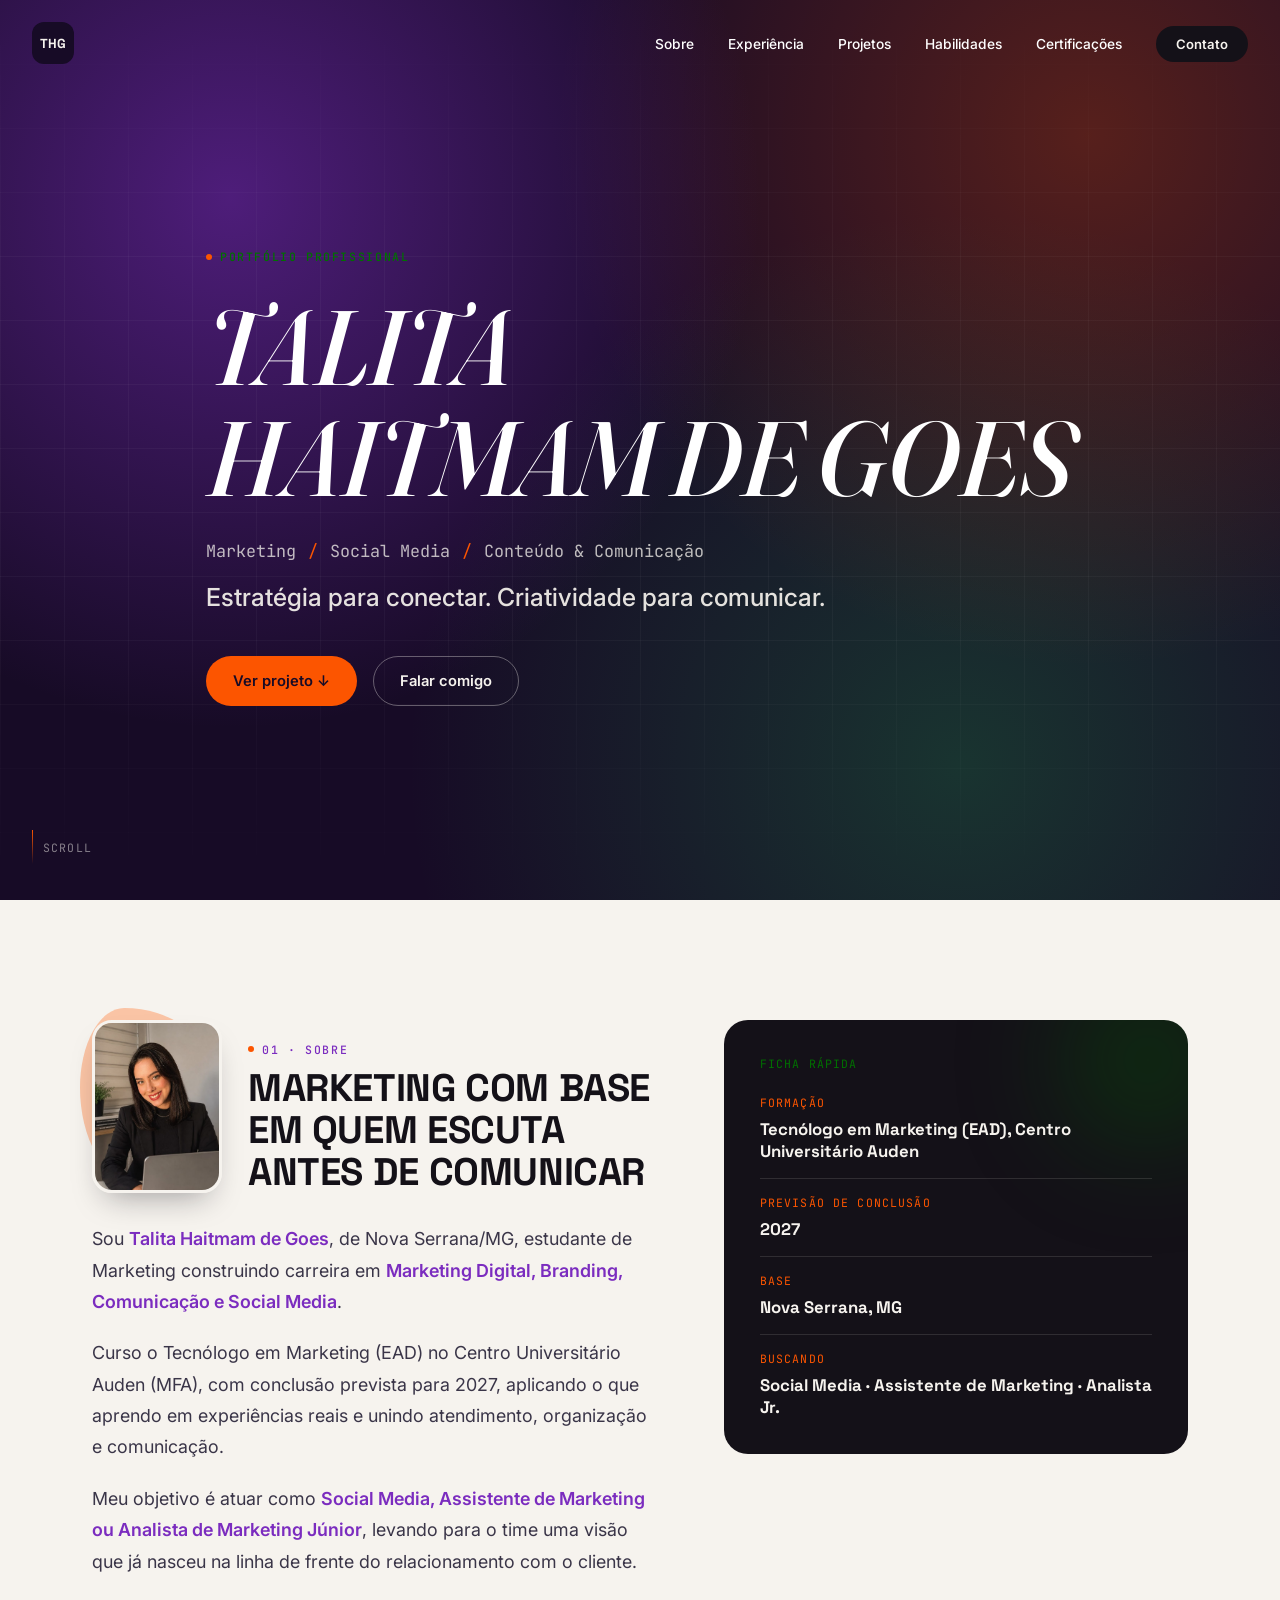
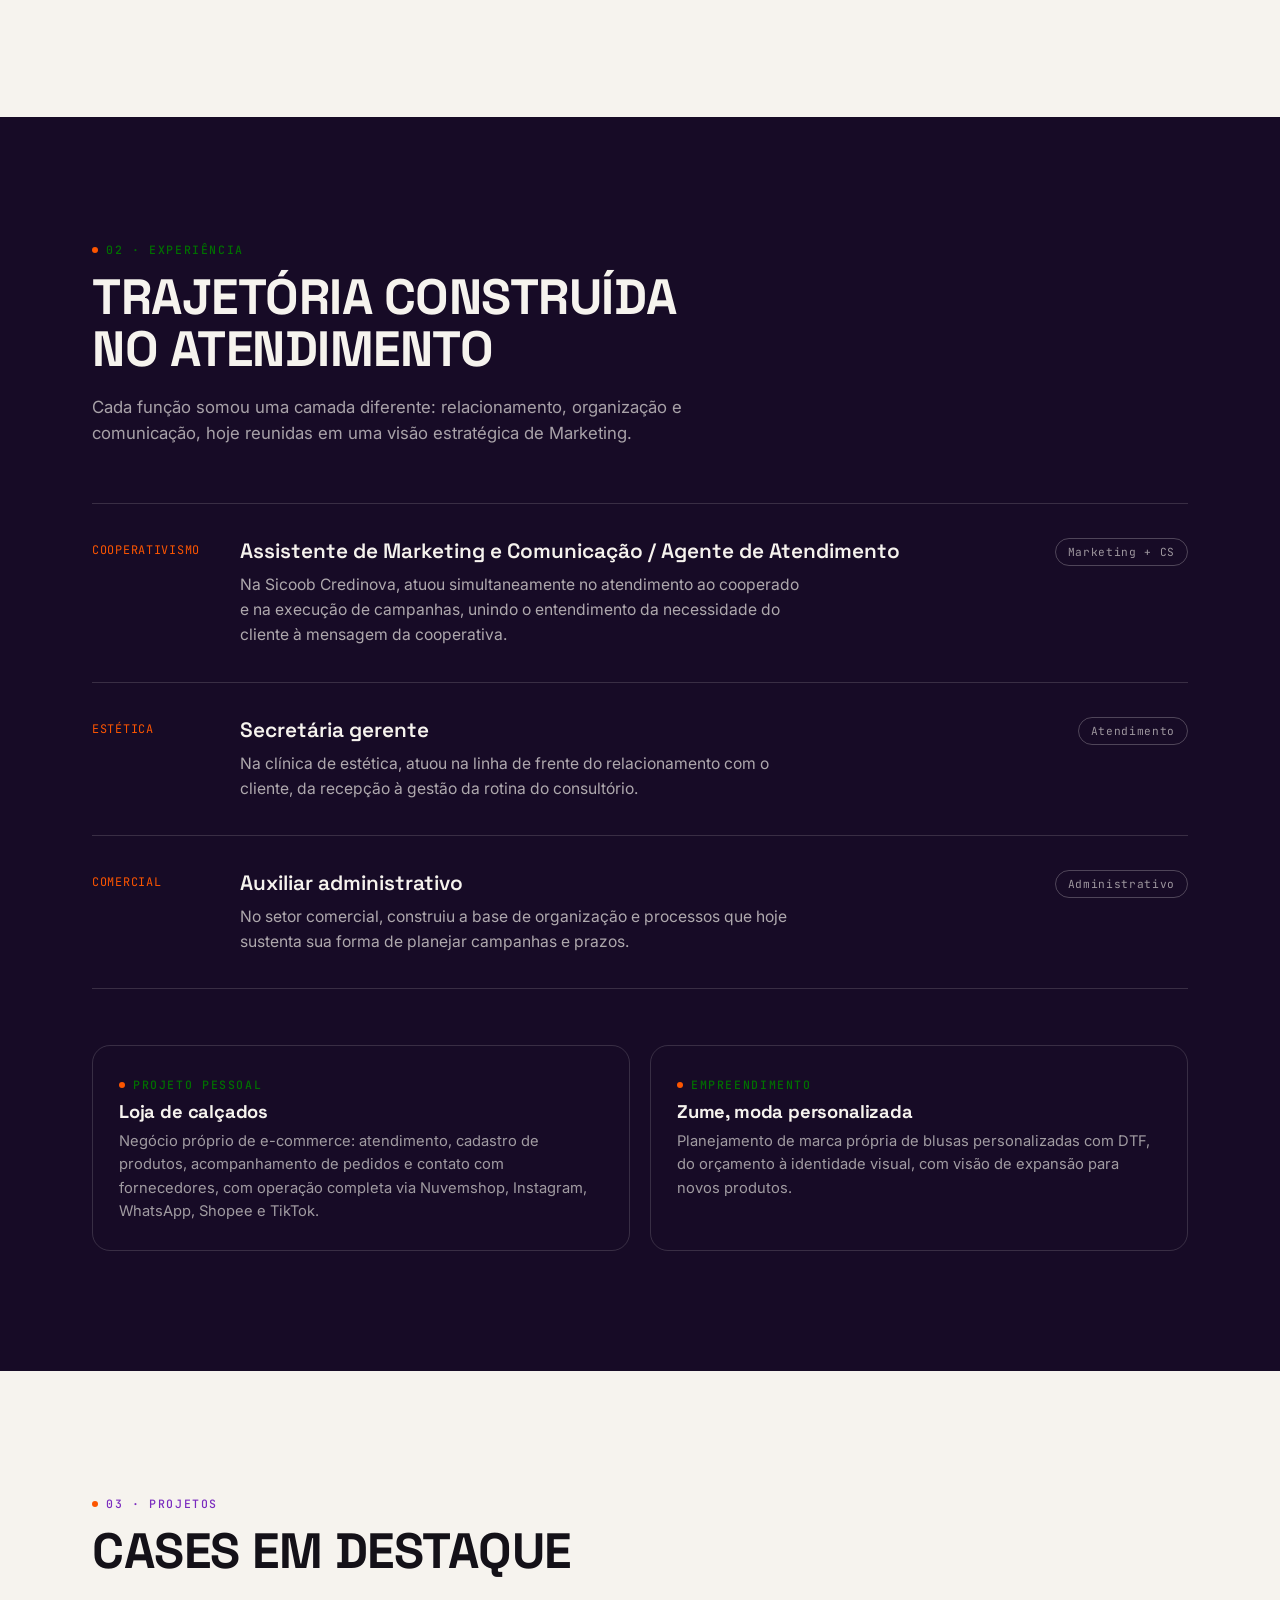
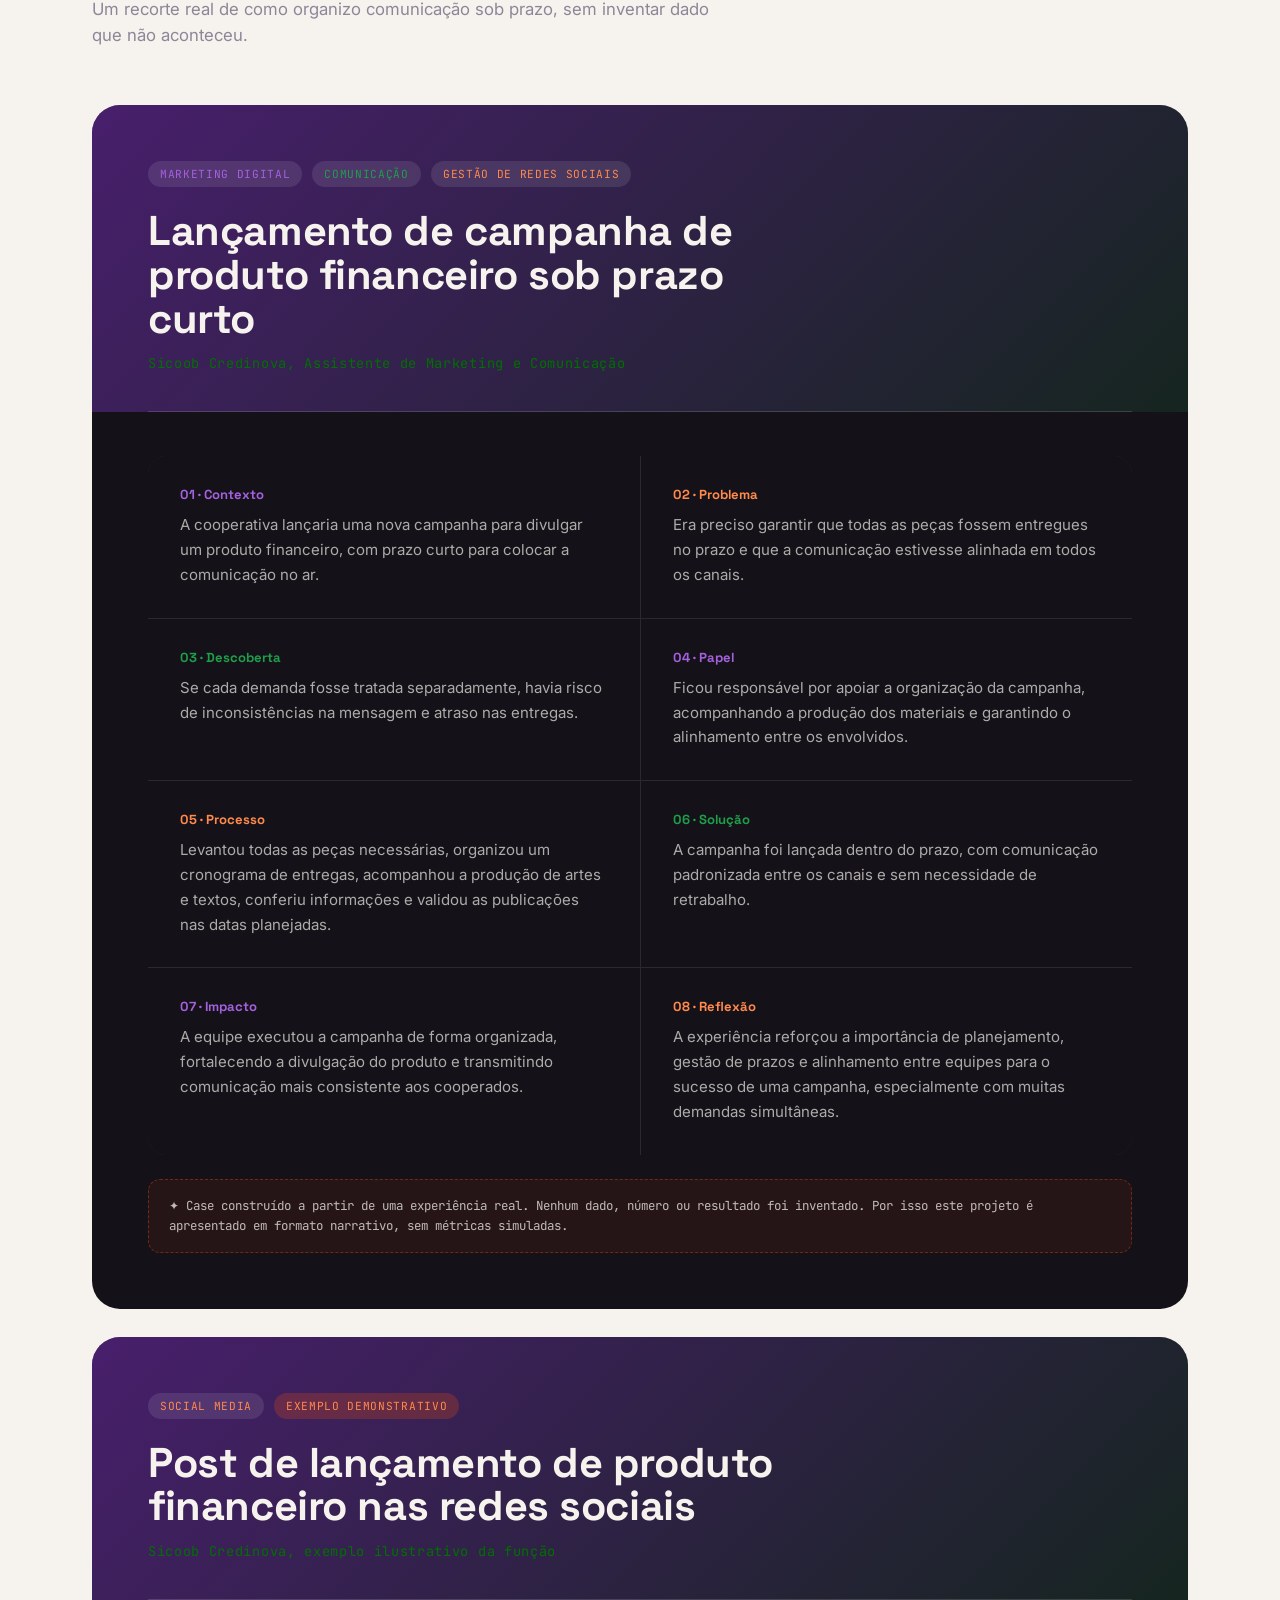
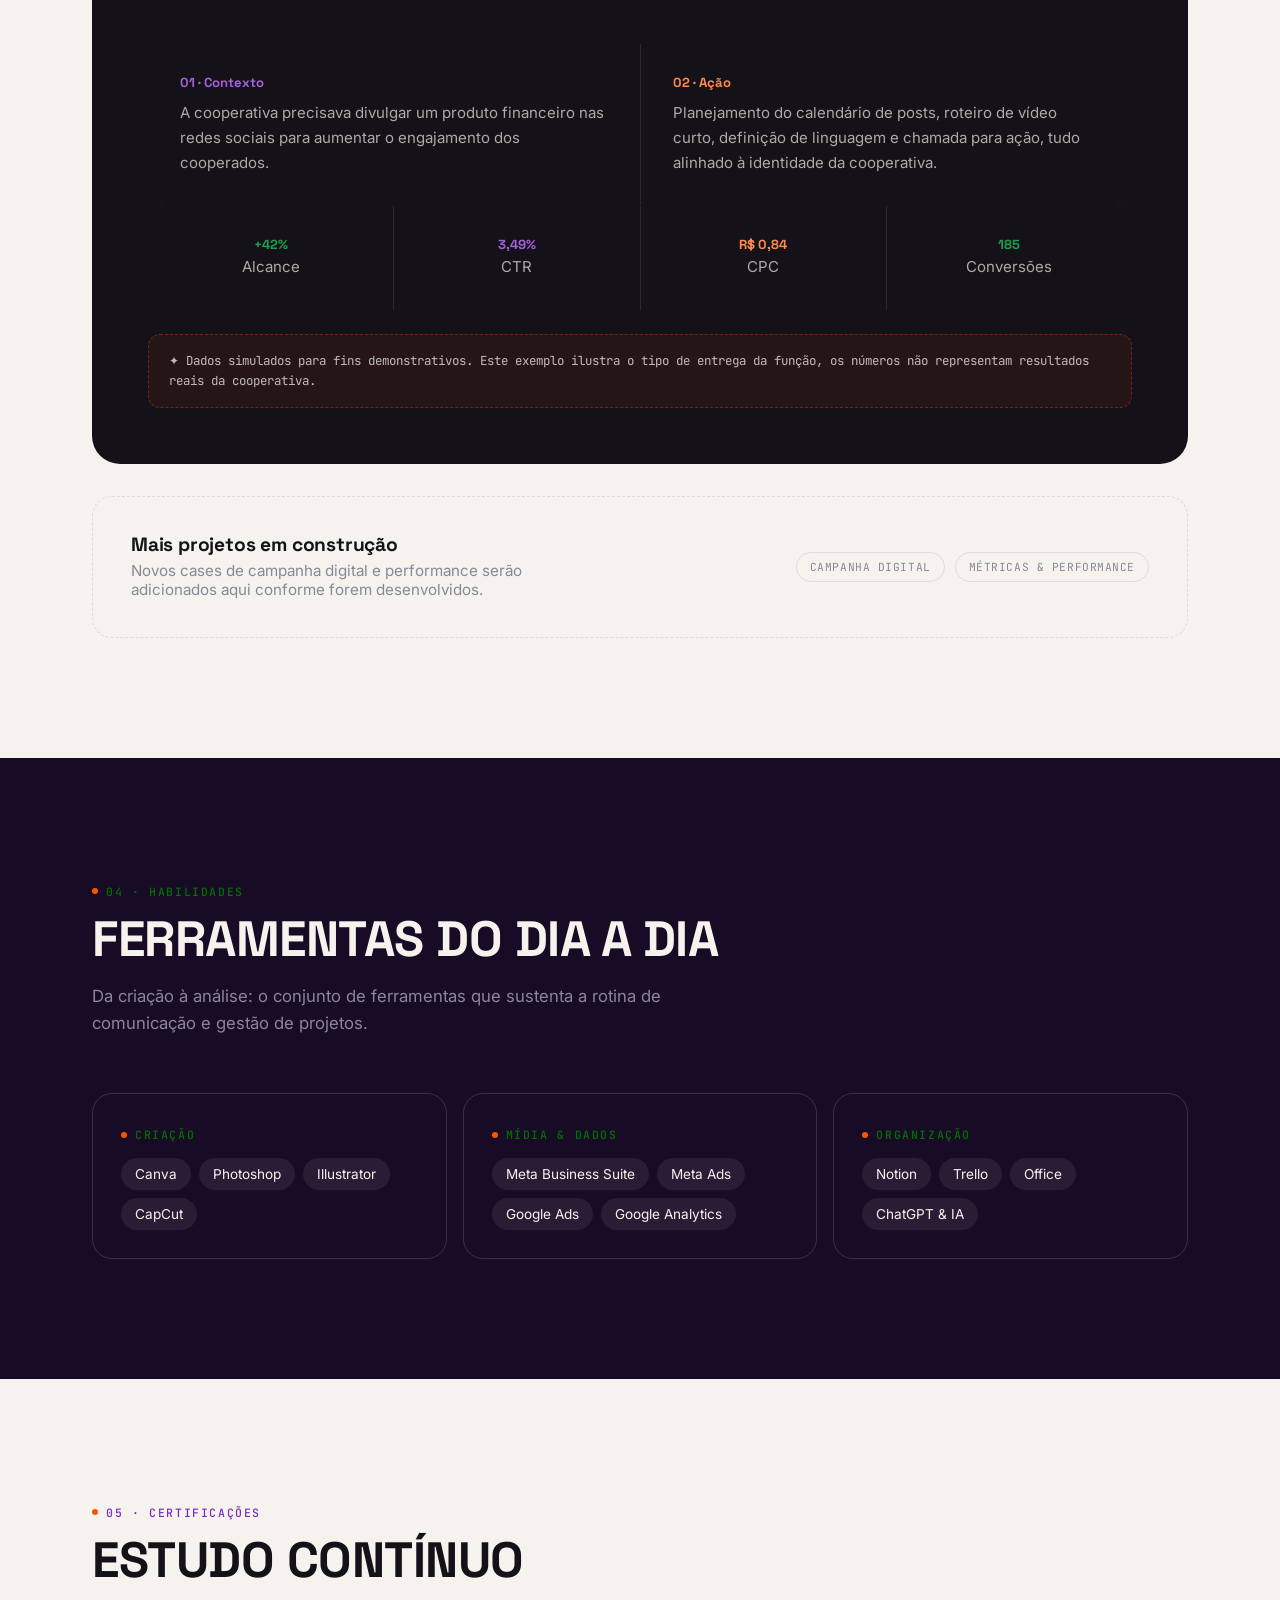
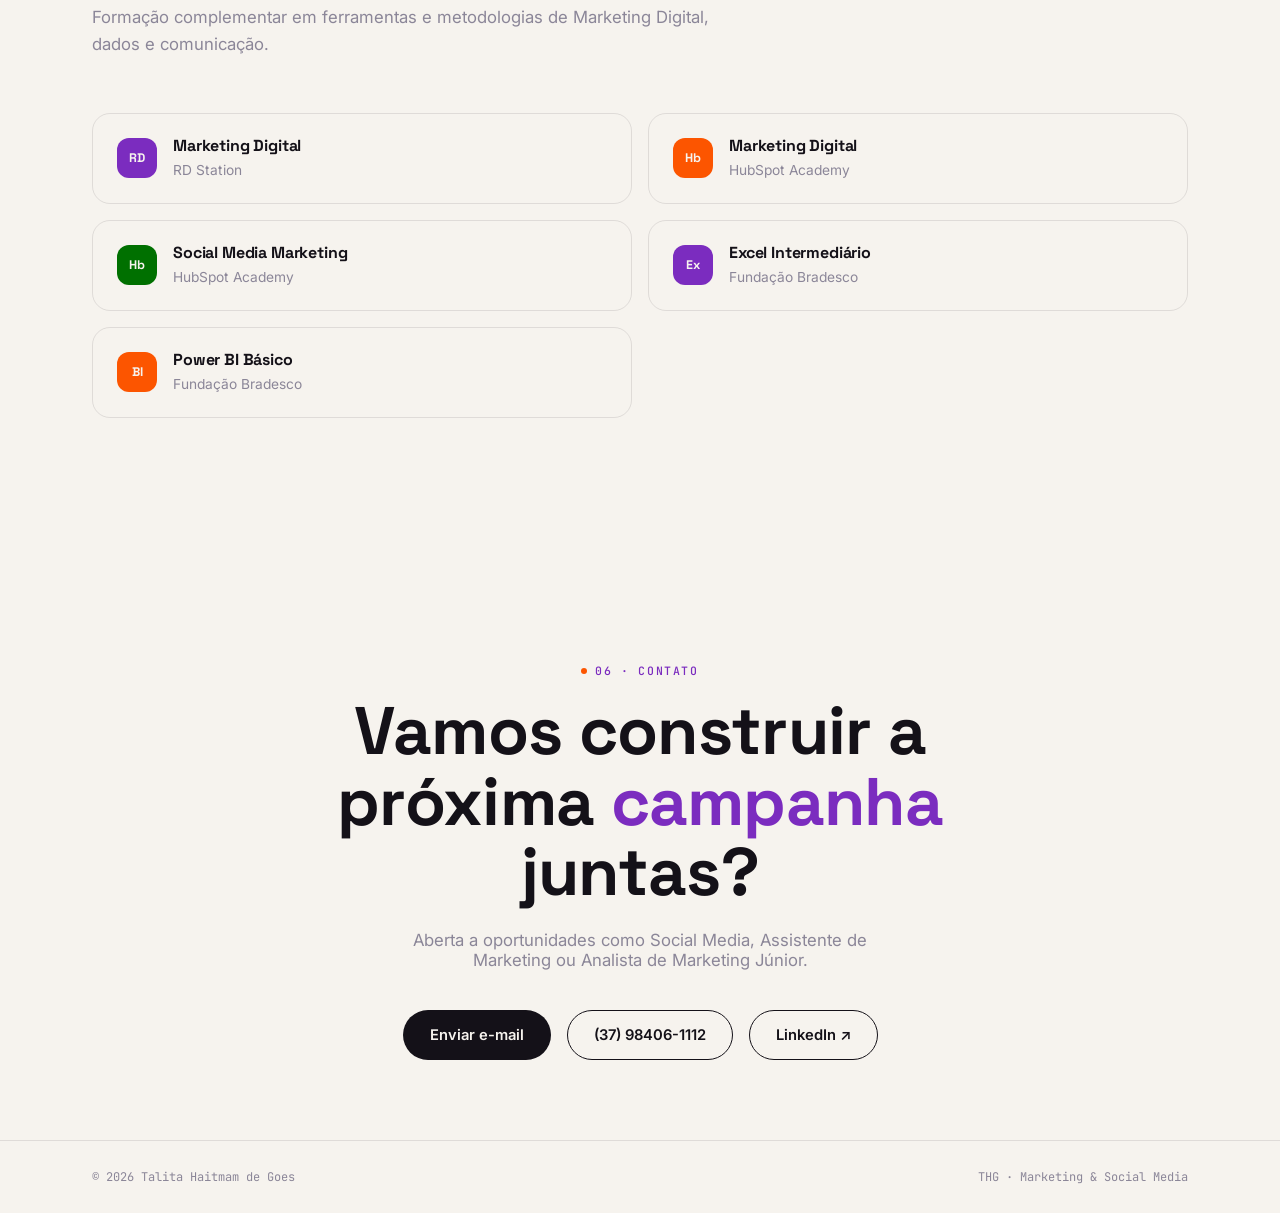
==== index.html @ 3eba9fa9 "Rename portfolio-talita-index.html.html to index.html" ====
<!DOCTYPE html>
<html lang="pt-BR">
<head>
<meta charset="UTF-8">
<meta name="viewport" content="width=device-width, initial-scale=1.0">
<title>Talita Haitmam de Goes | Marketing & Social Media</title>
<link rel="preconnect" href="https://fonts.googleapis.com">
<link rel="preconnect" href="https://fonts.gstatic.com" crossorigin>
<link href="https://fonts.googleapis.com/css2?family=Fraunces:ital,opsz,wght@0,9..144,500;0,9..144,600;0,9..144,700;1,9..144,500&family=Space+Grotesk:wght@400;500;600;700&family=Inter:wght@400;500;600;700&family=JetBrains+Mono:wght@400;500;600&display=swap" rel="stylesheet">
<style>
  :root{
    --purple: #7B2CBF;
    --purple-light: #A461DE;
    --purple-deep: #170B26;
    --orange: #FC5500;
    --orange-light: #FF8A4C;
    --green: #007000;
    --green-light: #1E9E4A;
    --off-white: #F6F3EE;
    --graphite: #141118;
    --gray: #8B8698;
    --line: rgba(20,17,24,0.10);
  }

  *{margin:0;padding:0;box-sizing:border-box;}

  html{scroll-behavior:smooth;}

  body{
    background:var(--off-white);
    color:var(--graphite);
    font-family:'Inter',sans-serif;
    overflow-x:hidden;
    -webkit-font-smoothing:antialiased;
  }

  ::selection{background:var(--orange);color:var(--off-white);}

  .eyebrow{
    font-family:'JetBrains Mono',monospace;
    font-size:.72rem;
    letter-spacing:.14em;
    text-transform:uppercase;
    color:var(--purple);
    font-weight:500;
    display:inline-flex;
    align-items:center;
    gap:8px;
  }
  .eyebrow::before{
    content:'';
    width:6px;height:6px;
    background:var(--orange);
    border-radius:50%;
    display:inline-block;
  }

  h1,h2,h3,h4{font-family:'Space Grotesk',sans-serif;font-weight:700;line-height:1.05;letter-spacing:-.01em;}
  .hero h1{font-family:'Fraunces',serif;font-style:normal;font-weight:700;font-variation-settings:'opsz' 144;letter-spacing:-.015em;}

  a{color:inherit;text-decoration:none;}

  img{max-width:100%;display:block;}

  .wrap{max-width:1160px;margin:0 auto;padding:0 32px;}

  /* ---------- FOCUS ---------- */
  a:focus-visible, button:focus-visible{
    outline:2px solid var(--purple);
    outline-offset:3px;
    border-radius:4px;
  }

  /* ---------- NAV ---------- */
  header{
    position:fixed;top:0;left:0;right:0;z-index:100;
    display:flex;align-items:center;justify-content:space-between;
    padding:22px 32px;
    mix-blend-mode:normal;
    transition:background .3s ease, box-shadow .3s ease, backdrop-filter .3s ease;
  }
  header.scrolled{
    background:rgba(23,11,38,0.86);
    backdrop-filter:blur(10px);
    box-shadow:0 1px 0 rgba(246,243,238,0.1);
  }
  .mono{
    width:42px;height:42px;border-radius:12px;
    background:var(--purple-deep);
    display:flex;align-items:center;justify-content:center;
    font-family:'Space Grotesk';font-weight:700;font-size:.82rem;
    color:var(--off-white);letter-spacing:.02em;
    position:relative;overflow:hidden;flex-shrink:0;
  }
  .mono::after{
    content:'';position:absolute;inset:0;
    background:conic-gradient(from 0deg, var(--purple), var(--orange), var(--green), var(--purple));
    opacity:0;transition:opacity .4s ease;
  }
  .mono:hover::after{opacity:.85;animation:spin 3s linear infinite;}
  .mono span{position:relative;z-index:1;}
  @keyframes spin{to{transform:rotate(360deg);}}

  nav ul{list-style:none;display:flex;gap:34px;}
  nav a{
    font-size:.86rem;font-weight:500;color:#FFFFFF;
    position:relative;padding-bottom:4px;
  }
  nav a::after{
    content:'';position:absolute;left:0;bottom:0;width:0;height:2px;
    background:var(--orange);transition:width .25s ease;
  }
  nav a:hover::after{width:100%;}
  .nav-cta{
    background:var(--graphite);color:var(--off-white)!important;
    padding:10px 20px;border-radius:100px;font-size:.82rem;font-weight:600;
    transition:background .25s ease, transform .25s ease;
  }
  .nav-cta:hover{background:var(--purple);transform:translateY(-2px);}
  .nav-toggle{display:none;background:none;border:none;cursor:pointer;padding:6px;}
  .nav-toggle span{display:block;width:22px;height:2px;background:#FFFFFF;margin:5px 0;transition:.3s;}

  /* ---------- HERO ---------- */
  .hero{
    min-height:100vh;
    display:flex;flex-direction:column;justify-content:center;
    position:relative;
    background:var(--purple-deep);
    color:var(--off-white);
    overflow:hidden;
    padding:140px 0 90px;
  }
  .hero-noise{
    position:absolute;inset:0;
    background-image:radial-gradient(circle at 18% 22%, rgba(123,44,191,0.55), transparent 42%),
                      radial-gradient(circle at 85% 15%, rgba(252,85,0,0.28), transparent 40%),
                      radial-gradient(circle at 75% 85%, rgba(30,158,74,0.28), transparent 45%);
    pointer-events:none;
  }
  .hero-grid{
    position:absolute;inset:0;
    background-image:linear-gradient(rgba(255,255,255,0.035) 1px, transparent 1px),
                      linear-gradient(90deg, rgba(255,255,255,0.035) 1px, transparent 1px);
    background-size:64px 64px;
    mask-image:linear-gradient(to bottom, transparent, black 30%, black 70%, transparent);
  }
  .hero .wrap{position:relative;z-index:2;}
  .hero-eyebrow{color:var(--green);margin-bottom:28px;}
  .hero-eyebrow::before{background:var(--orange);}
  .hero h1{
    font-size:clamp(3rem, 9vw, 6.6rem);
    text-transform:uppercase;
    color:#FFFFFF;
    font-style:italic;
    font-weight:500;
    letter-spacing:-.01em;
  }
  .hero h1 .line2{
    color:#FFFFFF;
    display:block;
  }
  .hero-role{
    font-family:'JetBrains Mono',monospace;
    font-size:clamp(.9rem,1.6vw,1.05rem);
    color:rgba(246,243,238,0.75);
    margin:26px 0 20px;
    display:flex;flex-wrap:wrap;gap:10px 0;
  }
  .hero-role .sep{color:var(--orange);margin:0 12px;}
  .hero-tagline{
    font-size:clamp(1.15rem,2.4vw,1.55rem);
    max-width:640px;
    color:rgba(246,243,238,0.92);
    margin-bottom:44px;
    font-weight:500;
  }
  .hero-actions{display:flex;gap:16px;flex-wrap:wrap;align-items:center;}
  .btn{
    display:inline-flex;align-items:center;gap:10px;
    padding:15px 26px;border-radius:100px;
    font-weight:600;font-size:.92rem;
    border:1.5px solid transparent;
    transition:transform .25s ease, box-shadow .25s ease, background .25s ease;
    cursor:pointer;
  }
  .btn-primary{background:var(--orange);color:var(--purple-deep);}
  .btn-primary:hover{transform:translateY(-3px);box-shadow:0 14px 30px -10px rgba(252,85,0,0.5);}
  .btn-ghost{border-color:rgba(246,243,238,0.35);color:var(--off-white);}
  .btn-ghost:hover{border-color:var(--off-white);transform:translateY(-3px);}

  .hero-scroll{
    position:absolute;bottom:36px;left:32px;z-index:2;
    display:flex;align-items:center;gap:10px;
    color:rgba(246,243,238,0.5);
    font-family:'JetBrains Mono';font-size:.72rem;letter-spacing:.1em;text-transform:uppercase;
  }
  .hero-scroll .bar{width:1px;height:34px;background:linear-gradient(var(--orange), transparent);animation:scrollbar 1.8s ease-in-out infinite;}
  @keyframes scrollbar{0%{transform:scaleY(0);transform-origin:top;}50%{transform:scaleY(1);transform-origin:top;}51%{transform-origin:bottom;}100%{transform:scaleY(0);transform-origin:bottom;}}

  /* ---------- SECTION SHELL ---------- */
  section{padding:120px 0;position:relative;}
  .section-head{margin-bottom:56px;max-width:640px;}
  .section-head h2{font-size:clamp(2rem,4.2vw,3.1rem);margin-top:14px;text-transform:uppercase;}
  .section-head p{margin-top:18px;color:var(--gray);font-size:1.05rem;line-height:1.6;}

  .reveal{opacity:0;transform:translateY(28px);transition:opacity .7s cubic-bezier(.2,.7,.3,1), transform .7s cubic-bezier(.2,.7,.3,1);}
  .reveal.in{opacity:1;transform:none;}

  /* ---------- SOBRE ---------- */
  #sobre{background:var(--off-white);}
  .sobre-grid{
    display:grid;grid-template-columns:1.1fr .9fr;gap:64px;align-items:start;
  }
  .sobre-text p{font-size:1.12rem;line-height:1.75;color:#3A3548;margin-bottom:20px;}
  .sobre-text strong{color:var(--purple);font-weight:600;}
  .sobre-card{
    background:var(--graphite);color:var(--off-white);
    border-radius:24px;padding:36px;
    position:relative;overflow:hidden;
  }
  .sobre-card::before{
    content:'';position:absolute;top:-40px;right:-40px;width:160px;height:160px;
    background:var(--green);border-radius:50%;filter:blur(60px);opacity:.35;
  }
  .sobre-card .label{font-family:'JetBrains Mono';font-size:.72rem;letter-spacing:.1em;text-transform:uppercase;color:var(--green);margin-bottom:8px;display:block;}
  .sobre-card .fact{font-size:1.02rem;padding:16px 0;border-bottom:1px solid rgba(246,243,238,0.12);position:relative;z-index:1;}
  .sobre-card .fact:last-child{border-bottom:none;padding-bottom:0;}
  .sobre-card .fact b{display:block;font-family:'Space Grotesk';font-size:1.05rem;margin-top:3px;}

  .sobre-intro{
    display:flex;align-items:flex-end;gap:26px;margin-bottom:30px;
  }
  .sobre-photo-frame{
    position:relative;width:130px;flex-shrink:0;
  }
  .sobre-photo-shape{
    position:absolute;top:-12px;left:-12px;width:100%;height:100%;
    background:var(--orange-light);border-radius:34% 66% 58% 42% / 46% 38% 62% 54%;
    opacity:.45;z-index:0;
  }
  .sobre-photo{
    position:relative;z-index:1;
    width:100%;aspect-ratio:3/4;
    border-radius:20px;
    object-fit:cover;
    border:3px solid var(--off-white);
    box-shadow:0 16px 32px -14px rgba(20,17,24,0.4);
  }
  .sobre-intro-copy{flex:1;min-width:200px;}
  .sobre-intro-copy h2{
    margin-top:10px;font-size:clamp(1.6rem,3.3vw,2.4rem);
    text-transform:uppercase;line-height:1.1;
  }
  @media (max-width:640px){
    .sobre-intro{flex-direction:column;align-items:flex-start;}
    .sobre-photo-frame{width:104px;}
  }

  /* ---------- EXPERIÊNCIA ---------- */
  #experiencia{background:var(--purple-deep);color:var(--off-white);}
  #experiencia .section-head p{color:rgba(246,243,238,0.65);}
  #experiencia .eyebrow{color:var(--green);}
  #experiencia .eyebrow::before{background:var(--orange);}
  .timeline{border-top:1px solid rgba(246,243,238,0.15);}
  .tl-item{
    display:grid;grid-template-columns:120px 1fr auto;gap:28px;align-items:start;
    padding:34px 0;border-bottom:1px solid rgba(246,243,238,0.15);
  }
  .tl-tag{
    font-family:'JetBrains Mono';font-size:.74rem;letter-spacing:.06em;text-transform:uppercase;color:var(--orange);padding-top:4px;
  }
  .tl-role{font-family:'Space Grotesk';font-size:1.3rem;font-weight:600;margin-bottom:8px;}
  .tl-desc{color:rgba(246,243,238,0.68);font-size:.98rem;line-height:1.6;max-width:560px;}
  .tl-chip{
    align-self:start;justify-self:end;
    font-family:'JetBrains Mono';font-size:.7rem;letter-spacing:.06em;
    padding:6px 12px;border-radius:100px;border:1px solid rgba(246,243,238,0.25);color:rgba(246,243,238,0.6);
    white-space:nowrap;
  }
  .tl-item:hover{background:rgba(246,243,238,0.03);}

  .side-projects{margin-top:56px;display:grid;grid-template-columns:1fr 1fr;gap:20px;}
  .sp-card{
    border:1px solid rgba(246,243,238,0.15);border-radius:18px;padding:26px;
    transition:border-color .25s ease, transform .25s ease;
  }
  .sp-card:hover{border-color:var(--green);transform:translateY(-4px);}
  .sp-card .eyebrow{color:var(--green);margin-bottom:10px;}
  .sp-card h4{font-size:1.15rem;margin-bottom:8px;}
  .sp-card p{color:rgba(246,243,238,0.62);font-size:.92rem;line-height:1.6;}

  /* ---------- PROJETOS / CASE ---------- */
  #projetos{background:var(--off-white);}
  .case-card{
    border-radius:28px;
    background:var(--graphite);color:var(--off-white);
    overflow:hidden;
    position:relative;
  }
  .case-head{
    padding:56px 56px 40px;
    position:relative;
    background:linear-gradient(135deg, rgba(123,44,191,0.5), rgba(30,158,74,0.14));
  }
  .case-head::after{
    content:'';position:absolute;bottom:0;left:56px;right:56px;height:1px;background:rgba(246,243,238,0.15);
  }
  .case-tags{display:flex;gap:10px;flex-wrap:wrap;margin-bottom:22px;}
  .case-tag{
    font-family:'JetBrains Mono';font-size:.7rem;letter-spacing:.06em;text-transform:uppercase;
    padding:6px 12px;border-radius:100px;background:rgba(246,243,238,0.1);
  }
  .case-head h3{font-size:clamp(1.7rem,3.4vw,2.6rem);max-width:640px;text-transform:none;}
  .case-head .client{font-family:'JetBrains Mono';color:var(--green);margin-top:14px;font-size:.85rem;letter-spacing:.05em;}

  .case-body{padding:16px 56px 56px;}
  .case-blocks{display:grid;grid-template-columns:repeat(2,1fr);gap:1px;background:rgba(246,243,238,0.1);border-radius:18px;overflow:hidden;margin-top:28px;}
  .case-block{background:var(--graphite);padding:30px 32px;}
  .case-block .num{
    font-family:'Space Grotesk';font-weight:700;font-size:.82rem;color:var(--orange);
    display:block;margin-bottom:10px;
  }
  .case-block h4{font-size:1.05rem;margin-bottom:10px;text-transform:uppercase;letter-spacing:.02em;}
  .case-block p{color:rgba(246,243,238,0.68);font-size:.94rem;line-height:1.65;}
  .case-block.accent-purple .num{color:var(--purple-light);}
  .case-block.accent-green .num{color:var(--green-light);}
  .case-block.accent-orange .num{color:var(--orange-light);}
  .case-block.accent-demo{background:#1D1424;}

  .case-note{
    margin-top:24px;padding:16px 20px;border-radius:12px;
    background:rgba(252,85,0,0.08);border:1px dashed rgba(252,85,0,0.35);
    font-family:'JetBrains Mono';font-size:.78rem;color:rgba(246,243,238,0.75);line-height:1.6;
  }

  .more-soon{
    margin-top:32px;border:1.5px dashed var(--line);border-radius:20px;
    padding:38px;display:flex;align-items:center;justify-content:space-between;gap:24px;flex-wrap:wrap;
  }
  .more-soon h4{font-size:1.2rem;margin-bottom:6px;}
  .more-soon p{color:var(--gray);font-size:.95rem;max-width:420px;}
  .more-soon .tag-row{display:flex;gap:10px;flex-wrap:wrap;}
  .ghost-tag{font-family:'JetBrains Mono';font-size:.7rem;letter-spacing:.05em;text-transform:uppercase;padding:7px 13px;border-radius:100px;border:1px solid var(--line);color:var(--gray);}

  /* ---------- HABILIDADES ---------- */
  #habilidades{background:var(--purple-deep);color:var(--off-white);}
  #habilidades .eyebrow{color:var(--green);}
  #habilidades .eyebrow::before{background:var(--orange);}
  .skills-grid{display:grid;grid-template-columns:repeat(3,1fr);gap:16px;}
  .skill-group{border:1px solid rgba(246,243,238,0.15);border-radius:20px;padding:28px;}
  .skill-group .eyebrow{margin-bottom:16px;}
  .skill-tags{display:flex;flex-wrap:wrap;gap:8px;}
  .skill-tag{
    font-size:.85rem;padding:8px 14px;border-radius:100px;
    background:rgba(246,243,238,0.08);
    transition:background .2s ease, transform .2s ease;
  }
  .skill-tag:hover{background:var(--orange);color:var(--purple-deep);transform:translateY(-2px);}

  /* ---------- CERTIFICAÇÕES ---------- */
  #certificacoes{background:var(--off-white);}
  .cert-grid{display:grid;grid-template-columns:repeat(2,1fr);gap:16px;}
  .cert-card{
    display:flex;align-items:flex-start;gap:16px;
    border:1px solid var(--line);border-radius:18px;padding:24px;
    transition:border-color .25s ease, transform .25s ease;
  }
  .cert-card:hover{border-color:var(--purple);transform:translateY(-4px);}
  .cert-icon{
    flex-shrink:0;width:40px;height:40px;border-radius:12px;
    display:flex;align-items:center;justify-content:center;
    font-family:'Space Grotesk';font-weight:700;font-size:.78rem;color:var(--off-white);
  }
  .cert-card h4{font-size:1rem;margin-bottom:4px;text-transform:none;}
  .cert-card span{color:var(--gray);font-size:.86rem;}

  /* ---------- CONTATO ---------- */
  #contato{background:var(--off-white);text-align:center;padding-bottom:80px;}
  #contato .eyebrow{justify-content:center;}
  #contato h2{font-size:clamp(2.2rem,6vw,4.2rem);margin:18px auto 22px;max-width:760px;text-transform:none;}
  #contato h2 .hl{color:var(--purple);}
  #contato p.sub{color:var(--gray);max-width:480px;margin:0 auto 40px;font-size:1.05rem;}
  .contact-actions{display:flex;gap:16px;justify-content:center;flex-wrap:wrap;}
  .btn-dark{background:var(--graphite);color:var(--off-white);}
  .btn-dark:hover{background:var(--purple);transform:translateY(-3px);}
  .btn-outline{border-color:var(--graphite);color:var(--graphite);}
  .btn-outline:hover{border-color:var(--purple);color:var(--purple);transform:translateY(-3px);}

  footer{
    border-top:1px solid var(--line);
    padding:28px 0;
    display:flex;justify-content:space-between;align-items:center;flex-wrap:wrap;gap:12px;
  }
  footer .wrap{display:flex;justify-content:space-between;width:100%;flex-wrap:wrap;gap:12px;align-items:center;}
  footer span{font-family:'JetBrains Mono';font-size:.75rem;color:var(--gray);}

  /* ---------- RESPONSIVE ---------- */
  @media (max-width:860px){
    nav ul{position:fixed;top:0;right:0;height:100vh;width:min(78vw,320px);
      background:var(--purple-deep);flex-direction:column;justify-content:center;
      padding:40px;gap:26px;transform:translateX(100%);transition:transform .35s ease;z-index:99;}
    nav ul.open{transform:translateX(0);}
    nav ul a{color:var(--off-white);font-size:1.1rem;}
    .nav-cta{display:none;}
    .nav-toggle{display:block;}
    .sobre-grid{grid-template-columns:1fr;}
    .tl-item{grid-template-columns:1fr;gap:10px;}
    .tl-chip{justify-self:start;}
    .side-projects{grid-template-columns:1fr;}
    .case-head,.case-body{padding-left:26px;padding-right:26px;}
    .case-blocks{grid-template-columns:1fr;}
    .skills-grid{grid-template-columns:1fr;}
    .more-soon{flex-direction:column;align-items:flex-start;}
  }

  @media (prefers-reduced-motion: reduce){
    *{animation:none!important;transition:none!important;scroll-behavior:auto!important;}
    .reveal{opacity:1;transform:none;}
  }
</style>
</head>
<body>

<header id="site-header">
  <div class="mono"><span>THG</span></div>
  <nav>
    <ul id="nav-list">
      <li><a href="#sobre">Sobre</a></li>
      <li><a href="#experiencia">Experiência</a></li>
      <li><a href="#projetos">Projetos</a></li>
      <li><a href="#habilidades">Habilidades</a></li>
      <li><a href="#certificacoes">Certificações</a></li>
      <li><a href="#contato" class="nav-cta">Contato</a></li>
    </ul>
  </nav>
  <button class="nav-toggle" id="nav-toggle" aria-label="Abrir menu" aria-expanded="false">
    <span></span><span></span><span></span>
  </button>
</header>

<section class="hero">
  <div class="hero-noise"></div>
  <div class="hero-grid"></div>
  <div class="wrap">
    <span class="eyebrow hero-eyebrow">Portfólio profissional</span>
    <h1>TALITA<br><span class="line2">HAITMAM DE GOES</span></h1>
    <div class="hero-role">Marketing <span class="sep">/</span> Social Media <span class="sep">/</span> Conteúdo & Comunicação</div>
    <p class="hero-tagline">Estratégia para conectar. Criatividade para comunicar.</p>
    <div class="hero-actions">
      <a href="#projetos" class="btn btn-primary">Ver projeto ↓</a>
      <a href="#contato" class="btn btn-ghost">Falar comigo</a>
    </div>
  </div>
  <div class="hero-scroll"><span class="bar"></span> scroll</div>
</section>

<section id="sobre">
  <div class="wrap">
    <div class="sobre-grid">
      <div class="sobre-text reveal">
        <div class="sobre-intro">
          <div class="sobre-photo-frame">
            <div class="sobre-photo-shape"></div>
            <img class="sobre-photo" src="[data-uri]" alt="Foto de Talita Haitmam de Goes">
          </div>
          <div class="sobre-intro-copy">
            <span class="eyebrow">01 · Sobre</span>
            <h2>Marketing com base em quem escuta antes de comunicar</h2>
          </div>
        </div>
        <p>Sou <strong>Talita Haitmam de Goes</strong>, de Nova Serrana/MG, estudante de Marketing construindo carreira em <strong>Marketing Digital, Branding, Comunicação e Social Media</strong>.</p>
        <p>Curso o Tecnólogo em Marketing (EAD) no Centro Universitário Auden (MFA), com conclusão prevista para 2027, aplicando o que aprendo em experiências reais e unindo atendimento, organização e comunicação.</p>
        <p>Meu objetivo é atuar como <strong>Social Media, Assistente de Marketing ou Analista de Marketing Júnior</strong>, levando para o time uma visão que já nasceu na linha de frente do relacionamento com o cliente.</p>
      </div>
      <div class="sobre-card reveal">
        <span class="label">Ficha rápida</span>
        <div class="fact"><span class="label" style="color:var(--orange);">Formação</span><b>Tecnólogo em Marketing (EAD), Centro Universitário Auden</b></div>
        <div class="fact"><span class="label" style="color:var(--orange);">Previsão de conclusão</span><b>2027</b></div>
        <div class="fact"><span class="label" style="color:var(--orange);">Base</span><b>Nova Serrana, MG</b></div>
        <div class="fact"><span class="label" style="color:var(--orange);">Buscando</span><b>Social Media · Assistente de Marketing · Analista Jr.</b></div>
      </div>
    </div>
  </div>
</section>

<section id="experiencia">
  <div class="wrap">
    <div class="section-head reveal">
      <span class="eyebrow">02 · Experiência</span>
      <h2>Trajetória construída no atendimento</h2>
      <p>Cada função somou uma camada diferente: relacionamento, organização e comunicação, hoje reunidas em uma visão estratégica de Marketing.</p>
    </div>

    <div class="timeline reveal">
      <div class="tl-item">
        <span class="tl-tag">Cooperativismo</span>
        <div>
          <div class="tl-role">Assistente de Marketing e Comunicação / Agente de Atendimento</div>
          <div class="tl-desc">Na Sicoob Credinova, atuou simultaneamente no atendimento ao cooperado e na execução de campanhas, unindo o entendimento da necessidade do cliente à mensagem da cooperativa.</div>
        </div>
        <span class="tl-chip">Marketing + CS</span>
      </div>
      <div class="tl-item">
        <span class="tl-tag">Estética</span>
        <div>
          <div class="tl-role">Secretária gerente</div>
          <div class="tl-desc">Na clínica de estética, atuou na linha de frente do relacionamento com o cliente, da recepção à gestão da rotina do consultório.</div>
        </div>
        <span class="tl-chip">Atendimento</span>
      </div>
      <div class="tl-item">
        <span class="tl-tag">Comercial</span>
        <div>
          <div class="tl-role">Auxiliar administrativo</div>
          <div class="tl-desc">No setor comercial, construiu a base de organização e processos que hoje sustenta sua forma de planejar campanhas e prazos.</div>
        </div>
        <span class="tl-chip">Administrativo</span>
      </div>
    </div>

    <div class="side-projects">
      <div class="sp-card reveal">
        <span class="eyebrow">Projeto pessoal</span>
        <h4>Loja de calçados</h4>
        <p>Negócio próprio de e-commerce: atendimento, cadastro de produtos, acompanhamento de pedidos e contato com fornecedores, com operação completa via Nuvemshop, Instagram, WhatsApp, Shopee e TikTok.</p>
      </div>
      <div class="sp-card reveal">
        <span class="eyebrow">Empreendimento</span>
        <h4>Zume, moda personalizada</h4>
        <p>Planejamento de marca própria de blusas personalizadas com DTF, do orçamento à identidade visual, com visão de expansão para novos produtos.</p>
      </div>
    </div>
  </div>
</section>

<section id="projetos">
  <div class="wrap">
    <div class="section-head reveal">
      <span class="eyebrow">03 · Projetos</span>
      <h2>Cases em destaque</h2>
      <p>Um recorte real de como organizo comunicação sob prazo, sem inventar dado que não aconteceu.</p>
    </div>

    <div class="case-card reveal">
      <div class="case-head">
        <div class="case-tags">
          <span class="case-tag" style="color:var(--purple-light);">Marketing Digital</span>
          <span class="case-tag" style="color:var(--green-light);">Comunicação</span>
          <span class="case-tag" style="color:var(--orange-light);">Gestão de Redes Sociais</span>
        </div>
        <h3>Lançamento de campanha de produto financeiro sob prazo curto</h3>
        <div class="client">Sicoob Credinova, Assistente de Marketing e Comunicação</div>
      </div>

      <div class="case-body">
        <div class="case-blocks">
          <div class="case-block accent-purple">
            <span class="num">01 · Contexto</span>
            <p>A cooperativa lançaria uma nova campanha para divulgar um produto financeiro, com prazo curto para colocar a comunicação no ar.</p>
          </div>
          <div class="case-block accent-orange">
            <span class="num">02 · Problema</span>
            <p>Era preciso garantir que todas as peças fossem entregues no prazo e que a comunicação estivesse alinhada em todos os canais.</p>
          </div>
          <div class="case-block accent-green">
            <span class="num">03 · Descoberta</span>
            <p>Se cada demanda fosse tratada separadamente, havia risco de inconsistências na mensagem e atraso nas entregas.</p>
          </div>
          <div class="case-block accent-purple">
            <span class="num">04 · Papel</span>
            <p>Ficou responsável por apoiar a organização da campanha, acompanhando a produção dos materiais e garantindo o alinhamento entre os envolvidos.</p>
          </div>
          <div class="case-block accent-orange">
            <span class="num">05 · Processo</span>
            <p>Levantou todas as peças necessárias, organizou um cronograma de entregas, acompanhou a produção de artes e textos, conferiu informações e validou as publicações nas datas planejadas.</p>
          </div>
          <div class="case-block accent-green">
            <span class="num">06 · Solução</span>
            <p>A campanha foi lançada dentro do prazo, com comunicação padronizada entre os canais e sem necessidade de retrabalho.</p>
          </div>
          <div class="case-block accent-purple">
            <span class="num">07 · Impacto</span>
            <p>A equipe executou a campanha de forma organizada, fortalecendo a divulgação do produto e transmitindo comunicação mais consistente aos cooperados.</p>
          </div>
          <div class="case-block accent-orange">
            <span class="num">08 · Reflexão</span>
            <p>A experiência reforçou a importância de planejamento, gestão de prazos e alinhamento entre equipes para o sucesso de uma campanha, especialmente com muitas demandas simultâneas.</p>
          </div>
        </div>

        <div class="case-note">✦ Case construído a partir de uma experiência real. Nenhum dado, número ou resultado foi inventado. Por isso este projeto é apresentado em formato narrativo, sem métricas simuladas.</div>
      </div>
    </div>

    <div class="case-card reveal" style="margin-top:28px;">
      <div class="case-head">
        <div class="case-tags">
          <span class="case-tag" style="color:var(--orange-light);">Social Media</span>
          <span class="case-tag" style="background:rgba(252,85,0,0.22);color:var(--orange-light);">Exemplo demonstrativo</span>
        </div>
        <h3>Post de lançamento de produto financeiro nas redes sociais</h3>
        <div class="client">Sicoob Credinova, exemplo ilustrativo da função</div>
      </div>

      <div class="case-body">
        <div class="case-blocks">
          <div class="case-block accent-purple">
            <span class="num">01 · Contexto</span>
            <p>A cooperativa precisava divulgar um produto financeiro nas redes sociais para aumentar o engajamento dos cooperados.</p>
          </div>
          <div class="case-block accent-orange">
            <span class="num">02 · Ação</span>
            <p>Planejamento do calendário de posts, roteiro de vídeo curto, definição de linguagem e chamada para ação, tudo alinhado à identidade da cooperativa.</p>
          </div>
        </div>
        <div class="case-blocks" style="margin-top:1px;grid-template-columns:repeat(4,1fr);">
          <div class="case-block accent-green" style="text-align:center;">
            <span class="num" style="margin-bottom:2px;">+42%</span>
            <p>Alcance</p>
          </div>
          <div class="case-block accent-purple" style="text-align:center;">
            <span class="num" style="margin-bottom:2px;">3,49%</span>
            <p>CTR</p>
          </div>
          <div class="case-block accent-orange" style="text-align:center;">
            <span class="num" style="margin-bottom:2px;">R$ 0,84</span>
            <p>CPC</p>
          </div>
          <div class="case-block accent-green" style="text-align:center;">
            <span class="num" style="margin-bottom:2px;">185</span>
            <p>Conversões</p>
          </div>
        </div>
        <div class="case-note">✦ Dados simulados para fins demonstrativos. Este exemplo ilustra o tipo de entrega da função, os números não representam resultados reais da cooperativa.</div>
      </div>
    </div>

    <div class="more-soon reveal">
      <div>
        <h4>Mais projetos em construção</h4>
        <p>Novos cases de campanha digital e performance serão adicionados aqui conforme forem desenvolvidos.</p>
      </div>
      <div class="tag-row">
        <span class="ghost-tag">Campanha digital</span>
        <span class="ghost-tag">Métricas & performance</span>
      </div>
    </div>
  </div>
</section>

<section id="habilidades">
  <div class="wrap">
    <div class="section-head reveal">
      <span class="eyebrow">04 · Habilidades</span>
      <h2>Ferramentas do dia a dia</h2>
      <p>Da criação à análise: o conjunto de ferramentas que sustenta a rotina de comunicação e gestão de projetos.</p>
    </div>
    <div class="skills-grid">
      <div class="skill-group reveal">
        <span class="eyebrow">Criação</span>
        <div class="skill-tags">
          <span class="skill-tag">Canva</span>
          <span class="skill-tag">Photoshop</span>
          <span class="skill-tag">Illustrator</span>
          <span class="skill-tag">CapCut</span>
        </div>
      </div>
      <div class="skill-group reveal">
        <span class="eyebrow">Mídia & Dados</span>
        <div class="skill-tags">
          <span class="skill-tag">Meta Business Suite</span>
          <span class="skill-tag">Meta Ads</span>
          <span class="skill-tag">Google Ads</span>
          <span class="skill-tag">Google Analytics</span>
        </div>
      </div>
      <div class="skill-group reveal">
        <span class="eyebrow">Organização</span>
        <div class="skill-tags">
          <span class="skill-tag">Notion</span>
          <span class="skill-tag">Trello</span>
          <span class="skill-tag">Office</span>
          <span class="skill-tag">ChatGPT & IA</span>
        </div>
      </div>
    </div>
  </div>
</section>

<section id="certificacoes">
  <div class="wrap">
    <div class="section-head reveal">
      <span class="eyebrow">05 · Certificações</span>
      <h2>Estudo contínuo</h2>
      <p>Formação complementar em ferramentas e metodologias de Marketing Digital, dados e comunicação.</p>
    </div>
    <div class="cert-grid">
      <div class="cert-card reveal">
        <div class="cert-icon" style="background:var(--purple);">RD</div>
        <div><h4>Marketing Digital</h4><span>RD Station</span></div>
      </div>
      <div class="cert-card reveal">
        <div class="cert-icon" style="background:var(--orange);">Hb</div>
        <div><h4>Marketing Digital</h4><span>HubSpot Academy</span></div>
      </div>
      <div class="cert-card reveal">
        <div class="cert-icon" style="background:var(--green);">Hb</div>
        <div><h4>Social Media Marketing</h4><span>HubSpot Academy</span></div>
      </div>
      <div class="cert-card reveal">
        <div class="cert-icon" style="background:var(--purple);">Ex</div>
        <div><h4>Excel Intermediário</h4><span>Fundação Bradesco</span></div>
      </div>
      <div class="cert-card reveal">
        <div class="cert-icon" style="background:var(--orange);">BI</div>
        <div><h4>Power BI Básico</h4><span>Fundação Bradesco</span></div>
      </div>
    </div>
  </div>
</section>

<section id="contato">
  <div class="wrap">
    <span class="eyebrow">06 · Contato</span>
    <h2>Vamos construir a próxima <span class="hl">campanha</span> juntas?</h2>
    <p class="sub">Aberta a oportunidades como Social Media, Assistente de Marketing ou Analista de Marketing Júnior.</p>
    <div class="contact-actions">
      <a href="mailto:talita-goes@hotmail.com" class="btn btn-dark">Enviar e-mail</a>
      <a href="https://wa.me/5537984061112" class="btn btn-outline">(37) 98406-1112</a>
      <a href="https://www.linkedin.com/in/talita-haitmam-de-goes-423313188" class="btn btn-outline">LinkedIn ↗</a>
    </div>
  </div>
</section>

<footer>
  <div class="wrap">
    <span>© 2026 Talita Haitmam de Goes</span>
    <span>THG · Marketing & Social Media</span>
  </div>
</footer>

<script>
  const header = document.getElementById('site-header');
  window.addEventListener('scroll', () => {
    header.classList.toggle('scrolled', window.scrollY > 40);
  });

  const toggle = document.getElementById('nav-toggle');
  const navList = document.getElementById('nav-list');
  toggle.addEventListener('click', () => {
    const open = navList.classList.toggle('open');
    toggle.setAttribute('aria-expanded', open);
  });
  navList.querySelectorAll('a').forEach(a => a.addEventListener('click', () => {
    navList.classList.remove('open');
    toggle.setAttribute('aria-expanded', 'false');
  }));

  const io = new IntersectionObserver((entries) => {
    entries.forEach(e => {
      if (e.isIntersecting) {
        e.target.classList.add('in');
        io.unobserve(e.target);
      }
    });
  }, { threshold: 0.15 });
  document.querySelectorAll('.reveal').forEach(el => io.observe(el));
</script>

</body>
</html>
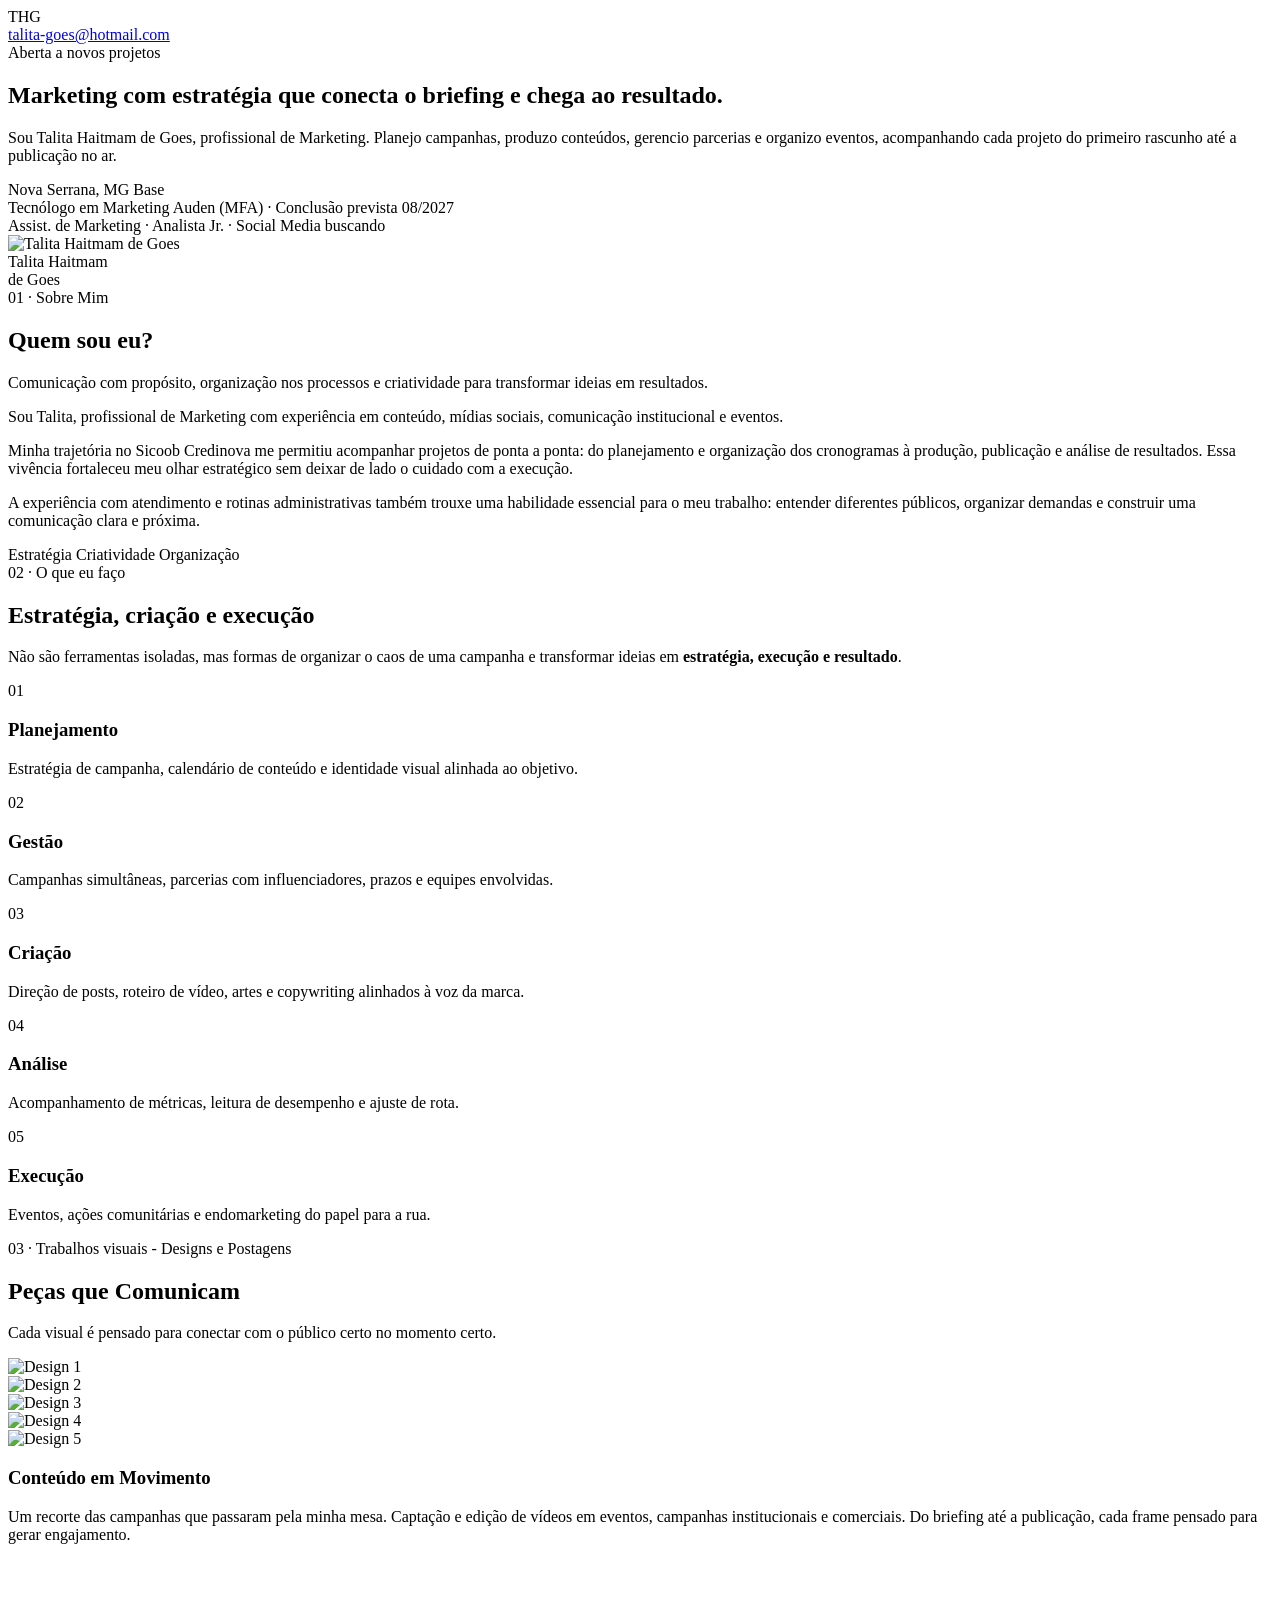
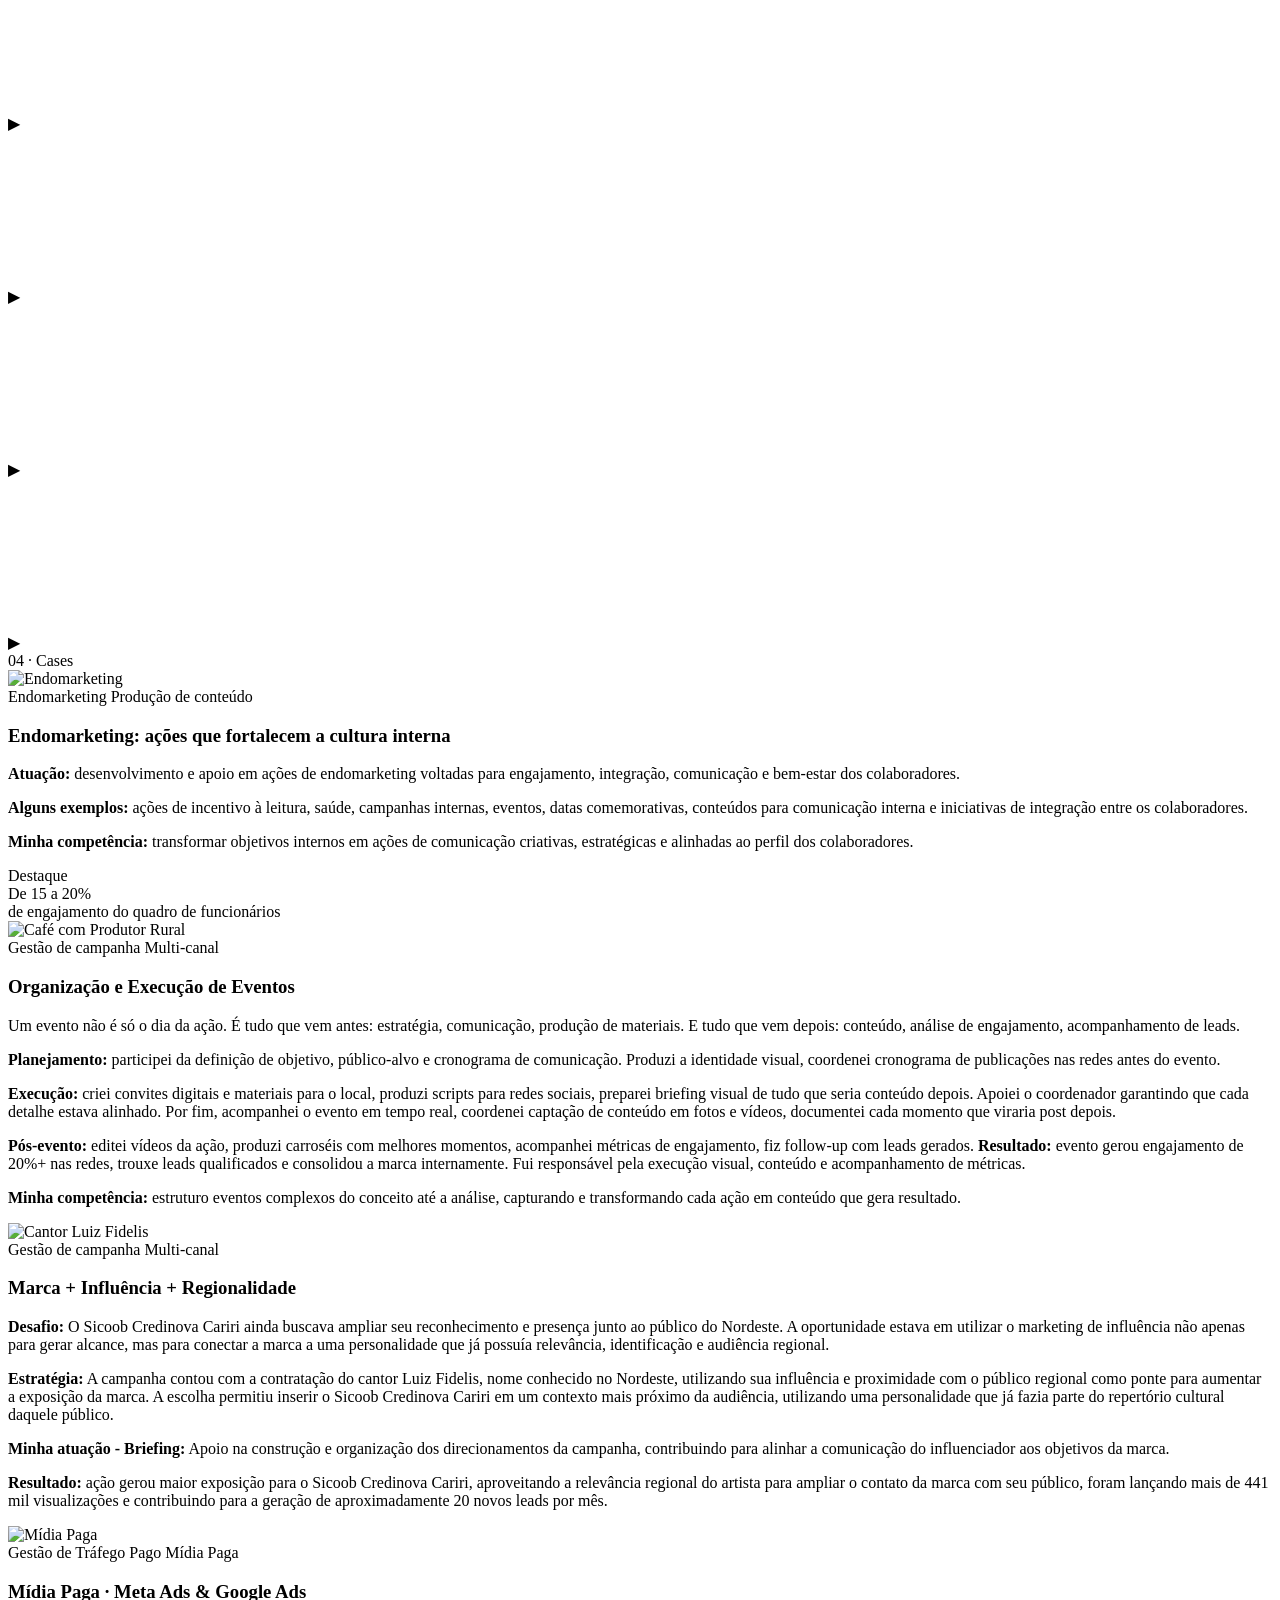
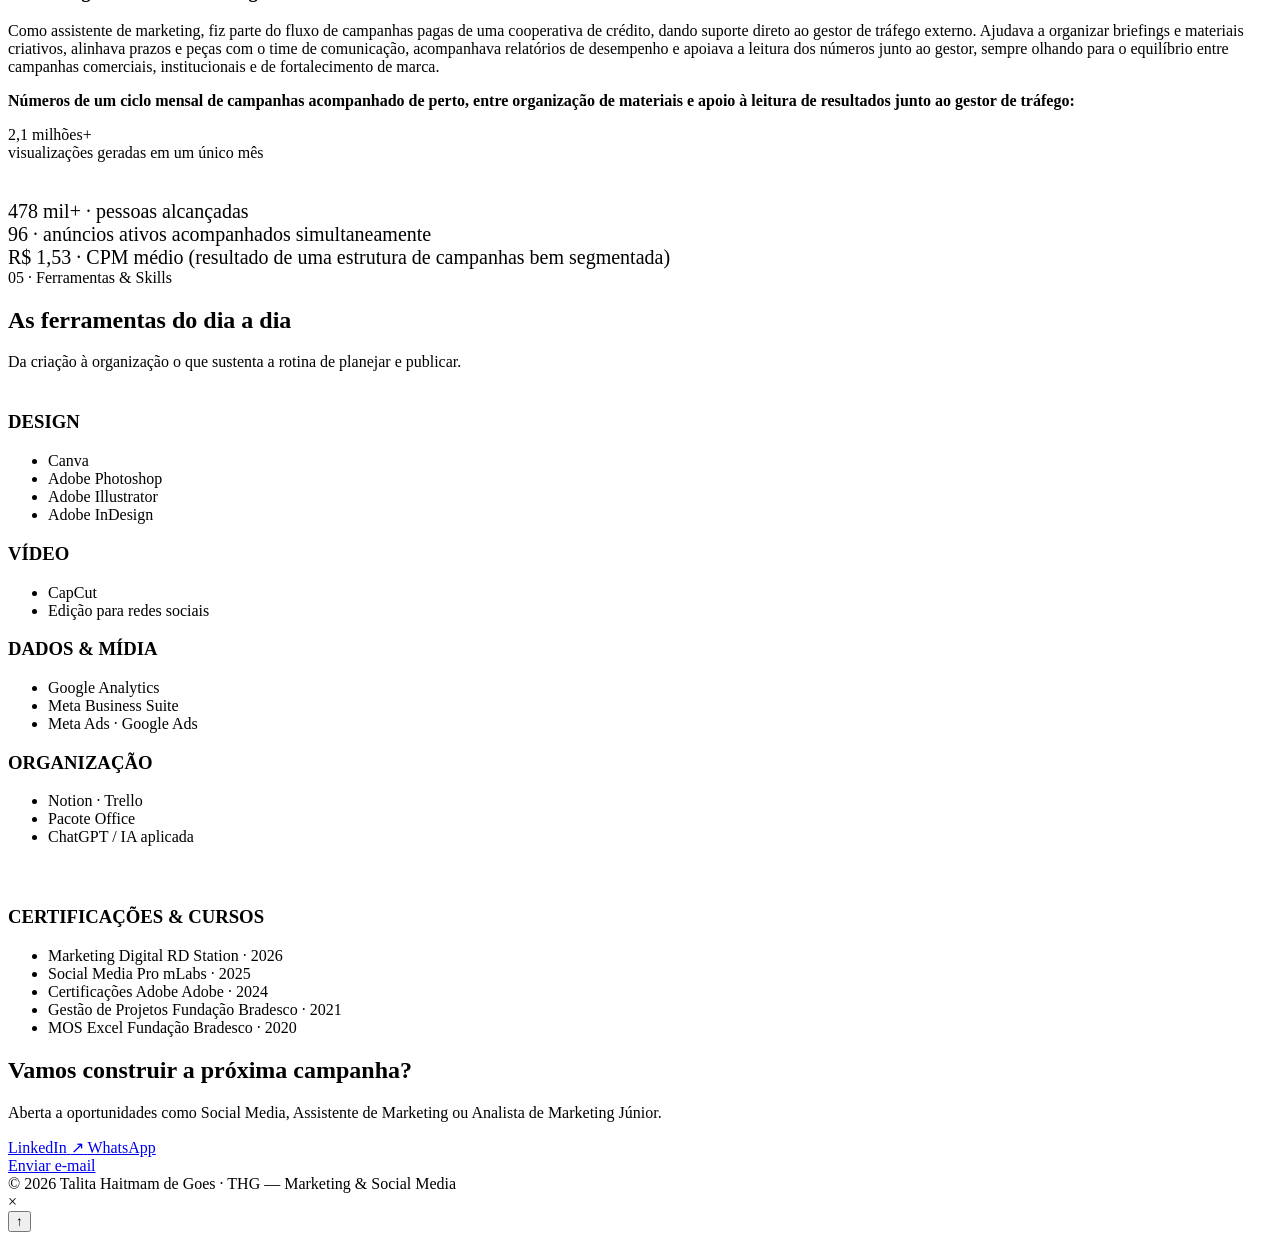
==== commit 5277a1ce: "Update index.html" ====
--- a/index.html
+++ b/index.html
@@ -1,771 +1,362 @@
 <!DOCTYPE html>
 <html lang="pt-BR">
 <head>
-<meta charset="UTF-8">
-<meta name="viewport" content="width=device-width, initial-scale=1.0">
-<title>Talita Haitmam de Goes | Marketing & Social Media</title>
-<link rel="preconnect" href="https://fonts.googleapis.com">
-<link rel="preconnect" href="https://fonts.gstatic.com" crossorigin>
-<link href="https://fonts.googleapis.com/css2?family=Fraunces:ital,opsz,wght@0,9..144,500;0,9..144,600;0,9..144,700;1,9..144,500&family=Space+Grotesk:wght@400;500;600;700&family=Inter:wght@400;500;600;700&family=JetBrains+Mono:wght@400;500;600&display=swap" rel="stylesheet">
-<style>
-  :root{
-    --purple: #7B2CBF;
-    --purple-light: #A461DE;
-    --purple-deep: #170B26;
-    --orange: #FC5500;
-    --orange-light: #FF8A4C;
-    --green: #007000;
-    --green-light: #1E9E4A;
-    --off-white: #F6F3EE;
-    --graphite: #141118;
-    --gray: #8B8698;
-    --line: rgba(20,17,24,0.10);
-  }
-
-  *{margin:0;padding:0;box-sizing:border-box;}
-
-  html{scroll-behavior:smooth;}
-
-  body{
-    background:var(--off-white);
-    color:var(--graphite);
-    font-family:'Inter',sans-serif;
-    overflow-x:hidden;
-    -webkit-font-smoothing:antialiased;
-  }
-
-  ::selection{background:var(--orange);color:var(--off-white);}
-
-  .eyebrow{
-    font-family:'JetBrains Mono',monospace;
-    font-size:.72rem;
-    letter-spacing:.14em;
-    text-transform:uppercase;
-    color:var(--purple);
-    font-weight:500;
-    display:inline-flex;
-    align-items:center;
-    gap:8px;
-  }
-  .eyebrow::before{
-    content:'';
-    width:6px;height:6px;
-    background:var(--orange);
-    border-radius:50%;
-    display:inline-block;
-  }
-
-  h1,h2,h3,h4{font-family:'Space Grotesk',sans-serif;font-weight:700;line-height:1.05;letter-spacing:-.01em;}
-  .hero h1{font-family:'Fraunces',serif;font-style:normal;font-weight:700;font-variation-settings:'opsz' 144;letter-spacing:-.015em;}
-
-  a{color:inherit;text-decoration:none;}
-
-  img{max-width:100%;display:block;}
-
-  .wrap{max-width:1160px;margin:0 auto;padding:0 32px;}
-
-  /* ---------- FOCUS ---------- */
-  a:focus-visible, button:focus-visible{
-    outline:2px solid var(--purple);
-    outline-offset:3px;
-    border-radius:4px;
-  }
-
-  /* ---------- NAV ---------- */
-  header{
-    position:fixed;top:0;left:0;right:0;z-index:100;
-    display:flex;align-items:center;justify-content:space-between;
-    padding:22px 32px;
-    mix-blend-mode:normal;
-    transition:background .3s ease, box-shadow .3s ease, backdrop-filter .3s ease;
-  }
-  header.scrolled{
-    background:rgba(23,11,38,0.86);
-    backdrop-filter:blur(10px);
-    box-shadow:0 1px 0 rgba(246,243,238,0.1);
-  }
-  .mono{
-    width:42px;height:42px;border-radius:12px;
-    background:var(--purple-deep);
-    display:flex;align-items:center;justify-content:center;
-    font-family:'Space Grotesk';font-weight:700;font-size:.82rem;
-    color:var(--off-white);letter-spacing:.02em;
-    position:relative;overflow:hidden;flex-shrink:0;
-  }
-  .mono::after{
-    content:'';position:absolute;inset:0;
-    background:conic-gradient(from 0deg, var(--purple), var(--orange), var(--green), var(--purple));
-    opacity:0;transition:opacity .4s ease;
-  }
-  .mono:hover::after{opacity:.85;animation:spin 3s linear infinite;}
-  .mono span{position:relative;z-index:1;}
-  @keyframes spin{to{transform:rotate(360deg);}}
-
-  nav ul{list-style:none;display:flex;gap:34px;}
-  nav a{
-    font-size:.86rem;font-weight:500;color:#FFFFFF;
-    position:relative;padding-bottom:4px;
-  }
-  nav a::after{
-    content:'';position:absolute;left:0;bottom:0;width:0;height:2px;
-    background:var(--orange);transition:width .25s ease;
-  }
-  nav a:hover::after{width:100%;}
-  .nav-cta{
-    background:var(--graphite);color:var(--off-white)!important;
-    padding:10px 20px;border-radius:100px;font-size:.82rem;font-weight:600;
-    transition:background .25s ease, transform .25s ease;
-  }
-  .nav-cta:hover{background:var(--purple);transform:translateY(-2px);}
-  .nav-toggle{display:none;background:none;border:none;cursor:pointer;padding:6px;}
-  .nav-toggle span{display:block;width:22px;height:2px;background:#FFFFFF;margin:5px 0;transition:.3s;}
-
-  /* ---------- HERO ---------- */
-  .hero{
-    min-height:100vh;
-    display:flex;flex-direction:column;justify-content:center;
-    position:relative;
-    background:var(--purple-deep);
-    color:var(--off-white);
-    overflow:hidden;
-    padding:140px 0 90px;
-  }
-  .hero-noise{
-    position:absolute;inset:0;
-    background-image:radial-gradient(circle at 18% 22%, rgba(123,44,191,0.55), transparent 42%),
-                      radial-gradient(circle at 85% 15%, rgba(252,85,0,0.28), transparent 40%),
-                      radial-gradient(circle at 75% 85%, rgba(30,158,74,0.28), transparent 45%);
-    pointer-events:none;
-  }
-  .hero-grid{
-    position:absolute;inset:0;
-    background-image:linear-gradient(rgba(255,255,255,0.035) 1px, transparent 1px),
-                      linear-gradient(90deg, rgba(255,255,255,0.035) 1px, transparent 1px);
-    background-size:64px 64px;
-    mask-image:linear-gradient(to bottom, transparent, black 30%, black 70%, transparent);
-  }
-  .hero .wrap{position:relative;z-index:2;}
-  .hero-eyebrow{color:var(--green);margin-bottom:28px;}
-  .hero-eyebrow::before{background:var(--orange);}
-  .hero h1{
-    font-size:clamp(3rem, 9vw, 6.6rem);
-    text-transform:uppercase;
-    color:#FFFFFF;
-    font-style:italic;
-    font-weight:500;
-    letter-spacing:-.01em;
-  }
-  .hero h1 .line2{
-    color:#FFFFFF;
-    display:block;
-  }
-  .hero-role{
-    font-family:'JetBrains Mono',monospace;
-    font-size:clamp(.9rem,1.6vw,1.05rem);
-    color:rgba(246,243,238,0.75);
-    margin:26px 0 20px;
-    display:flex;flex-wrap:wrap;gap:10px 0;
-  }
-  .hero-role .sep{color:var(--orange);margin:0 12px;}
-  .hero-tagline{
-    font-size:clamp(1.15rem,2.4vw,1.55rem);
-    max-width:640px;
-    color:rgba(246,243,238,0.92);
-    margin-bottom:44px;
-    font-weight:500;
-  }
-  .hero-actions{display:flex;gap:16px;flex-wrap:wrap;align-items:center;}
-  .btn{
-    display:inline-flex;align-items:center;gap:10px;
-    padding:15px 26px;border-radius:100px;
-    font-weight:600;font-size:.92rem;
-    border:1.5px solid transparent;
-    transition:transform .25s ease, box-shadow .25s ease, background .25s ease;
-    cursor:pointer;
-  }
-  .btn-primary{background:var(--orange);color:var(--purple-deep);}
-  .btn-primary:hover{transform:translateY(-3px);box-shadow:0 14px 30px -10px rgba(252,85,0,0.5);}
-  .btn-ghost{border-color:rgba(246,243,238,0.35);color:var(--off-white);}
-  .btn-ghost:hover{border-color:var(--off-white);transform:translateY(-3px);}
-
-  .hero-scroll{
-    position:absolute;bottom:36px;left:32px;z-index:2;
-    display:flex;align-items:center;gap:10px;
-    color:rgba(246,243,238,0.5);
-    font-family:'JetBrains Mono';font-size:.72rem;letter-spacing:.1em;text-transform:uppercase;
-  }
-  .hero-scroll .bar{width:1px;height:34px;background:linear-gradient(var(--orange), transparent);animation:scrollbar 1.8s ease-in-out infinite;}
-  @keyframes scrollbar{0%{transform:scaleY(0);transform-origin:top;}50%{transform:scaleY(1);transform-origin:top;}51%{transform-origin:bottom;}100%{transform:scaleY(0);transform-origin:bottom;}}
-
-  /* ---------- SECTION SHELL ---------- */
-  section{padding:120px 0;position:relative;}
-  .section-head{margin-bottom:56px;max-width:640px;}
-  .section-head h2{font-size:clamp(2rem,4.2vw,3.1rem);margin-top:14px;text-transform:uppercase;}
-  .section-head p{margin-top:18px;color:var(--gray);font-size:1.05rem;line-height:1.6;}
-
-  .reveal{opacity:0;transform:translateY(28px);transition:opacity .7s cubic-bezier(.2,.7,.3,1), transform .7s cubic-bezier(.2,.7,.3,1);}
-  .reveal.in{opacity:1;transform:none;}
-
-  /* ---------- SOBRE ---------- */
-  #sobre{background:var(--off-white);}
-  .sobre-grid{
-    display:grid;grid-template-columns:1.1fr .9fr;gap:64px;align-items:start;
-  }
-  .sobre-text p{font-size:1.12rem;line-height:1.75;color:#3A3548;margin-bottom:20px;}
-  .sobre-text strong{color:var(--purple);font-weight:600;}
-  .sobre-card{
-    background:var(--graphite);color:var(--off-white);
-    border-radius:24px;padding:36px;
-    position:relative;overflow:hidden;
-  }
-  .sobre-card::before{
-    content:'';position:absolute;top:-40px;right:-40px;width:160px;height:160px;
-    background:var(--green);border-radius:50%;filter:blur(60px);opacity:.35;
-  }
-  .sobre-card .label{font-family:'JetBrains Mono';font-size:.72rem;letter-spacing:.1em;text-transform:uppercase;color:var(--green);margin-bottom:8px;display:block;}
-  .sobre-card .fact{font-size:1.02rem;padding:16px 0;border-bottom:1px solid rgba(246,243,238,0.12);position:relative;z-index:1;}
-  .sobre-card .fact:last-child{border-bottom:none;padding-bottom:0;}
-  .sobre-card .fact b{display:block;font-family:'Space Grotesk';font-size:1.05rem;margin-top:3px;}
-
-  .sobre-intro{
-    display:flex;align-items:flex-end;gap:26px;margin-bottom:30px;
-  }
-  .sobre-photo-frame{
-    position:relative;width:130px;flex-shrink:0;
-  }
-  .sobre-photo-shape{
-    position:absolute;top:-12px;left:-12px;width:100%;height:100%;
-    background:var(--orange-light);border-radius:34% 66% 58% 42% / 46% 38% 62% 54%;
-    opacity:.45;z-index:0;
-  }
-  .sobre-photo{
-    position:relative;z-index:1;
-    width:100%;aspect-ratio:3/4;
-    border-radius:20px;
-    object-fit:cover;
-    border:3px solid var(--off-white);
-    box-shadow:0 16px 32px -14px rgba(20,17,24,0.4);
-  }
-  .sobre-intro-copy{flex:1;min-width:200px;}
-  .sobre-intro-copy h2{
-    margin-top:10px;font-size:clamp(1.6rem,3.3vw,2.4rem);
-    text-transform:uppercase;line-height:1.1;
-  }
-  @media (max-width:640px){
-    .sobre-intro{flex-direction:column;align-items:flex-start;}
-    .sobre-photo-frame{width:104px;}
-  }
-
-  /* ---------- EXPERIÊNCIA ---------- */
-  #experiencia{background:var(--purple-deep);color:var(--off-white);}
-  #experiencia .section-head p{color:rgba(246,243,238,0.65);}
-  #experiencia .eyebrow{color:var(--green);}
-  #experiencia .eyebrow::before{background:var(--orange);}
-  .timeline{border-top:1px solid rgba(246,243,238,0.15);}
-  .tl-item{
-    display:grid;grid-template-columns:120px 1fr auto;gap:28px;align-items:start;
-    padding:34px 0;border-bottom:1px solid rgba(246,243,238,0.15);
-  }
-  .tl-tag{
-    font-family:'JetBrains Mono';font-size:.74rem;letter-spacing:.06em;text-transform:uppercase;color:var(--orange);padding-top:4px;
-  }
-  .tl-role{font-family:'Space Grotesk';font-size:1.3rem;font-weight:600;margin-bottom:8px;}
-  .tl-desc{color:rgba(246,243,238,0.68);font-size:.98rem;line-height:1.6;max-width:560px;}
-  .tl-chip{
-    align-self:start;justify-self:end;
-    font-family:'JetBrains Mono';font-size:.7rem;letter-spacing:.06em;
-    padding:6px 12px;border-radius:100px;border:1px solid rgba(246,243,238,0.25);color:rgba(246,243,238,0.6);
-    white-space:nowrap;
-  }
-  .tl-item:hover{background:rgba(246,243,238,0.03);}
-
-  .side-projects{margin-top:56px;display:grid;grid-template-columns:1fr 1fr;gap:20px;}
-  .sp-card{
-    border:1px solid rgba(246,243,238,0.15);border-radius:18px;padding:26px;
-    transition:border-color .25s ease, transform .25s ease;
-  }
-  .sp-card:hover{border-color:var(--green);transform:translateY(-4px);}
-  .sp-card .eyebrow{color:var(--green);margin-bottom:10px;}
-  .sp-card h4{font-size:1.15rem;margin-bottom:8px;}
-  .sp-card p{color:rgba(246,243,238,0.62);font-size:.92rem;line-height:1.6;}
-
-  /* ---------- PROJETOS / CASE ---------- */
-  #projetos{background:var(--off-white);}
-  .case-card{
-    border-radius:28px;
-    background:var(--graphite);color:var(--off-white);
-    overflow:hidden;
-    position:relative;
-  }
-  .case-head{
-    padding:56px 56px 40px;
-    position:relative;
-    background:linear-gradient(135deg, rgba(123,44,191,0.5), rgba(30,158,74,0.14));
-  }
-  .case-head::after{
-    content:'';position:absolute;bottom:0;left:56px;right:56px;height:1px;background:rgba(246,243,238,0.15);
-  }
-  .case-tags{display:flex;gap:10px;flex-wrap:wrap;margin-bottom:22px;}
-  .case-tag{
-    font-family:'JetBrains Mono';font-size:.7rem;letter-spacing:.06em;text-transform:uppercase;
-    padding:6px 12px;border-radius:100px;background:rgba(246,243,238,0.1);
-  }
-  .case-head h3{font-size:clamp(1.7rem,3.4vw,2.6rem);max-width:640px;text-transform:none;}
-  .case-head .client{font-family:'JetBrains Mono';color:var(--green);margin-top:14px;font-size:.85rem;letter-spacing:.05em;}
-
-  .case-body{padding:16px 56px 56px;}
-  .case-blocks{display:grid;grid-template-columns:repeat(2,1fr);gap:1px;background:rgba(246,243,238,0.1);border-radius:18px;overflow:hidden;margin-top:28px;}
-  .case-block{background:var(--graphite);padding:30px 32px;}
-  .case-block .num{
-    font-family:'Space Grotesk';font-weight:700;font-size:.82rem;color:var(--orange);
-    display:block;margin-bottom:10px;
-  }
-  .case-block h4{font-size:1.05rem;margin-bottom:10px;text-transform:uppercase;letter-spacing:.02em;}
-  .case-block p{color:rgba(246,243,238,0.68);font-size:.94rem;line-height:1.65;}
-  .case-block.accent-purple .num{color:var(--purple-light);}
-  .case-block.accent-green .num{color:var(--green-light);}
-  .case-block.accent-orange .num{color:var(--orange-light);}
-  .case-block.accent-demo{background:#1D1424;}
-
-  .case-note{
-    margin-top:24px;padding:16px 20px;border-radius:12px;
-    background:rgba(252,85,0,0.08);border:1px dashed rgba(252,85,0,0.35);
-    font-family:'JetBrains Mono';font-size:.78rem;color:rgba(246,243,238,0.75);line-height:1.6;
-  }
-
-  .more-soon{
-    margin-top:32px;border:1.5px dashed var(--line);border-radius:20px;
-    padding:38px;display:flex;align-items:center;justify-content:space-between;gap:24px;flex-wrap:wrap;
-  }
-  .more-soon h4{font-size:1.2rem;margin-bottom:6px;}
-  .more-soon p{color:var(--gray);font-size:.95rem;max-width:420px;}
-  .more-soon .tag-row{display:flex;gap:10px;flex-wrap:wrap;}
-  .ghost-tag{font-family:'JetBrains Mono';font-size:.7rem;letter-spacing:.05em;text-transform:uppercase;padding:7px 13px;border-radius:100px;border:1px solid var(--line);color:var(--gray);}
-
-  /* ---------- HABILIDADES ---------- */
-  #habilidades{background:var(--purple-deep);color:var(--off-white);}
-  #habilidades .eyebrow{color:var(--green);}
-  #habilidades .eyebrow::before{background:var(--orange);}
-  .skills-grid{display:grid;grid-template-columns:repeat(3,1fr);gap:16px;}
-  .skill-group{border:1px solid rgba(246,243,238,0.15);border-radius:20px;padding:28px;}
-  .skill-group .eyebrow{margin-bottom:16px;}
-  .skill-tags{display:flex;flex-wrap:wrap;gap:8px;}
-  .skill-tag{
-    font-size:.85rem;padding:8px 14px;border-radius:100px;
-    background:rgba(246,243,238,0.08);
-    transition:background .2s ease, transform .2s ease;
-  }
-  .skill-tag:hover{background:var(--orange);color:var(--purple-deep);transform:translateY(-2px);}
-
-  /* ---------- CERTIFICAÇÕES ---------- */
-  #certificacoes{background:var(--off-white);}
-  .cert-grid{display:grid;grid-template-columns:repeat(2,1fr);gap:16px;}
-  .cert-card{
-    display:flex;align-items:flex-start;gap:16px;
-    border:1px solid var(--line);border-radius:18px;padding:24px;
-    transition:border-color .25s ease, transform .25s ease;
-  }
-  .cert-card:hover{border-color:var(--purple);transform:translateY(-4px);}
-  .cert-icon{
-    flex-shrink:0;width:40px;height:40px;border-radius:12px;
-    display:flex;align-items:center;justify-content:center;
-    font-family:'Space Grotesk';font-weight:700;font-size:.78rem;color:var(--off-white);
-  }
-  .cert-card h4{font-size:1rem;margin-bottom:4px;text-transform:none;}
-  .cert-card span{color:var(--gray);font-size:.86rem;}
-
-  /* ---------- CONTATO ---------- */
-  #contato{background:var(--off-white);text-align:center;padding-bottom:80px;}
-  #contato .eyebrow{justify-content:center;}
-  #contato h2{font-size:clamp(2.2rem,6vw,4.2rem);margin:18px auto 22px;max-width:760px;text-transform:none;}
-  #contato h2 .hl{color:var(--purple);}
-  #contato p.sub{color:var(--gray);max-width:480px;margin:0 auto 40px;font-size:1.05rem;}
-  .contact-actions{display:flex;gap:16px;justify-content:center;flex-wrap:wrap;}
-  .btn-dark{background:var(--graphite);color:var(--off-white);}
-  .btn-dark:hover{background:var(--purple);transform:translateY(-3px);}
-  .btn-outline{border-color:var(--graphite);color:var(--graphite);}
-  .btn-outline:hover{border-color:var(--purple);color:var(--purple);transform:translateY(-3px);}
-
-  footer{
-    border-top:1px solid var(--line);
-    padding:28px 0;
-    display:flex;justify-content:space-between;align-items:center;flex-wrap:wrap;gap:12px;
-  }
-  footer .wrap{display:flex;justify-content:space-between;width:100%;flex-wrap:wrap;gap:12px;align-items:center;}
-  footer span{font-family:'JetBrains Mono';font-size:.75rem;color:var(--gray);}
-
-  /* ---------- RESPONSIVE ---------- */
-  @media (max-width:860px){
-    nav ul{position:fixed;top:0;right:0;height:100vh;width:min(78vw,320px);
-      background:var(--purple-deep);flex-direction:column;justify-content:center;
-      padding:40px;gap:26px;transform:translateX(100%);transition:transform .35s ease;z-index:99;}
-    nav ul.open{transform:translateX(0);}
-    nav ul a{color:var(--off-white);font-size:1.1rem;}
-    .nav-cta{display:none;}
-    .nav-toggle{display:block;}
-    .sobre-grid{grid-template-columns:1fr;}
-    .tl-item{grid-template-columns:1fr;gap:10px;}
-    .tl-chip{justify-self:start;}
-    .side-projects{grid-template-columns:1fr;}
-    .case-head,.case-body{padding-left:26px;padding-right:26px;}
-    .case-blocks{grid-template-columns:1fr;}
-    .skills-grid{grid-template-columns:1fr;}
-    .more-soon{flex-direction:column;align-items:flex-start;}
-  }
-
-  @media (prefers-reduced-motion: reduce){
-    *{animation:none!important;transition:none!important;scroll-behavior:auto!important;}
-    .reveal{opacity:1;transform:none;}
-  }
-</style>
+    <meta charset="UTF-8">
+    <meta name="viewport" content="width=device-width, initial-scale=1.0">
+    <title>Talita Haitmam de Goes | Marketing & Social Media</title>
+    <link rel="stylesheet" href="./css/style.css">
+    <link rel="llms-txt" href="./llms.txt" type="text/plain">
 </head>
 <body>
-
-<header id="site-header">
-  <div class="mono"><span>THG</span></div>
-  <nav>
-    <ul id="nav-list">
-      <li><a href="#sobre">Sobre</a></li>
-      <li><a href="#experiencia">Experiência</a></li>
-      <li><a href="#projetos">Projetos</a></li>
-      <li><a href="#habilidades">Habilidades</a></li>
-      <li><a href="#certificacoes">Certificações</a></li>
-      <li><a href="#contato" class="nav-cta">Contato</a></li>
-    </ul>
-  </nav>
-  <button class="nav-toggle" id="nav-toggle" aria-label="Abrir menu" aria-expanded="false">
-    <span></span><span></span><span></span>
-  </button>
-</header>
-
-<section class="hero">
-  <div class="hero-noise"></div>
-  <div class="hero-grid"></div>
-  <div class="wrap">
-    <span class="eyebrow hero-eyebrow">Portfólio profissional</span>
-    <h1>TALITA<br><span class="line2">HAITMAM DE GOES</span></h1>
-    <div class="hero-role">Marketing <span class="sep">/</span> Social Media <span class="sep">/</span> Conteúdo & Comunicação</div>
-    <p class="hero-tagline">Estratégia para conectar. Criatividade para comunicar.</p>
-    <div class="hero-actions">
-      <a href="#projetos" class="btn btn-primary">Ver projeto ↓</a>
-      <a href="#contato" class="btn btn-ghost">Falar comigo</a>
+    <!-- SCROLL PROGRESS BAR -->
+    <div class="scroll-progress"></div>
+
+    <!-- HEADER -->
+    <header>
+        <div class="logo" onclick="window.scrollTo({top: 0, behavior: 'smooth'})">
+            <span>T</span><span>HG</span>
+        </div>
+        <a href="mailto:talita-goes@hotmail.com" class="email">talita-goes@hotmail.com</a>
+    </header>
+
+    <!-- SEÇÃO HERO -->
+    <section class="hero">
+        <div class="hero-content">
+            <div class="hero-badge">Aberta a novos projetos</div>
+            <h1 class="hero-title">Marketing com estratégia que <span class="highlight">conecta</span> o briefing e chega ao <span class="highlight">resultado</span>.</h1>
+            <p class="hero-description">Sou Talita Haitmam de Goes, profissional de Marketing. Planejo campanhas, produzo conteúdos, gerencio parcerias e organizo eventos, acompanhando cada projeto do primeiro rascunho até a publicação no ar.</p>
+            <div class="hero-info">
+                <div class="info-item">
+                    <span class="info-item-label">Nova Serrana, MG</span>
+                    <span class="info-item-value">Base</span>
+                </div>
+                <div class="info-item">
+                    <span class="info-item-label">Tecnólogo em Marketing</span>
+                    <span class="info-item-value">Auden (MFA) · Conclusão prevista 08/2027</span>
+                </div>
+                <div class="info-item">
+                    <span class="info-item-label">Assist. de Marketing · Analista Jr. · Social Media</span>
+                    <span class="info-item-value">buscando</span>
+                </div>
+            </div>
+        </div>
+
+        <div class="hero-image">
+            <div class="hero-image-bg"></div>
+            <img src="./fotos/perfil-talita.jfif" alt="Talita Haitmam de Goes" class="hero-image-photo" loading="lazy">
+            <div class="hero-name-badge">Talita Haitmam<br>de Goes</div>
+        </div>
+    </section>
+
+    <!-- SEÇÃO SOBRE MIM -->
+    <section class="section dark">
+        <div class="about-grid">
+            <div class="about-heading">
+                <div class="section-label">01 · Sobre Mim</div>
+                <h2 class="section-title">Quem sou eu?</h2>
+                <p class="about-summary">Comunicação com propósito, organização nos processos e criatividade para transformar ideias em resultados.</p>
+            </div>
+            <div class="about-content-box">
+                <p class="about-intro">Sou Talita, profissional de Marketing com experiência em conteúdo, mídias sociais, comunicação institucional e eventos.</p>
+
+                <p>Minha trajetória no Sicoob Credinova me permitiu acompanhar projetos de ponta a ponta: do planejamento e organização dos cronogramas à produção, publicação e análise de resultados. Essa vivência fortaleceu meu olhar estratégico sem deixar de lado o cuidado com a execução.</p>
+
+                <p>A experiência com atendimento e rotinas administrativas também trouxe uma habilidade essencial para o meu trabalho: entender diferentes públicos, organizar demandas e construir uma comunicação clara e próxima.</p>
+
+                <div class="about-highlights" aria-label="Principais competências">
+                    <span>Estratégia</span>
+                    <span>Criatividade</span>
+                    <span>Organização</span>
+                </div>
+            </div>
+        </div>
+    </section>
+
+    <!-- SEÇÃO SERVIÇOS -->
+    <section class="section services">
+        <div class="section-label" style="color: var(--color-primary-pink);">02 · O que eu faço</div>
+        <h2 class="section-title">Estratégia, criação e execução</h2>
+        
+        <div class="services-intro">
+            <p>Não são ferramentas isoladas, mas formas de organizar o caos de uma campanha e transformar ideias em <strong>estratégia, execução e resultado</strong>.</p>
+        </div>
+
+        <div class="services-grid">
+            <div class="service-card">
+                <div class="service-number">01</div>
+                <h3 class="service-title">Planejamento</h3>
+                <p class="service-description">Estratégia de campanha, calendário de conteúdo e identidade visual alinhada ao objetivo.</p>
+            </div>
+            <div class="service-card">
+                <div class="service-number">02</div>
+                <h3 class="service-title">Gestão</h3>
+                <p class="service-description">Campanhas simultâneas, parcerias com influenciadores, prazos e equipes envolvidas.</p>
+            </div>
+            <div class="service-card">
+                <div class="service-number">03</div>
+                <h3 class="service-title">Criação</h3>
+                <p class="service-description">Direção de posts, roteiro de vídeo, artes e copywriting alinhados à voz da marca.</p>
+            </div>
+            <div class="service-card">
+                <div class="service-number">04</div>
+                <h3 class="service-title">Análise</h3>
+                <p class="service-description">Acompanhamento de métricas, leitura de desempenho e ajuste de rota.</p>
+            </div>
+            <div class="service-card">
+                <div class="service-number">05</div>
+                <h3 class="service-title">Execução</h3>
+                <p class="service-description">Eventos, ações comunitárias e endomarketing do papel para a rua.</p>
+            </div>
+        </div>
+    </section>
+
+    <!-- SEÇÃO TRABALHOS VISUAIS - DESIGNS -->
+    <section class="section portfolio-section">
+        <div class="section-label">03 · Trabalhos visuais - Designs e Postagens</div>
+        <h2 class="portfolio-title">Peças que Comunicam</h2>
+        <p class="portfolio-subtitle">Cada visual é pensado para conectar com o público certo no momento certo.</p>
+        
+        <div class="gallery-designs">
+            <div class="gallery-item" onclick="openModal('./fotos/design-aniversario-agencia.jfif')">
+                <img src="./fotos/design-aniversario-agencia.jfif" alt="Design 1" loading="lazy">
+            </div>
+            <div class="gallery-item" onclick="openModal('./fotos/design-cafe-produtor-rural.jfif')">
+                <img src="./fotos/design-cafe-produtor-rural.jfif" alt="Design 2" loading="lazy">
+            </div>
+            <div class="gallery-item" onclick="openModal('./fotos/design-sipag-natal.jfif')">
+                <img src="./fotos/design-sipag-natal.jfif" alt="Design 3" loading="lazy">
+            </div>
+            <div class="gallery-item" onclick="openModal('./fotos/design-contacao-historias.jfif')">
+                <img src="./fotos/design-contacao-historias.jfif" alt="Design 4" loading="lazy">
+            </div>
+            <div class="gallery-item" onclick="openModal('./fotos/design-grupo-vocal.jfif')">
+                <img src="./fotos/design-grupo-vocal.jfif" alt="Design 5" loading="lazy">
+            </div>
+        </div>
+
+        <h3 class="video-section-title">Conteúdo em Movimento</h3>
+        <p class="video-subtitle">Um recorte das campanhas que passaram pela minha mesa. Captação e edição de vídeos em eventos, campanhas institucionais e comerciais. Do briefing até a publicação, cada frame pensado para gerar engajamento.</p>
+
+        <div class="gallery-videos">
+            <div class="gallery-video" onclick="openModal('./videos/comercial-sicoob-tag.mp4')">
+                <video preload="metadata" poster="./fotos/capas-videos/comercial-sicoob-tag.jpg">
+                    <source src="./videos/comercial-sicoob-tag.mp4" type="video/mp4">
+                </video>
+                <div class="play-icon">▶</div>
+            </div>
+            <div class="gallery-video" onclick="openModal('./videos/evento-institucional-coral.mp4')">
+                <video preload="metadata" poster="./fotos/capas-videos/evento-institucional-coral.jpg">
+                    <source src="./videos/evento-institucional-coral.mp4" type="video/mp4">
+                </video>
+                <div class="play-icon">▶</div>
+            </div>
+            <div class="gallery-video" onclick="openModal('./videos/evento-cafe-produtor-rural.mp4')">
+                <video preload="metadata" poster="./fotos/capas-videos/evento-cafe-produtor-rural.jpg">
+                    <source src="./videos/evento-cafe-produtor-rural.mp4" type="video/mp4">
+                </video>
+                <div class="play-icon">▶</div>
+            </div>
+            <div class="gallery-video" onclick="openModal('./videos/influencia-luiz-fidelis.mp4')">
+                <video preload="metadata" poster="./fotos/capas-videos/influencia-luiz-fidelis.jpg">
+                    <source src="./videos/influencia-luiz-fidelis.mp4" type="video/mp4">
+                </video>
+                <div class="play-icon">▶</div>
+            </div>
+        </div>
+    </section>
+
+    <!-- SEÇÃO CASES -->
+    <section class="section cases-section">
+        <div class="section-label" style="color: var(--color-primary-pink);">04 · Cases</div>
+
+        <!-- CASE 1 -->
+        <div class="case-item">
+            <div class="case-image">
+                <img src="./fotos/design-contacao-historias.jfif" alt="Endomarketing" loading="lazy">
+            </div>
+            <div class="case-content">
+                <div class="case-meta">
+                    <span class="case-meta-item">Endomarketing</span>
+                    <span class="case-meta-item">Produção de conteúdo</span>
+                </div>
+                <h3>Endomarketing: ações que fortalecem a cultura interna</h3>
+                
+                <p class="case-description"><strong>Atuação:</strong> desenvolvimento e apoio em ações de endomarketing voltadas para engajamento, integração, comunicação e bem-estar dos colaboradores.</p>
+                
+                <p class="case-description"><strong>Alguns exemplos:</strong> ações de incentivo à leitura, saúde, campanhas internas, eventos, datas comemorativas, conteúdos para comunicação interna e iniciativas de integração entre os colaboradores.</p>
+                
+                <p class="case-description"><strong>Minha competência:</strong> transformar objetivos internos em ações de comunicação criativas, estratégicas e alinhadas ao perfil dos colaboradores.</p>
+                
+                <div class="case-highlight">
+                    <div class="label">Destaque</div>
+                    De 15 a 20%<br>de engajamento do quadro de funcionários
+                </div>
+            </div>
+        </div>
+
+        <!-- CASE 2 -->
+        <div class="case-item">
+            <div class="case-image">
+                <img src="./fotos/design-cafe-produtor-rural.jfif" alt="Café com Produtor Rural" loading="lazy">
+            </div>
+            <div class="case-content">
+                <div class="case-meta">
+                    <span class="case-meta-item">Gestão de campanha</span>
+                    <span class="case-meta-item">Multi-canal</span>
+                </div>
+                <h3>Organização e Execução de Eventos</h3>
+                
+                <p class="case-description">Um evento não é só o dia da ação. É tudo que vem antes: estratégia, comunicação, produção de materiais. E tudo que vem depois: conteúdo, análise de engajamento, acompanhamento de leads.</p>
+                
+                <p class="case-description"><strong>Planejamento:</strong> participei da definição de objetivo, público-alvo e cronograma de comunicação. Produzi a identidade visual, coordenei cronograma de publicações nas redes antes do evento.</p>
+                
+                <p class="case-description"><strong>Execução:</strong> criei convites digitais e materiais para o local, produzi scripts para redes sociais, preparei briefing visual de tudo que seria conteúdo depois. Apoiei o coordenador garantindo que cada detalhe estava alinhado. Por fim, acompanhei o evento em tempo real, coordenei captação de conteúdo em fotos e vídeos, documentei cada momento que viraria post depois.</p>
+                
+                <p class="case-description"><strong>Pós-evento:</strong> editei vídeos da ação, produzi carroséis com melhores momentos, acompanhei métricas de engajamento, fiz follow-up com leads gerados. <strong>Resultado:</strong> evento gerou engajamento de 20%+ nas redes, trouxe leads qualificados e consolidou a marca internamente. Fui responsável pela execução visual, conteúdo e acompanhamento de métricas.</p>
+                
+                <p class="case-description"><strong>Minha competência:</strong> estruturo eventos complexos do conceito até a análise, capturando e transformando cada ação em conteúdo que gera resultado.</p>
+            </div>
+        </div>
+
+        <!-- CASE 3 - Luiz Fidelis -->
+        <div class="case-item">
+            <div class="case-image">
+                <img src="./fotos/design-aniversario-agencia.jfif" alt="Cantor Luiz Fidelis" loading="lazy">
+            </div>
+            <div class="case-content">
+                <div class="case-meta">
+                    <span class="case-meta-item">Gestão de campanha</span>
+                    <span class="case-meta-item">Multi-canal</span>
+                </div>
+                <h3>Marca + Influência + Regionalidade</h3>
+                
+                <p class="case-description"><strong>Desafio:</strong> O Sicoob Credinova Cariri ainda buscava ampliar seu reconhecimento e presença junto ao público do Nordeste. A oportunidade estava em utilizar o marketing de influência não apenas para gerar alcance, mas para conectar a marca a uma personalidade que já possuía relevância, identificação e audiência regional.</p>
+                
+                <p class="case-description"><strong>Estratégia:</strong> A campanha contou com a contratação do cantor Luiz Fidelis, nome conhecido no Nordeste, utilizando sua influência e proximidade com o público regional como ponte para aumentar a exposição da marca. A escolha permitiu inserir o Sicoob Credinova Cariri em um contexto mais próximo da audiência, utilizando uma personalidade que já fazia parte do repertório cultural daquele público.</p>
+                
+                <p class="case-description"><strong>Minha atuação - Briefing:</strong> Apoio na construção e organização dos direcionamentos da campanha, contribuindo para alinhar a comunicação do influenciador aos objetivos da marca.</p>
+                
+                <p class="case-description"><strong>Resultado:</strong> ação gerou maior exposição para o Sicoob Credinova Cariri, aproveitando a relevância regional do artista para ampliar o contato da marca com seu público, foram lançando mais de 441 mil visualizações e contribuindo para a geração de aproximadamente 20 novos leads por mês.</p>
+            </div>
+        </div>
+
+        <!-- CASE 4 - Mídia Paga -->
+        <div class="case-item">
+            <div class="case-image">
+                <img src="./fotos/resultado-midia-paga-dia-c.jfif" alt="Mídia Paga" loading="lazy">
+            </div>
+            <div class="case-content">
+                <div class="case-meta">
+                    <span class="case-meta-item">Gestão de Tráfego Pago</span>
+                    <span class="case-meta-item">Mídia Paga</span>
+                </div>
+                <h3>Mídia Paga · Meta Ads & Google Ads</h3>
+                
+                <p class="case-description">Como assistente de marketing, fiz parte do fluxo de campanhas pagas de uma cooperativa de crédito, dando suporte direto ao gestor de tráfego externo. Ajudava a organizar briefings e materiais criativos, alinhava prazos e peças com o time de comunicação, acompanhava relatórios de desempenho e apoiava a leitura dos números junto ao gestor, sempre olhando para o equilíbrio entre campanhas comerciais, institucionais e de fortalecimento de marca.</p>
+                
+                <p class="case-description"><strong>Números de um ciclo mensal de campanhas acompanhado de perto, entre organização de materiais e apoio à leitura de resultados junto ao gestor de tráfego:</strong></p>
+                
+                <div class="case-highlight">
+                    2,1 milhões+<br>visualizações geradas em um único mês<br><br>
+                    <span style="font-size: 20px; display: block; margin-top: 20px;">
+                        478 mil+ · pessoas alcançadas<br>
+                        96 · anúncios ativos acompanhados simultaneamente<br>
+                        R$ 1,53 · CPM médio (resultado de uma estrutura de campanhas bem segmentada)
+                    </span>
+                </div>
+            </div>
+        </div>
+    </section>
+
+    <!-- SEÇÃO FERRAMENTAS -->
+    <section class="section tools-section">
+        <div class="section-label" style="color: var(--color-primary-pink);">05 · Ferramentas & Skills</div>
+        <h2 class="section-title">As ferramentas do dia a dia</h2>
+        <p style="color: var(--color-text-light); font-size: 16px; margin-bottom: 40px;">Da criação à organização o que sustenta a rotina de planejar e publicar.</p>
+
+        <div class="tools-grid">
+            <div class="tool-category">
+                <h3 class="tool-category-title">DESIGN</h3>
+                <ul class="tool-list">
+                    <li>Canva</li>
+                    <li>Adobe Photoshop</li>
+                    <li>Adobe Illustrator</li>
+                    <li>Adobe InDesign</li>
+                </ul>
+            </div>
+            <div class="tool-category">
+                <h3 class="tool-category-title">VÍDEO</h3>
+                <ul class="tool-list">
+                    <li>CapCut</li>
+                    <li>Edição para redes sociais</li>
+                </ul>
+            </div>
+            <div class="tool-category">
+                <h3 class="tool-category-title">DADOS & MÍDIA</h3>
+                <ul class="tool-list">
+                    <li>Google Analytics</li>
+                    <li>Meta Business Suite</li>
+                    <li>Meta Ads · Google Ads</li>
+                </ul>
+            </div>
+            <div class="tool-category">
+                <h3 class="tool-category-title">ORGANIZAÇÃO</h3>
+                <ul class="tool-list">
+                    <li>Notion · Trello</li>
+                    <li>Pacote Office</li>
+                    <li>ChatGPT / IA aplicada</li>
+                </ul>
+            </div>
+        </div>
+
+        <div class="tools-grid" style="margin-top: 60px;">
+            <div class="tool-category">
+                <h3 class="tool-category-title">CERTIFICAÇÕES & CURSOS</h3>
+                <ul class="tool-list">
+                    <li>Marketing Digital <span class="certification">RD Station · 2026</span></li>
+                    <li>Social Media Pro <span class="certification">mLabs · 2025</span></li>
+                    <li>Certificações Adobe <span class="certification">Adobe · 2024</span></li>
+                    <li>Gestão de Projetos <span class="certification">Fundação Bradesco · 2021</span></li>
+                    <li>MOS Excel <span class="certification">Fundação Bradesco · 2020</span></li>
+                </ul>
+            </div>
+        </div>
+    </section>
+
+    <!-- SEÇÃO CONTATO -->
+    <section class="contact-section">
+        <h2 class="contact-title">Vamos construir a próxima campanha?</h2>
+        <p class="contact-status">Aberta a oportunidades como Social Media, Assistente de Marketing ou Analista de Marketing Júnior.</p>
+        
+        <div class="contact-links">
+            <a href="https://www.linkedin.com/in/talita-haitmam-de-goes-423313188/" target="_blank" rel="noopener noreferrer" class="contact-link">
+                <span>LinkedIn</span> <span>↗</span>
+            </a>
+            <a href="https://wa.me/5537984061112" target="_blank" rel="noopener noreferrer" class="contact-link whatsapp">
+                <span>WhatsApp</span>
+            </a>
+        </div>
+
+        <a href="mailto:talita-goes@hotmail.com" class="contact-email">Enviar e-mail</a>
+    </section>
+
+    <!-- FOOTER -->
+    <footer>
+        © 2026 Talita Haitmam de Goes · THG — Marketing & Social Media
+    </footer>
+
+    <!-- MODAL -->
+    <div id="modal" class="modal">
+        <div class="modal-content">
+            <span class="close-modal" onclick="closeModal()">&times;</span>
+            <img id="modal-img" alt="Visualização ampliada" style="display: none;">
+            <video id="modal-video" style="display: none;" controls></video>
+        </div>
     </div>
-  </div>
-  <div class="hero-scroll"><span class="bar"></span> scroll</div>
-</section>
-
-<section id="sobre">
-  <div class="wrap">
-    <div class="sobre-grid">
-      <div class="sobre-text reveal">
-        <div class="sobre-intro">
-          <div class="sobre-photo-frame">
-            <div class="sobre-photo-shape"></div>
-            <img class="sobre-photo" src="[data-uri]" alt="Foto de Talita Haitmam de Goes">
-          </div>
-          <div class="sobre-intro-copy">
-            <span class="eyebrow">01 · Sobre</span>
-            <h2>Marketing com base em quem escuta antes de comunicar</h2>
-          </div>
-        </div>
-        <p>Sou <strong>Talita Haitmam de Goes</strong>, de Nova Serrana/MG, estudante de Marketing construindo carreira em <strong>Marketing Digital, Branding, Comunicação e Social Media</strong>.</p>
-        <p>Curso o Tecnólogo em Marketing (EAD) no Centro Universitário Auden (MFA), com conclusão prevista para 2027, aplicando o que aprendo em experiências reais e unindo atendimento, organização e comunicação.</p>
-        <p>Meu objetivo é atuar como <strong>Social Media, Assistente de Marketing ou Analista de Marketing Júnior</strong>, levando para o time uma visão que já nasceu na linha de frente do relacionamento com o cliente.</p>
-      </div>
-      <div class="sobre-card reveal">
-        <span class="label">Ficha rápida</span>
-        <div class="fact"><span class="label" style="color:var(--orange);">Formação</span><b>Tecnólogo em Marketing (EAD), Centro Universitário Auden</b></div>
-        <div class="fact"><span class="label" style="color:var(--orange);">Previsão de conclusão</span><b>2027</b></div>
-        <div class="fact"><span class="label" style="color:var(--orange);">Base</span><b>Nova Serrana, MG</b></div>
-        <div class="fact"><span class="label" style="color:var(--orange);">Buscando</span><b>Social Media · Assistente de Marketing · Analista Jr.</b></div>
-      </div>
-    </div>
-  </div>
-</section>
-
-<section id="experiencia">
-  <div class="wrap">
-    <div class="section-head reveal">
-      <span class="eyebrow">02 · Experiência</span>
-      <h2>Trajetória construída no atendimento</h2>
-      <p>Cada função somou uma camada diferente: relacionamento, organização e comunicação, hoje reunidas em uma visão estratégica de Marketing.</p>
-    </div>
-
-    <div class="timeline reveal">
-      <div class="tl-item">
-        <span class="tl-tag">Cooperativismo</span>
-        <div>
-          <div class="tl-role">Assistente de Marketing e Comunicação / Agente de Atendimento</div>
-          <div class="tl-desc">Na Sicoob Credinova, atuou simultaneamente no atendimento ao cooperado e na execução de campanhas, unindo o entendimento da necessidade do cliente à mensagem da cooperativa.</div>
-        </div>
-        <span class="tl-chip">Marketing + CS</span>
-      </div>
-      <div class="tl-item">
-        <span class="tl-tag">Estética</span>
-        <div>
-          <div class="tl-role">Secretária gerente</div>
-          <div class="tl-desc">Na clínica de estética, atuou na linha de frente do relacionamento com o cliente, da recepção à gestão da rotina do consultório.</div>
-        </div>
-        <span class="tl-chip">Atendimento</span>
-      </div>
-      <div class="tl-item">
-        <span class="tl-tag">Comercial</span>
-        <div>
-          <div class="tl-role">Auxiliar administrativo</div>
-          <div class="tl-desc">No setor comercial, construiu a base de organização e processos que hoje sustenta sua forma de planejar campanhas e prazos.</div>
-        </div>
-        <span class="tl-chip">Administrativo</span>
-      </div>
-    </div>
-
-    <div class="side-projects">
-      <div class="sp-card reveal">
-        <span class="eyebrow">Projeto pessoal</span>
-        <h4>Loja de calçados</h4>
-        <p>Negócio próprio de e-commerce: atendimento, cadastro de produtos, acompanhamento de pedidos e contato com fornecedores, com operação completa via Nuvemshop, Instagram, WhatsApp, Shopee e TikTok.</p>
-      </div>
-      <div class="sp-card reveal">
-        <span class="eyebrow">Empreendimento</span>
-        <h4>Zume, moda personalizada</h4>
-        <p>Planejamento de marca própria de blusas personalizadas com DTF, do orçamento à identidade visual, com visão de expansão para novos produtos.</p>
-      </div>
-    </div>
-  </div>
-</section>
-
-<section id="projetos">
-  <div class="wrap">
-    <div class="section-head reveal">
-      <span class="eyebrow">03 · Projetos</span>
-      <h2>Cases em destaque</h2>
-      <p>Um recorte real de como organizo comunicação sob prazo, sem inventar dado que não aconteceu.</p>
-    </div>
-
-    <div class="case-card reveal">
-      <div class="case-head">
-        <div class="case-tags">
-          <span class="case-tag" style="color:var(--purple-light);">Marketing Digital</span>
-          <span class="case-tag" style="color:var(--green-light);">Comunicação</span>
-          <span class="case-tag" style="color:var(--orange-light);">Gestão de Redes Sociais</span>
-        </div>
-        <h3>Lançamento de campanha de produto financeiro sob prazo curto</h3>
-        <div class="client">Sicoob Credinova, Assistente de Marketing e Comunicação</div>
-      </div>
-
-      <div class="case-body">
-        <div class="case-blocks">
-          <div class="case-block accent-purple">
-            <span class="num">01 · Contexto</span>
-            <p>A cooperativa lançaria uma nova campanha para divulgar um produto financeiro, com prazo curto para colocar a comunicação no ar.</p>
-          </div>
-          <div class="case-block accent-orange">
-            <span class="num">02 · Problema</span>
-            <p>Era preciso garantir que todas as peças fossem entregues no prazo e que a comunicação estivesse alinhada em todos os canais.</p>
-          </div>
-          <div class="case-block accent-green">
-            <span class="num">03 · Descoberta</span>
-            <p>Se cada demanda fosse tratada separadamente, havia risco de inconsistências na mensagem e atraso nas entregas.</p>
-          </div>
-          <div class="case-block accent-purple">
-            <span class="num">04 · Papel</span>
-            <p>Ficou responsável por apoiar a organização da campanha, acompanhando a produção dos materiais e garantindo o alinhamento entre os envolvidos.</p>
-          </div>
-          <div class="case-block accent-orange">
-            <span class="num">05 · Processo</span>
-            <p>Levantou todas as peças necessárias, organizou um cronograma de entregas, acompanhou a produção de artes e textos, conferiu informações e validou as publicações nas datas planejadas.</p>
-          </div>
-          <div class="case-block accent-green">
-            <span class="num">06 · Solução</span>
-            <p>A campanha foi lançada dentro do prazo, com comunicação padronizada entre os canais e sem necessidade de retrabalho.</p>
-          </div>
-          <div class="case-block accent-purple">
-            <span class="num">07 · Impacto</span>
-            <p>A equipe executou a campanha de forma organizada, fortalecendo a divulgação do produto e transmitindo comunicação mais consistente aos cooperados.</p>
-          </div>
-          <div class="case-block accent-orange">
-            <span class="num">08 · Reflexão</span>
-            <p>A experiência reforçou a importância de planejamento, gestão de prazos e alinhamento entre equipes para o sucesso de uma campanha, especialmente com muitas demandas simultâneas.</p>
-          </div>
-        </div>
-
-        <div class="case-note">✦ Case construído a partir de uma experiência real. Nenhum dado, número ou resultado foi inventado. Por isso este projeto é apresentado em formato narrativo, sem métricas simuladas.</div>
-      </div>
-    </div>
-
-    <div class="case-card reveal" style="margin-top:28px;">
-      <div class="case-head">
-        <div class="case-tags">
-          <span class="case-tag" style="color:var(--orange-light);">Social Media</span>
-          <span class="case-tag" style="background:rgba(252,85,0,0.22);color:var(--orange-light);">Exemplo demonstrativo</span>
-        </div>
-        <h3>Post de lançamento de produto financeiro nas redes sociais</h3>
-        <div class="client">Sicoob Credinova, exemplo ilustrativo da função</div>
-      </div>
-
-      <div class="case-body">
-        <div class="case-blocks">
-          <div class="case-block accent-purple">
-            <span class="num">01 · Contexto</span>
-            <p>A cooperativa precisava divulgar um produto financeiro nas redes sociais para aumentar o engajamento dos cooperados.</p>
-          </div>
-          <div class="case-block accent-orange">
-            <span class="num">02 · Ação</span>
-            <p>Planejamento do calendário de posts, roteiro de vídeo curto, definição de linguagem e chamada para ação, tudo alinhado à identidade da cooperativa.</p>
-          </div>
-        </div>
-        <div class="case-blocks" style="margin-top:1px;grid-template-columns:repeat(4,1fr);">
-          <div class="case-block accent-green" style="text-align:center;">
-            <span class="num" style="margin-bottom:2px;">+42%</span>
-            <p>Alcance</p>
-          </div>
-          <div class="case-block accent-purple" style="text-align:center;">
-            <span class="num" style="margin-bottom:2px;">3,49%</span>
-            <p>CTR</p>
-          </div>
-          <div class="case-block accent-orange" style="text-align:center;">
-            <span class="num" style="margin-bottom:2px;">R$ 0,84</span>
-            <p>CPC</p>
-          </div>
-          <div class="case-block accent-green" style="text-align:center;">
-            <span class="num" style="margin-bottom:2px;">185</span>
-            <p>Conversões</p>
-          </div>
-        </div>
-        <div class="case-note">✦ Dados simulados para fins demonstrativos. Este exemplo ilustra o tipo de entrega da função, os números não representam resultados reais da cooperativa.</div>
-      </div>
-    </div>
-
-    <div class="more-soon reveal">
-      <div>
-        <h4>Mais projetos em construção</h4>
-        <p>Novos cases de campanha digital e performance serão adicionados aqui conforme forem desenvolvidos.</p>
-      </div>
-      <div class="tag-row">
-        <span class="ghost-tag">Campanha digital</span>
-        <span class="ghost-tag">Métricas & performance</span>
-      </div>
-    </div>
-  </div>
-</section>
-
-<section id="habilidades">
-  <div class="wrap">
-    <div class="section-head reveal">
-      <span class="eyebrow">04 · Habilidades</span>
-      <h2>Ferramentas do dia a dia</h2>
-      <p>Da criação à análise: o conjunto de ferramentas que sustenta a rotina de comunicação e gestão de projetos.</p>
-    </div>
-    <div class="skills-grid">
-      <div class="skill-group reveal">
-        <span class="eyebrow">Criação</span>
-        <div class="skill-tags">
-          <span class="skill-tag">Canva</span>
-          <span class="skill-tag">Photoshop</span>
-          <span class="skill-tag">Illustrator</span>
-          <span class="skill-tag">CapCut</span>
-        </div>
-      </div>
-      <div class="skill-group reveal">
-        <span class="eyebrow">Mídia & Dados</span>
-        <div class="skill-tags">
-          <span class="skill-tag">Meta Business Suite</span>
-          <span class="skill-tag">Meta Ads</span>
-          <span class="skill-tag">Google Ads</span>
-          <span class="skill-tag">Google Analytics</span>
-        </div>
-      </div>
-      <div class="skill-group reveal">
-        <span class="eyebrow">Organização</span>
-        <div class="skill-tags">
-          <span class="skill-tag">Notion</span>
-          <span class="skill-tag">Trello</span>
-          <span class="skill-tag">Office</span>
-          <span class="skill-tag">ChatGPT & IA</span>
-        </div>
-      </div>
-    </div>
-  </div>
-</section>
-
-<section id="certificacoes">
-  <div class="wrap">
-    <div class="section-head reveal">
-      <span class="eyebrow">05 · Certificações</span>
-      <h2>Estudo contínuo</h2>
-      <p>Formação complementar em ferramentas e metodologias de Marketing Digital, dados e comunicação.</p>
-    </div>
-    <div class="cert-grid">
-      <div class="cert-card reveal">
-        <div class="cert-icon" style="background:var(--purple);">RD</div>
-        <div><h4>Marketing Digital</h4><span>RD Station</span></div>
-      </div>
-      <div class="cert-card reveal">
-        <div class="cert-icon" style="background:var(--orange);">Hb</div>
-        <div><h4>Marketing Digital</h4><span>HubSpot Academy</span></div>
-      </div>
-      <div class="cert-card reveal">
-        <div class="cert-icon" style="background:var(--green);">Hb</div>
-        <div><h4>Social Media Marketing</h4><span>HubSpot Academy</span></div>
-      </div>
-      <div class="cert-card reveal">
-        <div class="cert-icon" style="background:var(--purple);">Ex</div>
-        <div><h4>Excel Intermediário</h4><span>Fundação Bradesco</span></div>
-      </div>
-      <div class="cert-card reveal">
-        <div class="cert-icon" style="background:var(--orange);">BI</div>
-        <div><h4>Power BI Básico</h4><span>Fundação Bradesco</span></div>
-      </div>
-    </div>
-  </div>
-</section>
-
-<section id="contato">
-  <div class="wrap">
-    <span class="eyebrow">06 · Contato</span>
-    <h2>Vamos construir a próxima <span class="hl">campanha</span> juntas?</h2>
-    <p class="sub">Aberta a oportunidades como Social Media, Assistente de Marketing ou Analista de Marketing Júnior.</p>
-    <div class="contact-actions">
-      <a href="mailto:talita-goes@hotmail.com" class="btn btn-dark">Enviar e-mail</a>
-      <a href="https://wa.me/5537984061112" class="btn btn-outline">(37) 98406-1112</a>
-      <a href="https://www.linkedin.com/in/talita-haitmam-de-goes-423313188" class="btn btn-outline">LinkedIn ↗</a>
-    </div>
-  </div>
-</section>
-
-<footer>
-  <div class="wrap">
-    <span>© 2026 Talita Haitmam de Goes</span>
-    <span>THG · Marketing & Social Media</span>
-  </div>
-</footer>
-
-<script>
-  const header = document.getElementById('site-header');
-  window.addEventListener('scroll', () => {
-    header.classList.toggle('scrolled', window.scrollY > 40);
-  });
-
-  const toggle = document.getElementById('nav-toggle');
-  const navList = document.getElementById('nav-list');
-  toggle.addEventListener('click', () => {
-    const open = navList.classList.toggle('open');
-    toggle.setAttribute('aria-expanded', open);
-  });
-  navList.querySelectorAll('a').forEach(a => a.addEventListener('click', () => {
-    navList.classList.remove('open');
-    toggle.setAttribute('aria-expanded', 'false');
-  }));
-
-  const io = new IntersectionObserver((entries) => {
-    entries.forEach(e => {
-      if (e.isIntersecting) {
-        e.target.classList.add('in');
-        io.unobserve(e.target);
-      }
-    });
-  }, { threshold: 0.15 });
-  document.querySelectorAll('.reveal').forEach(el => io.observe(el));
-</script>
-
+
+    <!-- SCROLL TO TOP BUTTON -->
+    <button class="scroll-to-top" onclick="scrollToTop()">↑</button>
+
+    <script src="./js/script.js"></script>
 </body>
 </html>
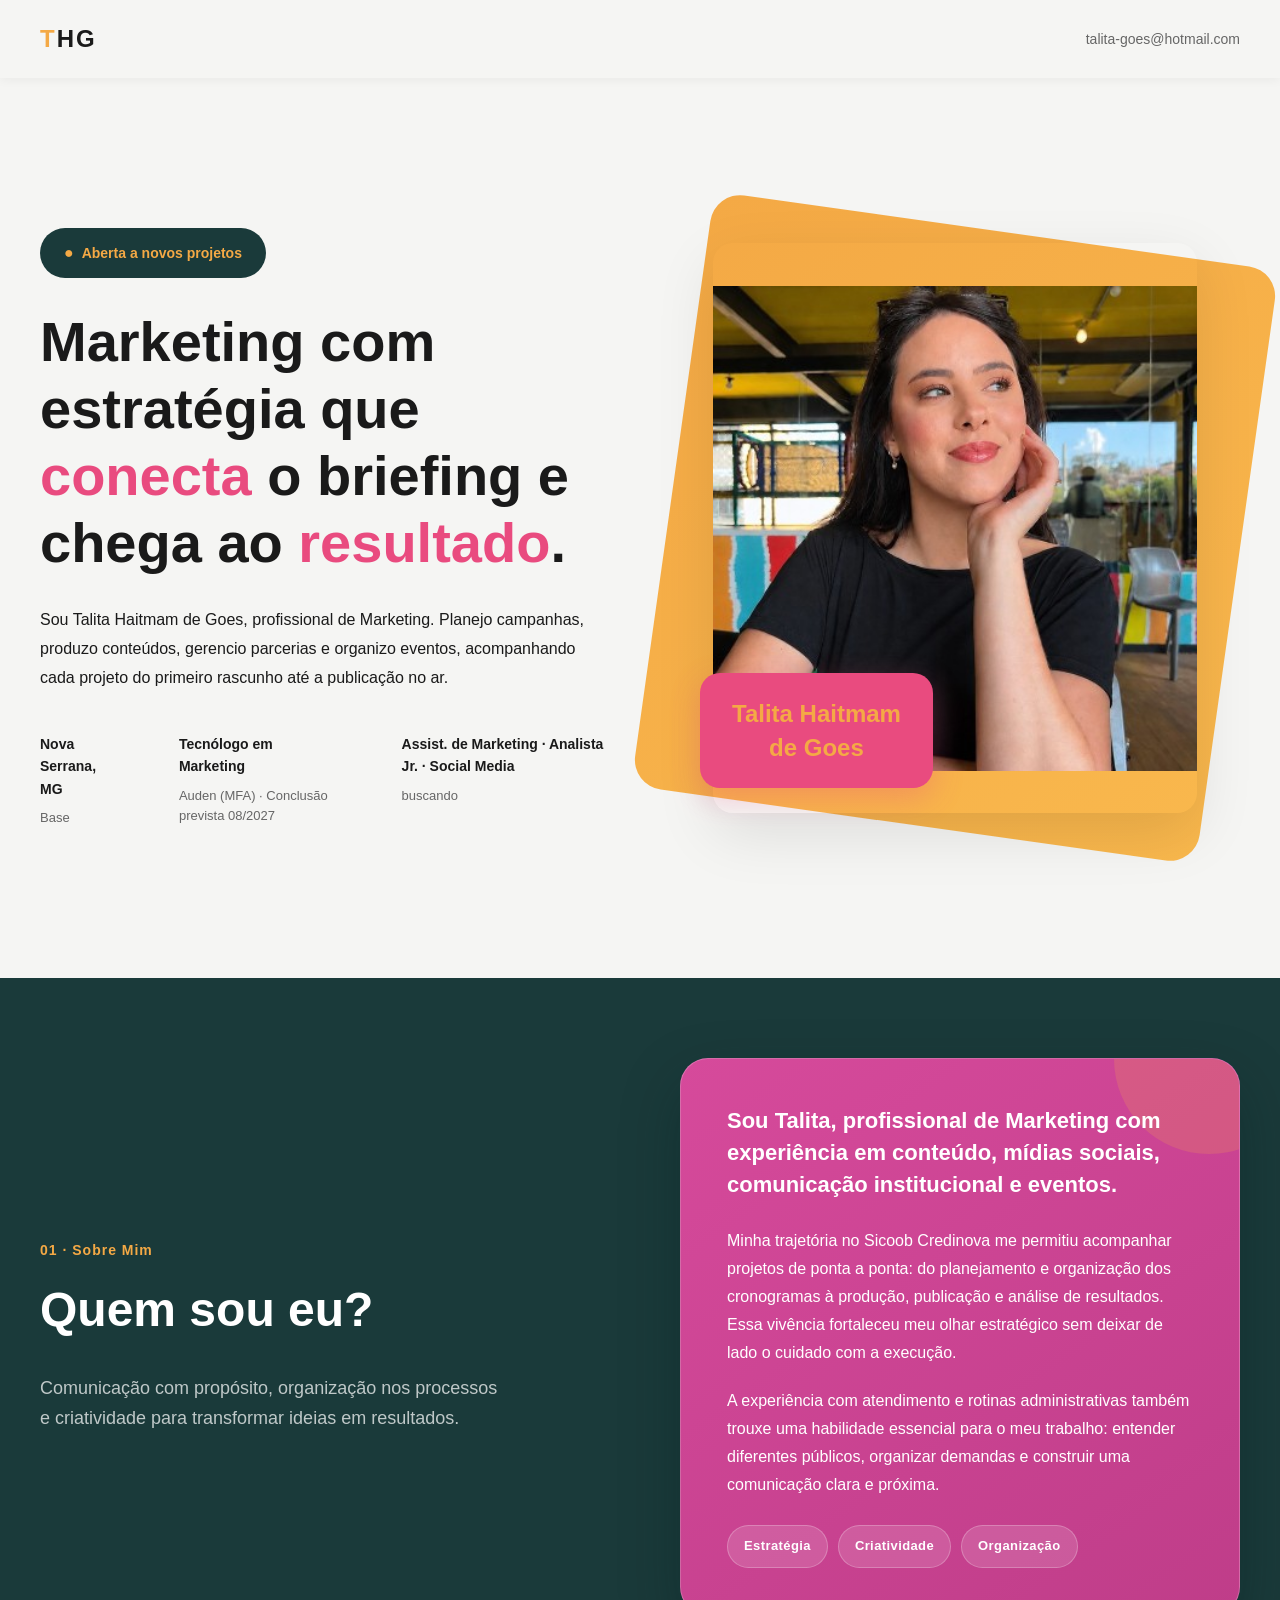
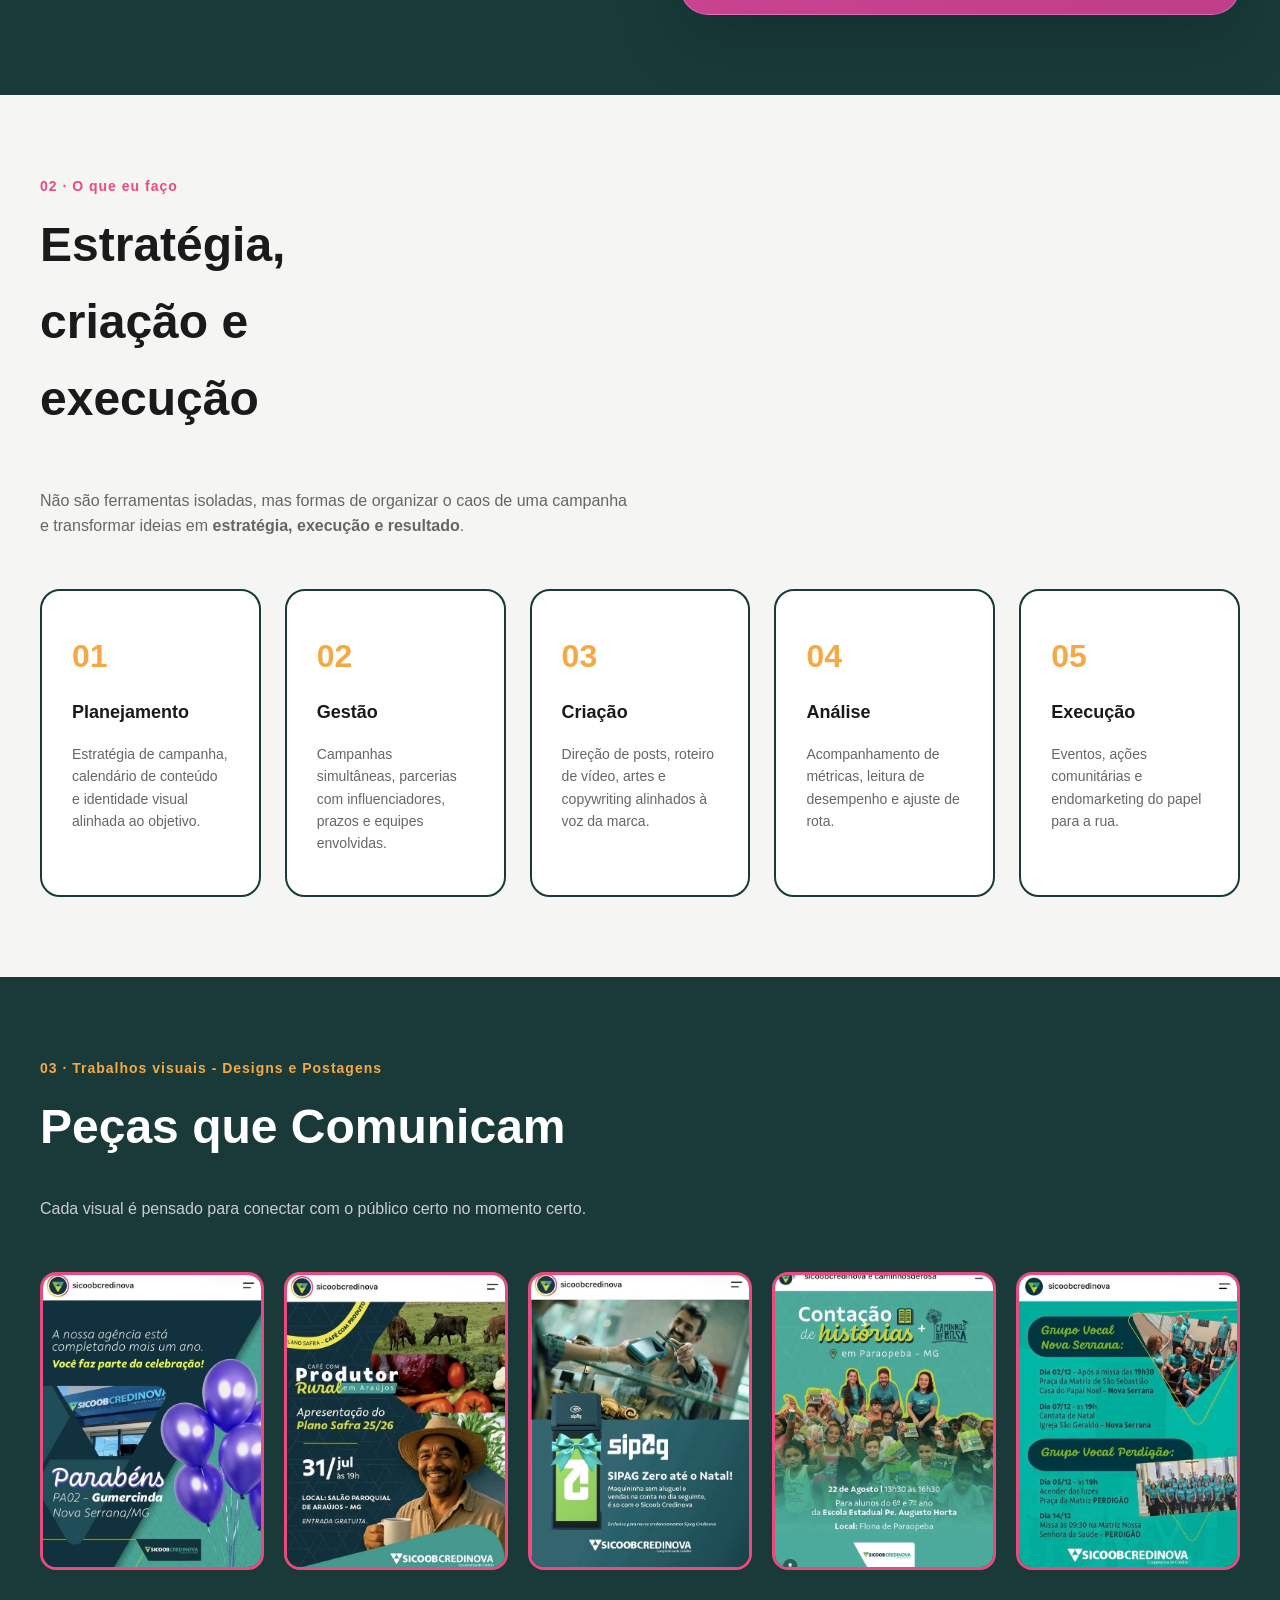
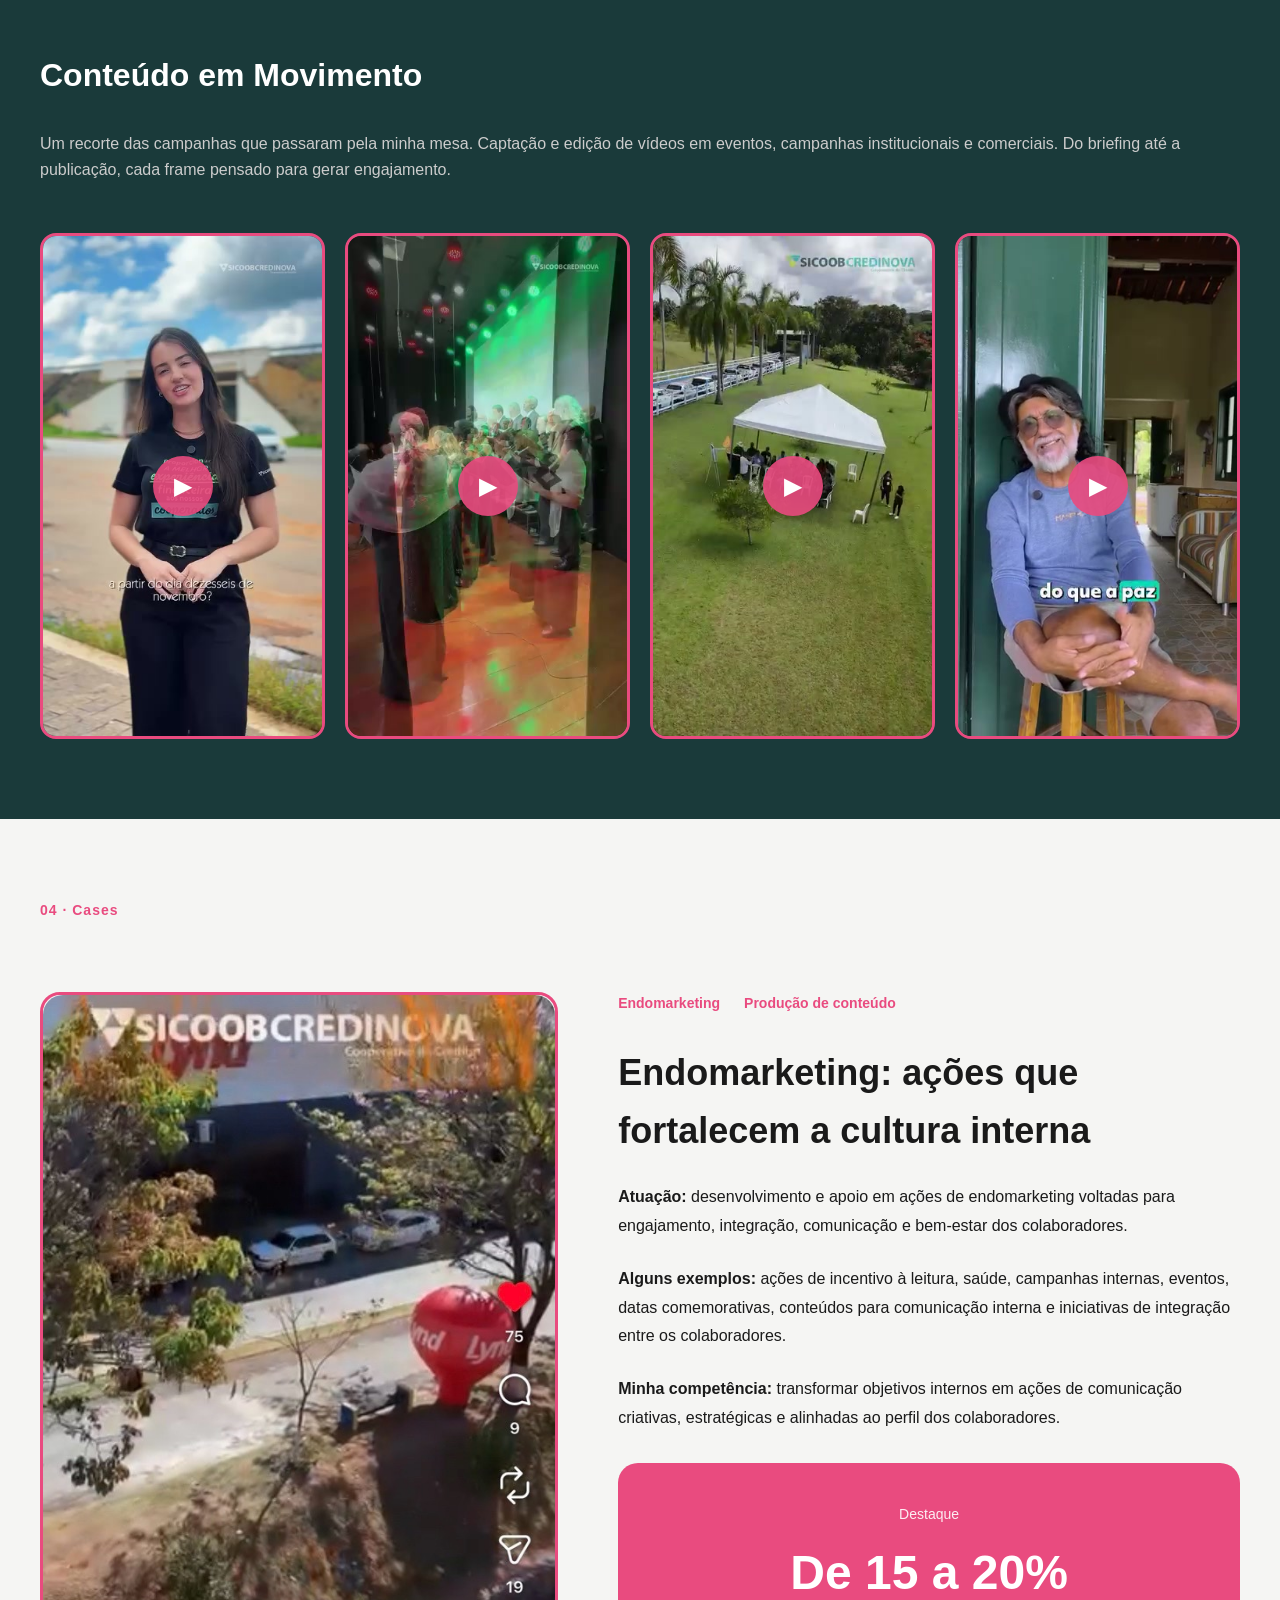
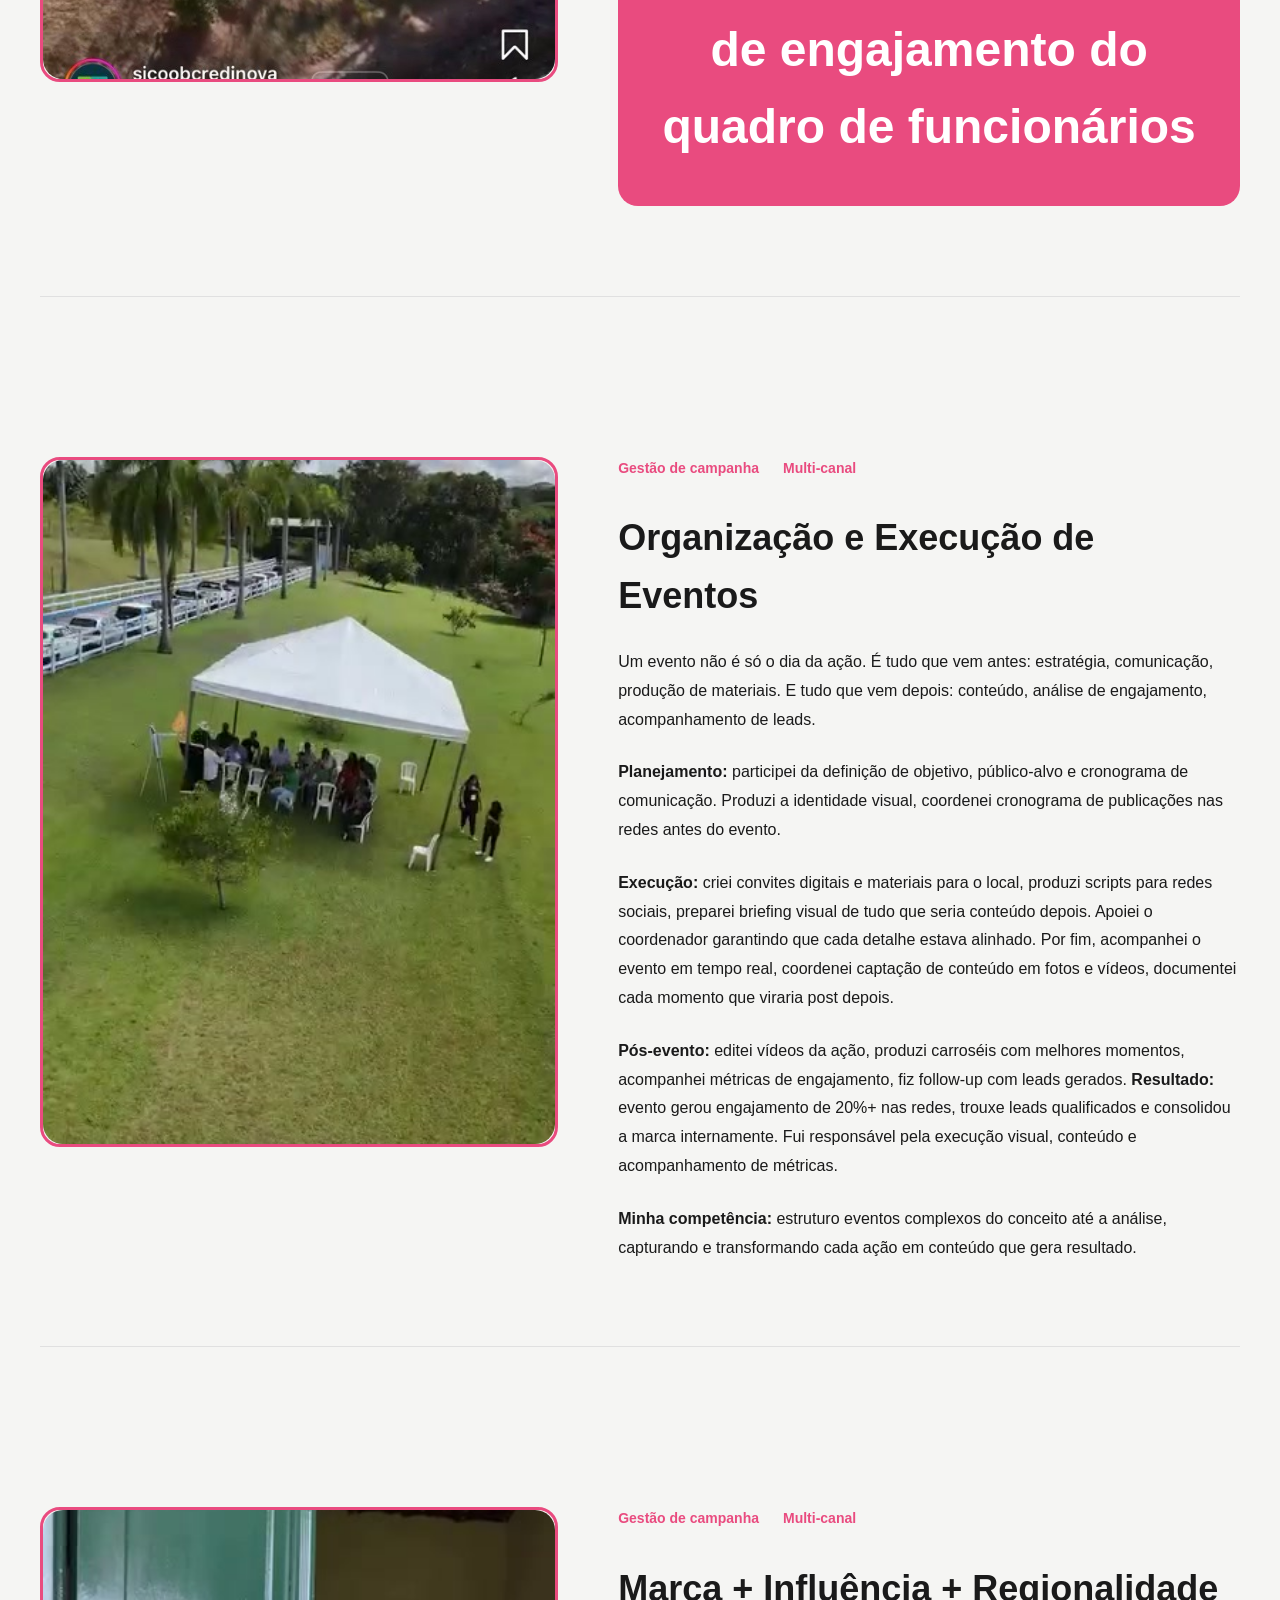
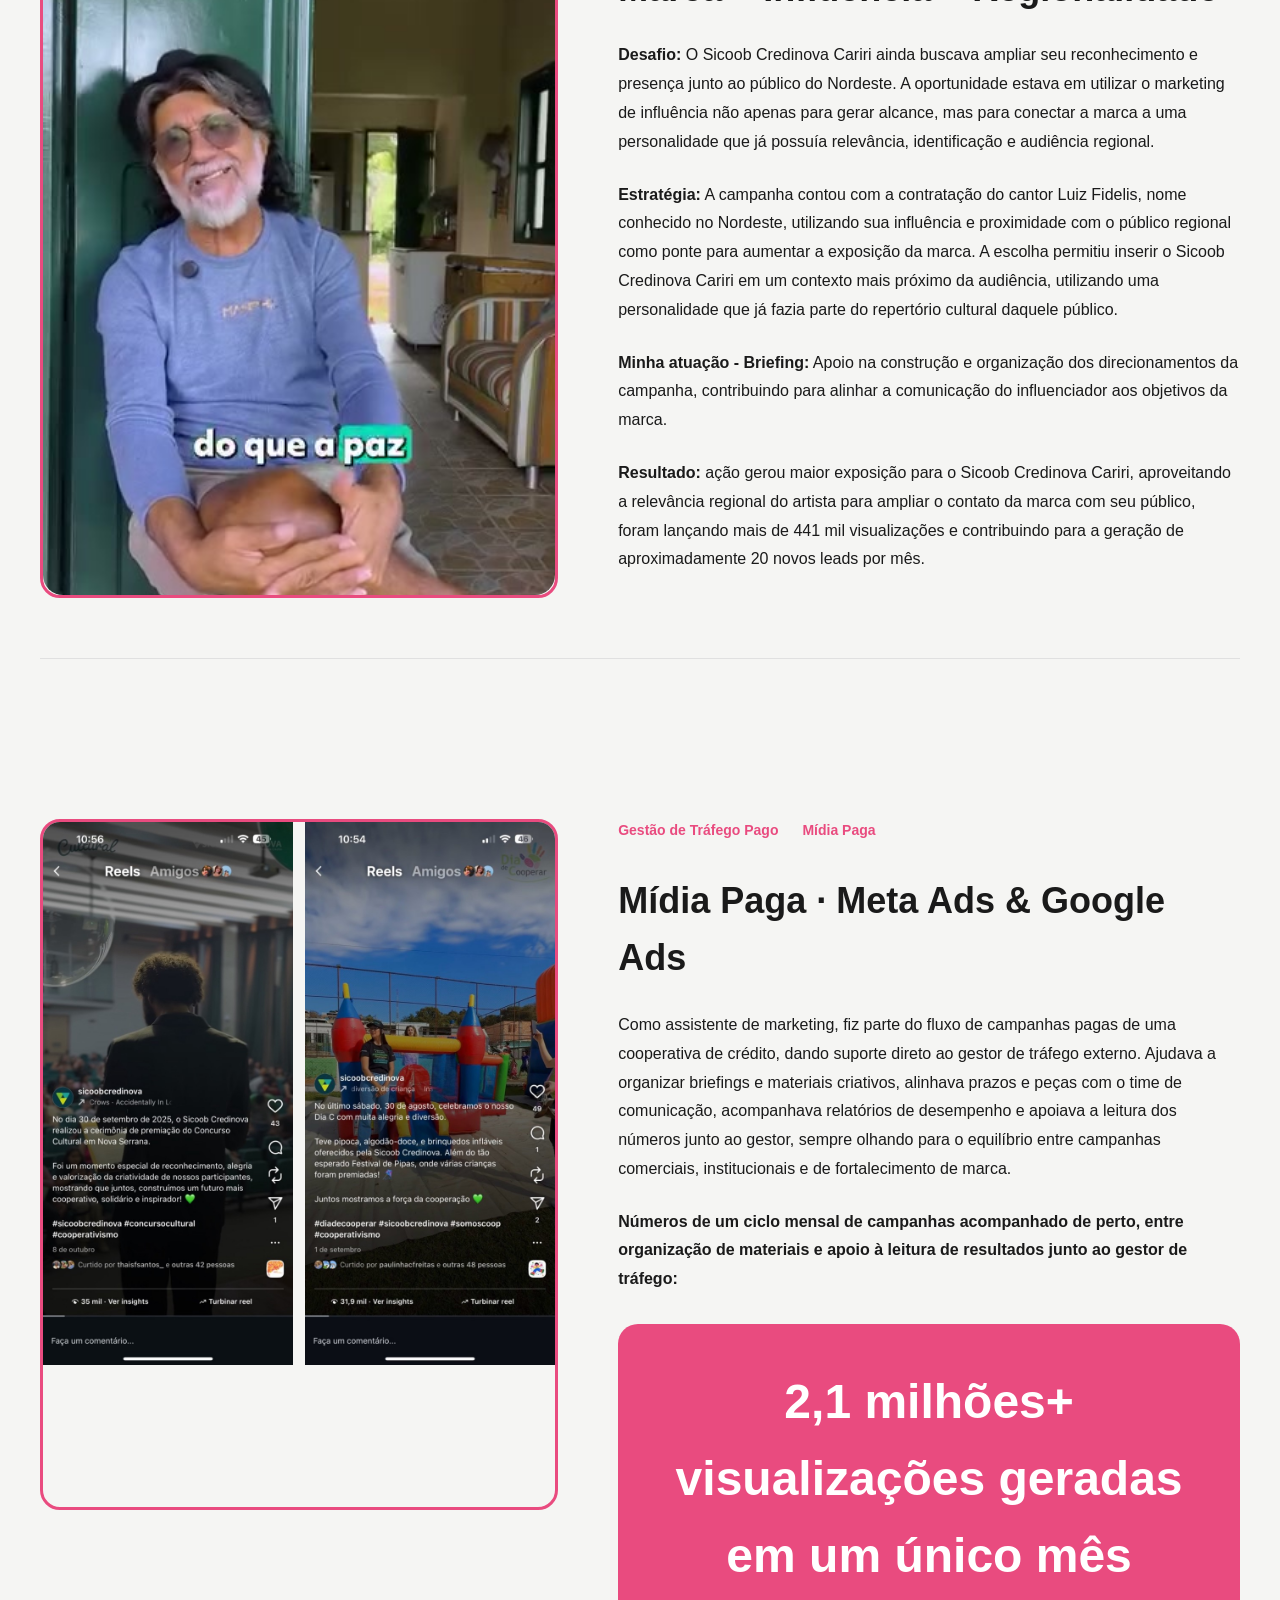
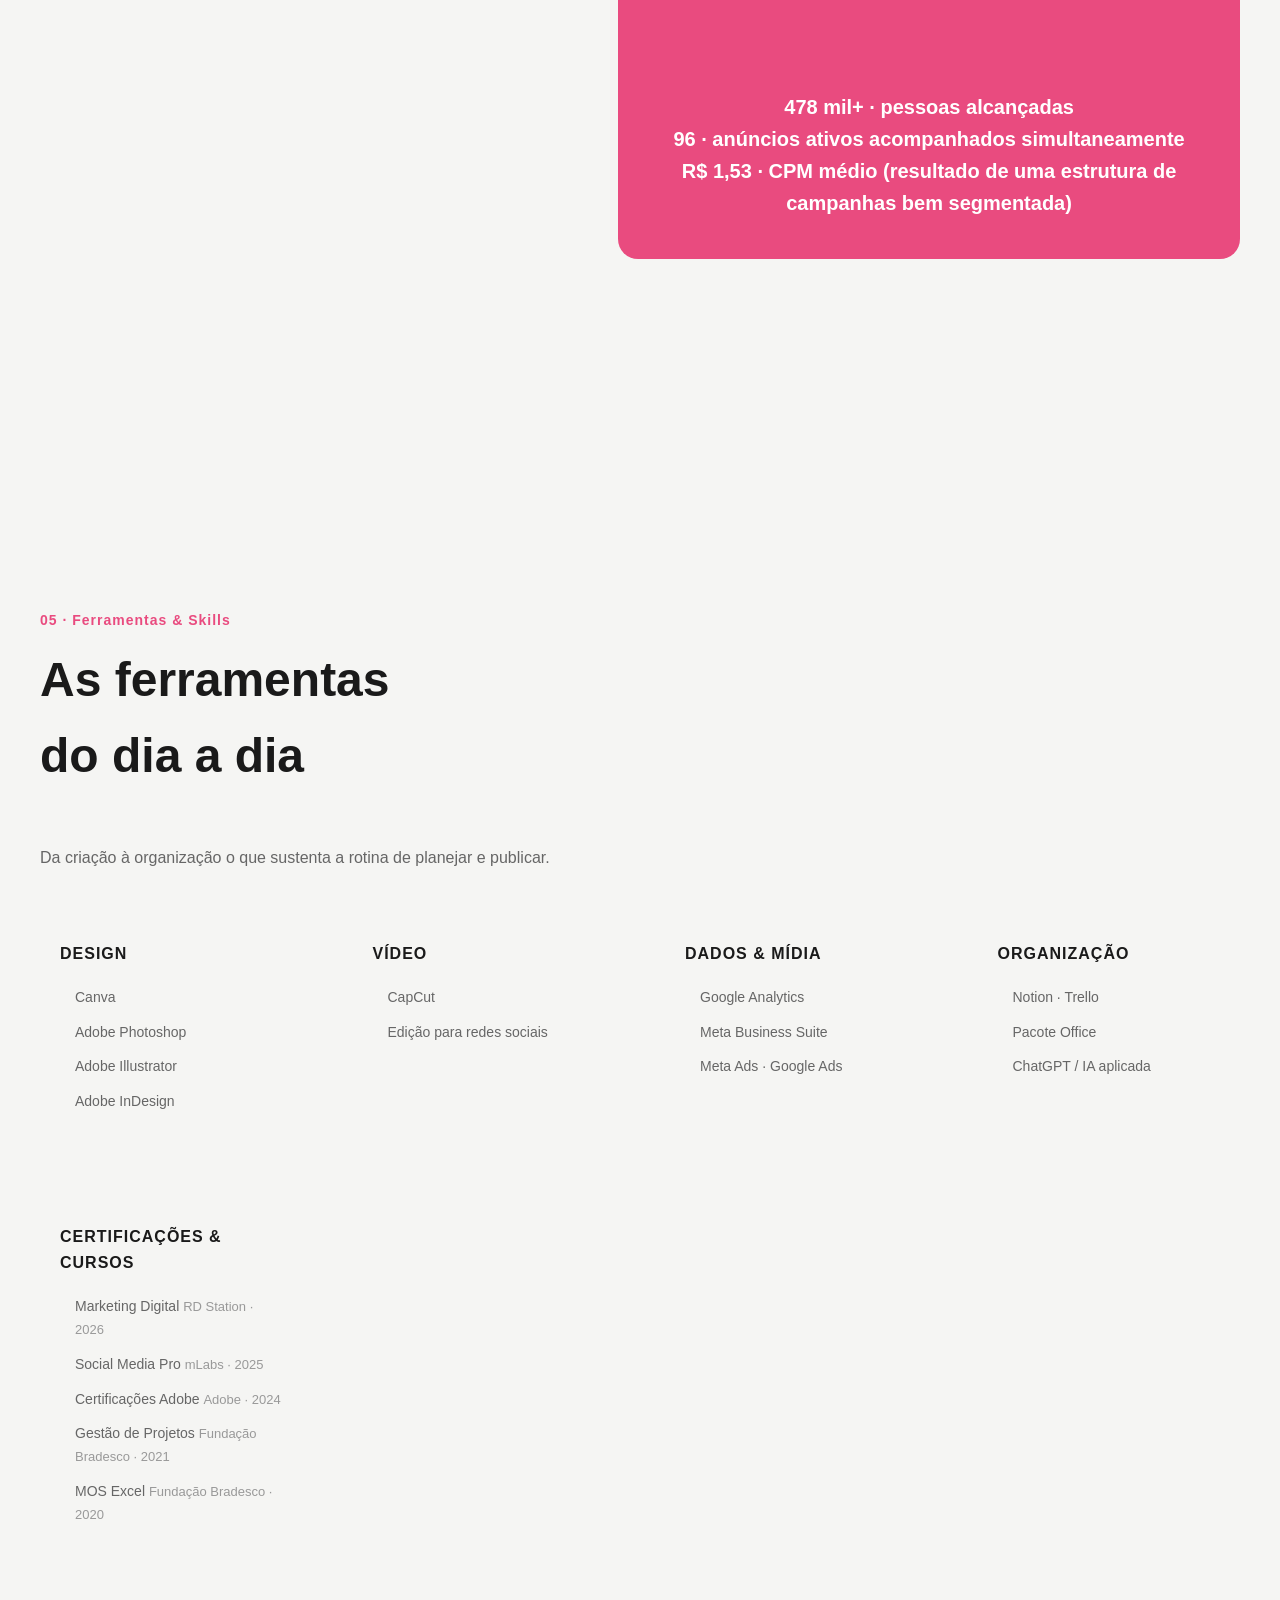
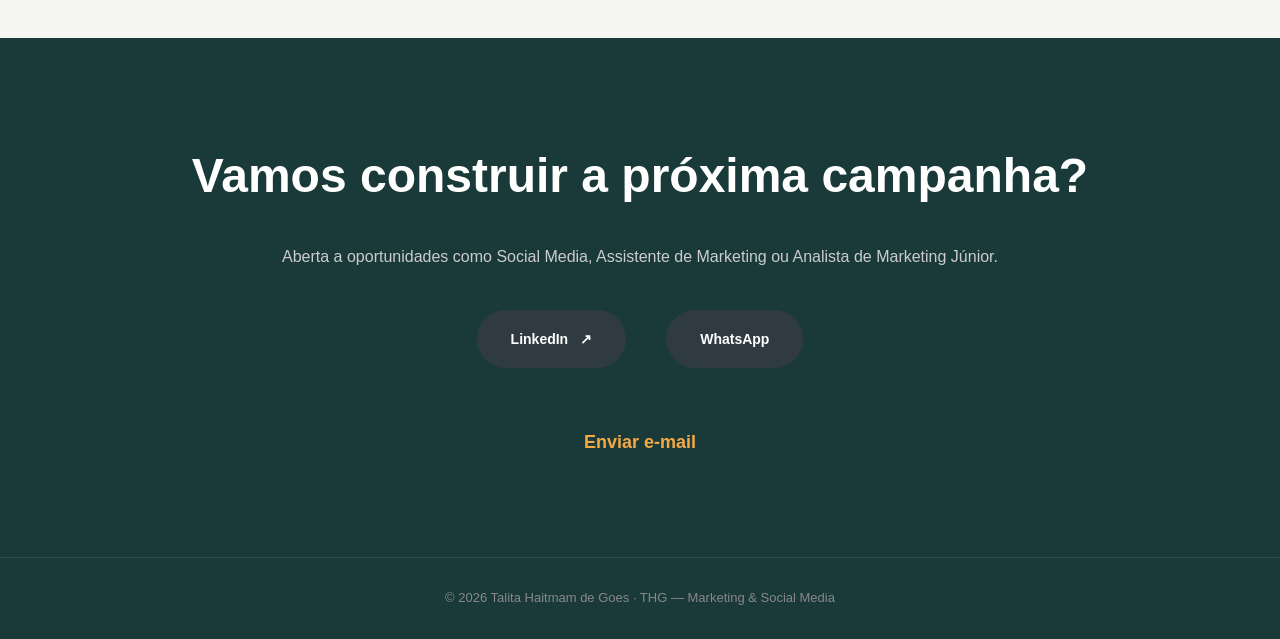
==== commit 2ba9e5ca: "Update index.html" ====
--- a/index.html
+++ b/index.html
@@ -43,7 +43,7 @@
 
         <div class="hero-image">
             <div class="hero-image-bg"></div>
-            <img src="./fotos/perfil-talita.jfif" alt="Talita Haitmam de Goes" class="hero-image-photo" loading="lazy">
+            <img src="./fotos/perfil-talita.jfif" alt="Talita Haitmam de Goes" class="hero-image-photo" loading="lazy" style="object-fit: contain;">
             <div class="hero-name-badge">Talita Haitmam<br>de Goes</div>
         </div>
     </section>
@@ -139,25 +139,25 @@
 
         <div class="gallery-videos">
             <div class="gallery-video" onclick="openModal('./videos/comercial-sicoob-tag.mp4')">
-                <video preload="metadata" poster="./fotos/capas-videos/comercial-sicoob-tag.jpg">
+                <video preload="metadata" poster="./fotos/comercial-sicoob-tag.jpg">
                     <source src="./videos/comercial-sicoob-tag.mp4" type="video/mp4">
                 </video>
                 <div class="play-icon">▶</div>
             </div>
             <div class="gallery-video" onclick="openModal('./videos/evento-institucional-coral.mp4')">
-                <video preload="metadata" poster="./fotos/capas-videos/evento-institucional-coral.jpg">
+                <video preload="metadata" poster="./fotos/evento-institucional-coral.jpg">
                     <source src="./videos/evento-institucional-coral.mp4" type="video/mp4">
                 </video>
                 <div class="play-icon">▶</div>
             </div>
             <div class="gallery-video" onclick="openModal('./videos/evento-cafe-produtor-rural.mp4')">
-                <video preload="metadata" poster="./fotos/capas-videos/evento-cafe-produtor-rural.jpg">
+                <video preload="metadata" poster="./fotos/evento-cafe-produtor-rural.jpg">
                     <source src="./videos/evento-cafe-produtor-rural.mp4" type="video/mp4">
                 </video>
                 <div class="play-icon">▶</div>
             </div>
             <div class="gallery-video" onclick="openModal('./videos/influencia-luiz-fidelis.mp4')">
-                <video preload="metadata" poster="./fotos/capas-videos/influencia-luiz-fidelis.jpg">
+                <video preload="metadata" poster="./fotos/influencia-luiz-fidelis.jpg">
                     <source src="./videos/influencia-luiz-fidelis.mp4" type="video/mp4">
                 </video>
                 <div class="play-icon">▶</div>
@@ -172,7 +172,7 @@
         <!-- CASE 1 -->
         <div class="case-item">
             <div class="case-image">
-                <img src="./fotos/design-contacao-historias.jfif" alt="Endomarketing" loading="lazy">
+                <video style="width:100%;height:100%;object-fit:cover;border-radius:inherit;" preload="metadata" poster="./fotos/endomarketing-fic-movimento.jfif" onclick="event.stopPropagation(); openModal('./videos/endomarketing-fic-movimento.mp4')"><source src="./videos/endomarketing-fic-movimento.mp4" type="video/mp4"></video>
             </div>
             <div class="case-content">
                 <div class="case-meta">
@@ -197,7 +197,7 @@
         <!-- CASE 2 -->
         <div class="case-item">
             <div class="case-image">
-                <img src="./fotos/design-cafe-produtor-rural.jfif" alt="Café com Produtor Rural" loading="lazy">
+                <video style="width:100%;height:100%;object-fit:cover;border-radius:inherit;" preload="metadata" poster="./fotos/evento-cafe-produtor-rural.jpg" onclick="event.stopPropagation(); openModal('./videos/evento-cafe-produtor-rural.mp4')"><source src="./videos/evento-cafe-produtor-rural.mp4" type="video/mp4"></video>
             </div>
             <div class="case-content">
                 <div class="case-meta">
@@ -221,7 +221,7 @@
         <!-- CASE 3 - Luiz Fidelis -->
         <div class="case-item">
             <div class="case-image">
-                <img src="./fotos/design-aniversario-agencia.jfif" alt="Cantor Luiz Fidelis" loading="lazy">
+                <video style="width:100%;height:100%;object-fit:cover;border-radius:inherit;" preload="metadata" poster="./fotos/influencia-luiz-fidelis.jpg" onclick="event.stopPropagation(); openModal('./videos/influencia-luiz-fidelis.mp4')"><source src="./videos/influencia-luiz-fidelis.mp4" type="video/mp4"></video>
             </div>
             <div class="case-content">
                 <div class="case-meta">
@@ -243,7 +243,7 @@
         <!-- CASE 4 - Mídia Paga -->
         <div class="case-item">
             <div class="case-image">
-                <img src="./fotos/resultado-midia-paga-dia-c.jfif" alt="Mídia Paga" loading="lazy">
+                <div class="case-media-gallery" style="display:flex;gap:12px;flex-wrap:wrap;"><img style="width:calc(50% - 6px);object-fit:cover;" src="./fotos/resultado-midia-paga-concurso-cultural.jfif" alt="Mídia Paga - Concurso Cultural" loading="lazy"><img style="width:calc(50% - 6px);object-fit:cover;" src="./fotos/resultado-midia-paga-dia-c.jfif" alt="Mídia Paga - Dia C" loading="lazy"></div>
             </div>
             <div class="case-content">
                 <div class="case-meta">
--- a/css/style.css
+++ b/css/style.css
@@ -0,0 +1,1110 @@
+* {
+    margin: 0;
+    padding: 0;
+    box-sizing: border-box;
+}
+
+:root {
+    --color-dark-bg: #1a3a3a;
+    --color-light-bg: #f5f5f3;
+    --color-primary-pink: #e94b7f;
+    --color-secondary-pink: #d64a9b;
+    --color-accent-yellow: #f4a945;
+    --color-accent-yellow-dark: #f9b84d;
+    --color-text-dark: #1a1a1a;
+    --color-text-light: #666666;
+    --color-white: #ffffff;
+    --color-border: #e0e0e0;
+}
+
+html {
+    scroll-behavior: smooth;
+}
+
+body {
+    font-family: -apple-system, BlinkMacSystemFont, 'Segoe UI', 'Roboto', 'Helvetica Neue', Arial, sans-serif;
+    background-color: var(--color-light-bg);
+    color: var(--color-text-dark);
+    line-height: 1.6;
+}
+
+/* SCROLL PROGRESS BAR */
+.scroll-progress {
+    position: fixed;
+    top: 0;
+    left: 0;
+    height: 3px;
+    background: linear-gradient(90deg, var(--color-primary-pink), var(--color-accent-yellow));
+    z-index: 1001;
+    width: 0%;
+    transition: width 0.1s ease;
+}
+
+/* HEADER E NAVEGAÇÃO */
+header {
+    background-color: var(--color-light-bg);
+    padding: 20px 40px;
+    display: flex;
+    justify-content: space-between;
+    align-items: center;
+    position: sticky;
+    top: 0;
+    z-index: 998;
+    box-shadow: 0 2px 10px rgba(0, 0, 0, 0.05);
+    backdrop-filter: blur(10px);
+    background-color: rgba(245, 245, 243, 0.95);
+    transition: all 0.3s cubic-bezier(0.34, 1.56, 0.64, 1);
+}
+
+header.scrolled {
+    padding: 15px 40px;
+    box-shadow: 0 4px 20px rgba(0, 0, 0, 0.1);
+}
+
+.logo {
+    font-size: 24px;
+    font-weight: 700;
+    letter-spacing: 2px;
+    cursor: pointer;
+    transition: transform 0.3s ease;
+}
+
+.logo:hover {
+    transform: scale(1.05);
+}
+
+.logo span:nth-child(1) {
+    color: var(--color-accent-yellow);
+}
+
+.logo span:nth-child(2) {
+    color: var(--color-text-dark);
+}
+
+.logo span:nth-child(3) {
+    color: var(--color-primary-pink);
+}
+
+header .email {
+    font-size: 14px;
+    color: var(--color-text-light);
+    text-decoration: none;
+    transition: all 0.3s ease;
+}
+
+header .email:hover {
+    color: var(--color-primary-pink);
+    transform: translateX(5px);
+}
+
+/* SEÇÃO HERO */
+.hero {
+    background-color: var(--color-light-bg);
+    padding: 60px 40px;
+    overflow: hidden;
+    overflow: clip;
+    display: grid;
+    grid-template-columns: 1fr 1fr;
+    gap: 60px;
+    align-items: center;
+    min-height: 100vh;
+    animation: fadeInUp 0.8s ease;
+}
+
+.hero-content {
+    display: flex;
+    flex-direction: column;
+    gap: 30px;
+}
+
+.hero-badge {
+    background-color: var(--color-dark-bg);
+    color: var(--color-accent-yellow);
+    padding: 12px 24px;
+    border-radius: 30px;
+    width: fit-content;
+    font-size: 14px;
+    font-weight: 600;
+    display: flex;
+    align-items: center;
+    gap: 8px;
+    animation: slideInLeft 0.8s ease 0.2s both;
+}
+
+.hero-badge::before {
+    content: '●';
+    font-size: 16px;
+    animation: pulse 2s ease-in-out infinite;
+}
+
+@keyframes pulse {
+    0%, 100% { opacity: 1; }
+    50% { opacity: 0.5; }
+}
+
+.hero-title {
+    font-size: 56px;
+    font-weight: 700;
+    line-height: 1.2;
+    color: var(--color-text-dark);
+    animation: slideInLeft 0.8s ease 0.3s both;
+}
+
+.hero-title .highlight {
+    color: var(--color-primary-pink);
+    font-weight: 700;
+    transition: all 0.3s ease;
+}
+
+.hero-title:hover .highlight {
+    text-shadow: 0 0 20px rgba(233, 75, 127, 0.3);
+}
+
+.hero-description {
+    font-size: 16px;
+    color: var(--color-text-dark);
+    line-height: 1.8;
+    animation: slideInLeft 0.8s ease 0.4s both;
+}
+
+.hero-info {
+    display: flex;
+    gap: 60px;
+    font-size: 14px;
+    margin-top: 10px;
+    animation: slideInLeft 0.8s ease 0.5s both;
+}
+
+.info-item {
+    display: flex;
+    flex-direction: column;
+    gap: 8px;
+    transition: transform 0.3s ease;
+}
+
+.info-item:hover {
+    transform: translateX(10px);
+}
+
+.info-item-label {
+    font-weight: 600;
+    color: var(--color-text-dark);
+}
+
+.info-item-value {
+    color: var(--color-text-light);
+    font-size: 13px;
+}
+
+.hero-image {
+    position: relative;
+    display: flex;
+    justify-content: center;
+    align-items: center;
+    height: 600px;
+    animation: slideInRight 0.8s ease 0.3s both;
+}
+
+.hero-image-bg {
+    position: absolute;
+    width: 100%;
+    height: 100%;
+    background: linear-gradient(135deg, var(--color-accent-yellow) 0%, var(--color-accent-yellow-dark) 100%);
+    border-radius: 30px;
+    z-index: 1;
+    transform: rotate(8deg);
+    transition: all 0.3s ease;
+}
+
+.hero-image:hover .hero-image-bg {
+    transform: rotate(12deg) scale(1.02);
+}
+
+.hero-image-photo {
+    position: relative;
+    z-index: 2;
+    width: 85%;
+    height: 95%;
+    border-radius: 20px;
+    object-fit: cover;
+    box-shadow: 0 20px 60px rgba(0, 0, 0, 0.1);
+    transition: all 0.3s cubic-bezier(0.34, 1.56, 0.64, 1);
+}
+
+.hero-image-photo:hover {
+    transform: scale(1.02);
+    box-shadow: 0 30px 80px rgba(233, 75, 127, 0.2);
+}
+
+.hero-name-badge {
+    position: absolute;
+    bottom: 40px;
+    left: 30px;
+    background-color: var(--color-primary-pink);
+    color: var(--color-accent-yellow);
+    padding: 24px 32px;
+    border-radius: 20px;
+    z-index: 3;
+    font-weight: 700;
+    font-size: 24px;
+    text-align: center;
+    line-height: 1.4;
+    box-shadow: 0 10px 30px rgba(233, 75, 127, 0.3);
+    animation: slideInLeft 0.8s ease 0.6s both;
+}
+
+/* SEÇÃO SOBRE MIM */
+.section {
+    background-color: var(--color-light-bg);
+    padding: 80px 40px;
+    opacity: 0;
+    animation: fadeInUp 0.8s ease forwards;
+}
+
+.section.dark {
+    background-color: var(--color-dark-bg);
+    color: var(--color-white);
+}
+
+.section-label {
+    color: var(--color-accent-yellow);
+    font-size: 14px;
+    font-weight: 600;
+    margin-bottom: 10px;
+    letter-spacing: 1px;
+    transition: all 0.3s ease;
+}
+
+.section:hover .section-label {
+    text-shadow: 0 0 10px rgba(244, 169, 69, 0.3);
+}
+
+.section-title {
+    font-size: 48px;
+    font-weight: 700;
+    margin-bottom: 50px;
+    max-width: 400px;
+    transition: all 0.3s ease;
+}
+
+.section.dark .section-title {
+    color: var(--color-white);
+}
+
+.about-grid {
+    display: grid;
+    grid-template-columns: 1fr 1fr;
+    gap: 80px;
+    align-items: center;
+}
+
+.about-heading .section-title {
+    margin-bottom: 24px;
+}
+
+.about-summary {
+    max-width: 460px;
+    color: rgba(255, 255, 255, 0.72);
+    font-size: 18px;
+    line-height: 1.7;
+}
+
+.about-text {
+    font-size: 16px;
+    line-height: 1.8;
+    color: var(--color-text-dark);
+}
+
+.section.dark .about-text {
+    color: var(--color-white);
+}
+
+.about-text p {
+    margin-bottom: 24px;
+    transition: all 0.3s ease;
+}
+
+.about-text p:hover {
+    color: var(--color-primary-pink);
+    transform: translateX(10px);
+}
+
+.about-content-box {
+    position: relative;
+    overflow: hidden;
+    background: linear-gradient(145deg, var(--color-secondary-pink), #bf3d89);
+    border-radius: 28px;
+    padding: 46px;
+    color: var(--color-white);
+    border: 1px solid rgba(255, 255, 255, 0.22);
+    font-size: 16px;
+    line-height: 1.75;
+    box-shadow: 0 24px 60px rgba(8, 29, 29, 0.3);
+    transition: transform 0.3s ease, box-shadow 0.3s ease;
+}
+
+.about-content-box::before {
+    content: '';
+    position: absolute;
+    width: 190px;
+    height: 190px;
+    top: -95px;
+    right: -65px;
+    border-radius: 50%;
+    background: rgba(244, 169, 69, 0.2);
+}
+
+.about-content-box > * {
+    position: relative;
+    z-index: 1;
+}
+
+.about-content-box:hover {
+    transform: translateY(-6px);
+    box-shadow: 0 30px 70px rgba(8, 29, 29, 0.38);
+}
+
+.about-content-box p {
+    margin-bottom: 20px;
+}
+
+.about-content-box .about-intro {
+    font-size: 22px;
+    font-weight: 700;
+    line-height: 1.45;
+    margin-bottom: 26px;
+}
+
+.about-highlights {
+    display: flex;
+    flex-wrap: wrap;
+    gap: 10px;
+    padding-top: 6px;
+}
+
+.about-highlights span {
+    padding: 9px 16px;
+    border-radius: 999px;
+    background: rgba(255, 255, 255, 0.14);
+    border: 1px solid rgba(255, 255, 255, 0.24);
+    color: var(--color-white);
+    font-size: 13px;
+    font-weight: 700;
+    letter-spacing: 0.4px;
+}
+
+/* SERVIÇOS */
+.services {
+    background-color: var(--color-light-bg);
+}
+
+.services-intro {
+    margin-bottom: 40px;
+    max-width: 600px;
+}
+
+.services-intro p {
+    font-size: 16px;
+    color: var(--color-text-light);
+    margin-bottom: 16px;
+}
+
+.services-grid {
+    display: grid;
+    grid-template-columns: repeat(5, 1fr);
+    gap: 24px;
+    margin-top: 50px;
+}
+
+.service-card {
+    background-color: var(--color-white);
+    border: 2px solid var(--color-dark-bg);
+    border-radius: 20px;
+    padding: 40px 30px;
+    text-align: left;
+    transition: all 0.4s cubic-bezier(0.34, 1.56, 0.64, 1);
+    cursor: pointer;
+    position: relative;
+    overflow: hidden;
+}
+
+.service-card::before {
+    content: '';
+    position: absolute;
+    top: 0;
+    left: 0;
+    right: 0;
+    bottom: 0;
+    background: linear-gradient(135deg, rgba(233, 75, 127, 0.1), rgba(244, 169, 69, 0.1));
+    opacity: 0;
+    transition: opacity 0.3s ease;
+    z-index: -1;
+}
+
+.service-card:hover::before {
+    opacity: 1;
+}
+
+.service-card:hover {
+    transform: translateY(-15px) scale(1.02);
+    box-shadow: 0 20px 50px rgba(233, 75, 127, 0.2);
+    border-color: var(--color-primary-pink);
+}
+
+.service-number {
+    font-size: 32px;
+    font-weight: 700;
+    color: var(--color-accent-yellow);
+    margin-bottom: 16px;
+    transition: all 0.3s ease;
+}
+
+.service-card:hover .service-number {
+    font-size: 40px;
+    text-shadow: 0 0 15px rgba(244, 169, 69, 0.3);
+}
+
+.service-title {
+    font-size: 18px;
+    font-weight: 700;
+    color: var(--color-text-dark);
+    margin-bottom: 16px;
+}
+
+.service-description {
+    font-size: 14px;
+    color: var(--color-text-light);
+    line-height: 1.6;
+}
+
+/* TRABALHOS VISUAIS */
+.portfolio-section {
+    background-color: var(--color-dark-bg);
+    color: var(--color-white);
+}
+
+.portfolio-title {
+    font-size: 48px;
+    font-weight: 700;
+    margin-bottom: 30px;
+    color: var(--color-white);
+}
+
+.portfolio-subtitle {
+    font-size: 16px;
+    color: #cccccc;
+    margin-bottom: 50px;
+    transition: color 0.3s ease;
+}
+
+.gallery-designs {
+    display: grid;
+    grid-template-columns: repeat(5, 1fr);
+    gap: 20px;
+    margin-bottom: 80px;
+}
+
+.gallery-item {
+    aspect-ratio: 3/4;
+    border: 3px solid var(--color-primary-pink);
+    border-radius: 16px;
+    overflow: hidden;
+    cursor: pointer;
+    transition: all 0.4s cubic-bezier(0.34, 1.56, 0.64, 1);
+    background-color: #333;
+    position: relative;
+}
+
+.gallery-item img {
+    width: 100%;
+    height: 100%;
+    object-fit: cover;
+    transition: all 0.4s ease;
+}
+
+.gallery-item:hover {
+    transform: scale(1.08) rotateY(5deg);
+    box-shadow: 0 0 40px rgba(233, 75, 127, 0.5);
+    border-color: var(--color-accent-yellow);
+}
+
+.gallery-item:hover img {
+    filter: brightness(1.2) contrast(1.1);
+}
+
+.video-section-title {
+    font-size: 32px;
+    font-weight: 700;
+    margin-bottom: 30px;
+    color: var(--color-white);
+}
+
+.video-subtitle {
+    font-size: 16px;
+    color: #cccccc;
+    margin-bottom: 50px;
+}
+
+.gallery-videos {
+    display: grid;
+    grid-template-columns: repeat(4, 1fr);
+    gap: 20px;
+}
+
+.gallery-video {
+    aspect-ratio: 9/16;
+    border: 3px solid var(--color-primary-pink);
+    border-radius: 16px;
+    overflow: hidden;
+    cursor: pointer;
+    background-color: #333;
+    position: relative;
+    transition: all 0.4s cubic-bezier(0.34, 1.56, 0.64, 1);
+}
+
+.gallery-video video {
+    width: 100%;
+    height: 100%;
+    object-fit: cover;
+    transition: all 0.4s ease;
+}
+
+.gallery-video:hover {
+    transform: scale(1.08);
+    box-shadow: 0 0 40px rgba(233, 75, 127, 0.5);
+    border-color: var(--color-accent-yellow);
+}
+
+.gallery-video:hover video {
+    filter: brightness(1.2);
+}
+
+.play-icon {
+    position: absolute;
+    top: 50%;
+    left: 50%;
+    transform: translate(-50%, -50%);
+    width: 60px;
+    height: 60px;
+    background-color: rgba(233, 75, 127, 0.9);
+    border-radius: 50%;
+    display: flex;
+    align-items: center;
+    justify-content: center;
+    font-size: 24px;
+    color: var(--color-white);
+    transition: all 0.3s ease;
+    z-index: 10;
+}
+
+.gallery-video:hover .play-icon {
+    background-color: var(--color-primary-pink);
+    transform: translate(-50%, -50%) scale(1.2);
+}
+
+/* CASES */
+.cases-section {
+    background-color: var(--color-light-bg);
+}
+
+.case-item {
+    display: grid;
+    grid-template-columns: 1fr 1.2fr;
+    gap: 60px;
+    align-items: start;
+    margin-bottom: 100px;
+    padding: 60px 0;
+    border-bottom: 1px solid var(--color-border);
+    transition: all 0.4s ease;
+}
+
+.case-item:hover {
+    transform: translateY(-10px);
+}
+
+.case-item:last-child {
+    border-bottom: none;
+}
+
+.case-image {
+    border: 3px solid var(--color-primary-pink);
+    border-radius: 20px;
+    overflow: hidden;
+    aspect-ratio: 9/12;
+    transition: all 0.3s ease;
+    position: relative;
+}
+
+.case-image img {
+    width: 100%;
+    height: 100%;
+    object-fit: cover;
+    transition: all 0.4s ease;
+}
+
+.case-image:hover {
+    box-shadow: 0 20px 50px rgba(233, 75, 127, 0.3);
+    transform: scale(1.02);
+}
+
+.case-image:hover img {
+    filter: brightness(1.1);
+}
+
+.case-content h3 {
+    font-size: 36px;
+    font-weight: 700;
+    margin-bottom: 24px;
+    color: var(--color-text-dark);
+    transition: all 0.3s ease;
+}
+
+.case-content h3:hover {
+    color: var(--color-primary-pink);
+    text-shadow: 0 0 20px rgba(233, 75, 127, 0.2);
+}
+
+.case-meta {
+    display: flex;
+    gap: 24px;
+    margin-bottom: 30px;
+    font-size: 14px;
+}
+
+.case-meta-item {
+    color: var(--color-primary-pink);
+    font-weight: 600;
+    transition: all 0.3s ease;
+}
+
+.case-meta-item:hover {
+    text-shadow: 0 0 10px rgba(233, 75, 127, 0.3);
+}
+
+.case-description {
+    font-size: 16px;
+    line-height: 1.8;
+    color: var(--color-text-dark);
+    margin-bottom: 24px;
+    transition: all 0.3s ease;
+}
+
+.case-description:hover {
+    color: var(--color-text-dark);
+    transform: translateX(5px);
+}
+
+.case-highlight {
+    background-color: var(--color-primary-pink);
+    color: var(--color-white);
+    padding: 40px 30px;
+    border-radius: 20px;
+    font-weight: 700;
+    font-size: 48px;
+    text-align: center;
+    margin: 30px 0;
+    transition: all 0.3s cubic-bezier(0.34, 1.56, 0.64, 1);
+}
+
+.case-highlight:hover {
+    transform: scale(1.05);
+    box-shadow: 0 20px 50px rgba(233, 75, 127, 0.3);
+}
+
+.case-highlight .label {
+    font-size: 14px;
+    font-weight: 400;
+    margin-bottom: 10px;
+    opacity: 0.9;
+}
+
+/* FERRAMENTAS */
+.tools-section {
+    background-color: var(--color-light-bg);
+}
+
+.tools-grid {
+    display: grid;
+    grid-template-columns: repeat(4, 1fr);
+    gap: 50px;
+    margin-top: 50px;
+}
+
+.tool-category {
+    display: flex;
+    flex-direction: column;
+    gap: 20px;
+    transition: all 0.3s ease;
+    padding: 20px;
+    border-radius: 15px;
+}
+
+.tool-category:hover {
+    background-color: rgba(233, 75, 127, 0.05);
+    transform: translateY(-5px);
+}
+
+.tool-category-title {
+    font-size: 16px;
+    font-weight: 700;
+    color: var(--color-text-dark);
+    text-transform: uppercase;
+    letter-spacing: 1px;
+}
+
+.tool-list {
+    list-style: none;
+}
+
+.tool-list li {
+    font-size: 14px;
+    color: var(--color-text-light);
+    margin-bottom: 12px;
+    padding-left: 15px;
+    position: relative;
+    transition: all 0.3s ease;
+    cursor: pointer;
+}
+
+.tool-list li::before {
+    content: '→';
+    position: absolute;
+    left: 0;
+    color: var(--color-accent-yellow);
+    opacity: 0;
+    transition: all 0.3s ease;
+}
+
+.tool-list li:hover {
+    color: var(--color-primary-pink);
+    transform: translateX(5px);
+}
+
+.tool-list li:hover::before {
+    opacity: 1;
+}
+
+.certification {
+    font-size: 13px;
+    color: #999;
+    margin-top: 4px;
+}
+
+/* CONTATO */
+.contact-section {
+    background-color: var(--color-dark-bg);
+    color: var(--color-white);
+    text-align: center;
+    padding: 100px 40px;
+}
+
+.contact-title {
+    font-size: 48px;
+    font-weight: 700;
+    margin-bottom: 30px;
+    animation: slideInUp 0.8s ease;
+}
+
+.contact-subtitle {
+    font-size: 18px;
+    color: #cccccc;
+    margin-bottom: 50px;
+    animation: slideInUp 0.8s ease 0.1s both;
+}
+
+.contact-status {
+    font-size: 16px;
+    color: #cccccc;
+    margin-bottom: 40px;
+    line-height: 1.6;
+}
+
+.contact-links {
+    display: flex;
+    justify-content: center;
+    gap: 40px;
+    margin-bottom: 60px;
+    animation: slideInUp 0.8s ease 0.2s both;
+}
+
+.contact-link {
+    display: inline-flex;
+    align-items: center;
+    gap: 12px;
+    padding: 16px 32px;
+    background-color: rgba(233, 75, 127, 0.1);
+    border-radius: 30px;
+    color: var(--color-white);
+    text-decoration: none;
+    font-weight: 600;
+    font-size: 14px;
+    transition: all 0.3s cubic-bezier(0.34, 1.56, 0.64, 1);
+    border: 2px solid transparent;
+    cursor: pointer;
+}
+
+.contact-link:hover {
+    background-color: var(--color-primary-pink);
+    border-color: var(--color-primary-pink);
+    transform: translateY(-5px);
+    box-shadow: 0 10px 30px rgba(233, 75, 127, 0.3);
+}
+
+.contact-link.whatsapp:hover {
+    background-color: #25d366;
+    border-color: #25d366;
+    box-shadow: 0 10px 30px rgba(37, 211, 102, 0.3);
+}
+
+.contact-email {
+    font-size: 18px;
+    color: var(--color-accent-yellow);
+    text-decoration: none;
+    font-weight: 600;
+    transition: all 0.3s ease;
+    cursor: pointer;
+    animation: slideInUp 0.8s ease 0.3s both;
+    display: inline-block;
+}
+
+.contact-email:hover {
+    text-shadow: 0 0 20px rgba(244, 169, 69, 0.5);
+    transform: scale(1.1);
+}
+
+footer {
+    background-color: var(--color-dark-bg);
+    color: #888;
+    text-align: center;
+    padding: 30px;
+    font-size: 13px;
+    border-top: 1px solid rgba(255, 255, 255, 0.1);
+}
+
+/* SCROLL TO TOP BUTTON */
+.scroll-to-top {
+    position: fixed;
+    bottom: 30px;
+    right: 30px;
+    width: 50px;
+    height: 50px;
+    background: linear-gradient(135deg, var(--color-primary-pink), var(--color-secondary-pink));
+    color: var(--color-white);
+    border: none;
+    border-radius: 50%;
+    font-size: 24px;
+    cursor: pointer;
+    opacity: 0;
+    visibility: hidden;
+    transition: all 0.3s ease;
+    z-index: 999;
+    box-shadow: 0 4px 15px rgba(233, 75, 127, 0.3);
+    display: flex;
+    align-items: center;
+    justify-content: center;
+}
+
+.scroll-to-top.show {
+    opacity: 1;
+    visibility: visible;
+}
+
+.scroll-to-top:hover {
+    background: linear-gradient(135deg, var(--color-secondary-pink), var(--color-primary-pink));
+    transform: translateY(-5px) scale(1.1);
+    box-shadow: 0 8px 25px rgba(233, 75, 127, 0.5);
+}
+
+/* MODAL */
+.modal {
+    display: none;
+    position: fixed;
+    z-index: 1000;
+    left: 0;
+    top: 0;
+    width: 100%;
+    height: 100%;
+    background-color: rgba(0, 0, 0, 0.95);
+    padding: 20px;
+    backdrop-filter: blur(5px);
+    animation: fadeIn 0.3s ease;
+}
+
+.modal.active {
+    display: flex;
+    align-items: center;
+    justify-content: center;
+}
+
+@keyframes fadeIn {
+    from {
+        opacity: 0;
+    }
+    to {
+        opacity: 1;
+    }
+}
+
+.modal-content {
+    max-width: 90vw;
+    max-height: 90vh;
+    position: relative;
+    animation: slideUp 0.3s ease;
+}
+
+@keyframes slideUp {
+    from {
+        transform: translateY(30px);
+        opacity: 0;
+    }
+    to {
+        transform: translateY(0);
+        opacity: 1;
+    }
+}
+
+.modal-content img,
+.modal-content video {
+    max-width: 100%;
+    max-height: 100%;
+    object-fit: contain;
+    border-radius: 10px;
+}
+
+.close-modal {
+    position: absolute;
+    top: -40px;
+    right: 0;
+    color: var(--color-white);
+    font-size: 32px;
+    font-weight: bold;
+    cursor: pointer;
+    transition: all 0.3s ease;
+    z-index: 1001;
+}
+
+.close-modal:hover {
+    transform: scale(1.2);
+    color: var(--color-accent-yellow);
+}
+
+/* ANIMAÇÕES GERAIS */
+@keyframes fadeInUp {
+    from {
+        opacity: 0;
+        transform: translateY(30px);
+    }
+    to {
+        opacity: 1;
+        transform: translateY(0);
+    }
+}
+
+@keyframes slideInLeft {
+    from {
+        opacity: 0;
+        transform: translateX(-50px);
+    }
+    to {
+        opacity: 1;
+        transform: translateX(0);
+    }
+}
+
+@keyframes slideInRight {
+    from {
+        opacity: 0;
+        transform: translateX(50px);
+    }
+    to {
+        opacity: 1;
+        transform: translateX(0);
+    }
+}
+
+/* RESPONSIVO */
+@media (max-width: 1200px) {
+    .hero {
+        grid-template-columns: 1fr;
+        padding: 40px 20px;
+        min-height: auto;
+    }
+
+    .hero-image {
+        height: 400px;
+    }
+
+    .hero-title {
+        font-size: 42px;
+    }
+
+    .services-grid {
+        grid-template-columns: repeat(2, 1fr);
+    }
+
+    .gallery-designs {
+        grid-template-columns: repeat(3, 1fr);
+    }
+
+    .gallery-videos {
+        grid-template-columns: repeat(2, 1fr);
+    }
+
+    .tools-grid {
+        grid-template-columns: repeat(2, 1fr);
+    }
+
+    .case-item {
+        grid-template-columns: 1fr;
+        gap: 30px;
+    }
+}
+
+@media (max-width: 768px) {
+    header {
+        flex-direction: column;
+        gap: 20px;
+        padding: 20px;
+    }
+
+    .hero-title {
+        font-size: 32px;
+    }
+
+    .services-grid {
+        grid-template-columns: 1fr;
+    }
+
+    .gallery-designs {
+        grid-template-columns: repeat(2, 1fr);
+    }
+
+    .gallery-videos {
+        grid-template-columns: 1fr;
+    }
+
+    .tools-grid {
+        grid-template-columns: 1fr;
+    }
+
+    .about-grid {
+        grid-template-columns: 1fr;
+        gap: 40px;
+    }
+
+    .about-content-box {
+        padding: 34px 26px;
+    }
+
+    .about-content-box .about-intro {
+        font-size: 20px;
+    }
+
+    .about-summary {
+        font-size: 16px;
+    }
+
+    .section-title {
+        font-size: 36px;
+    }
+}
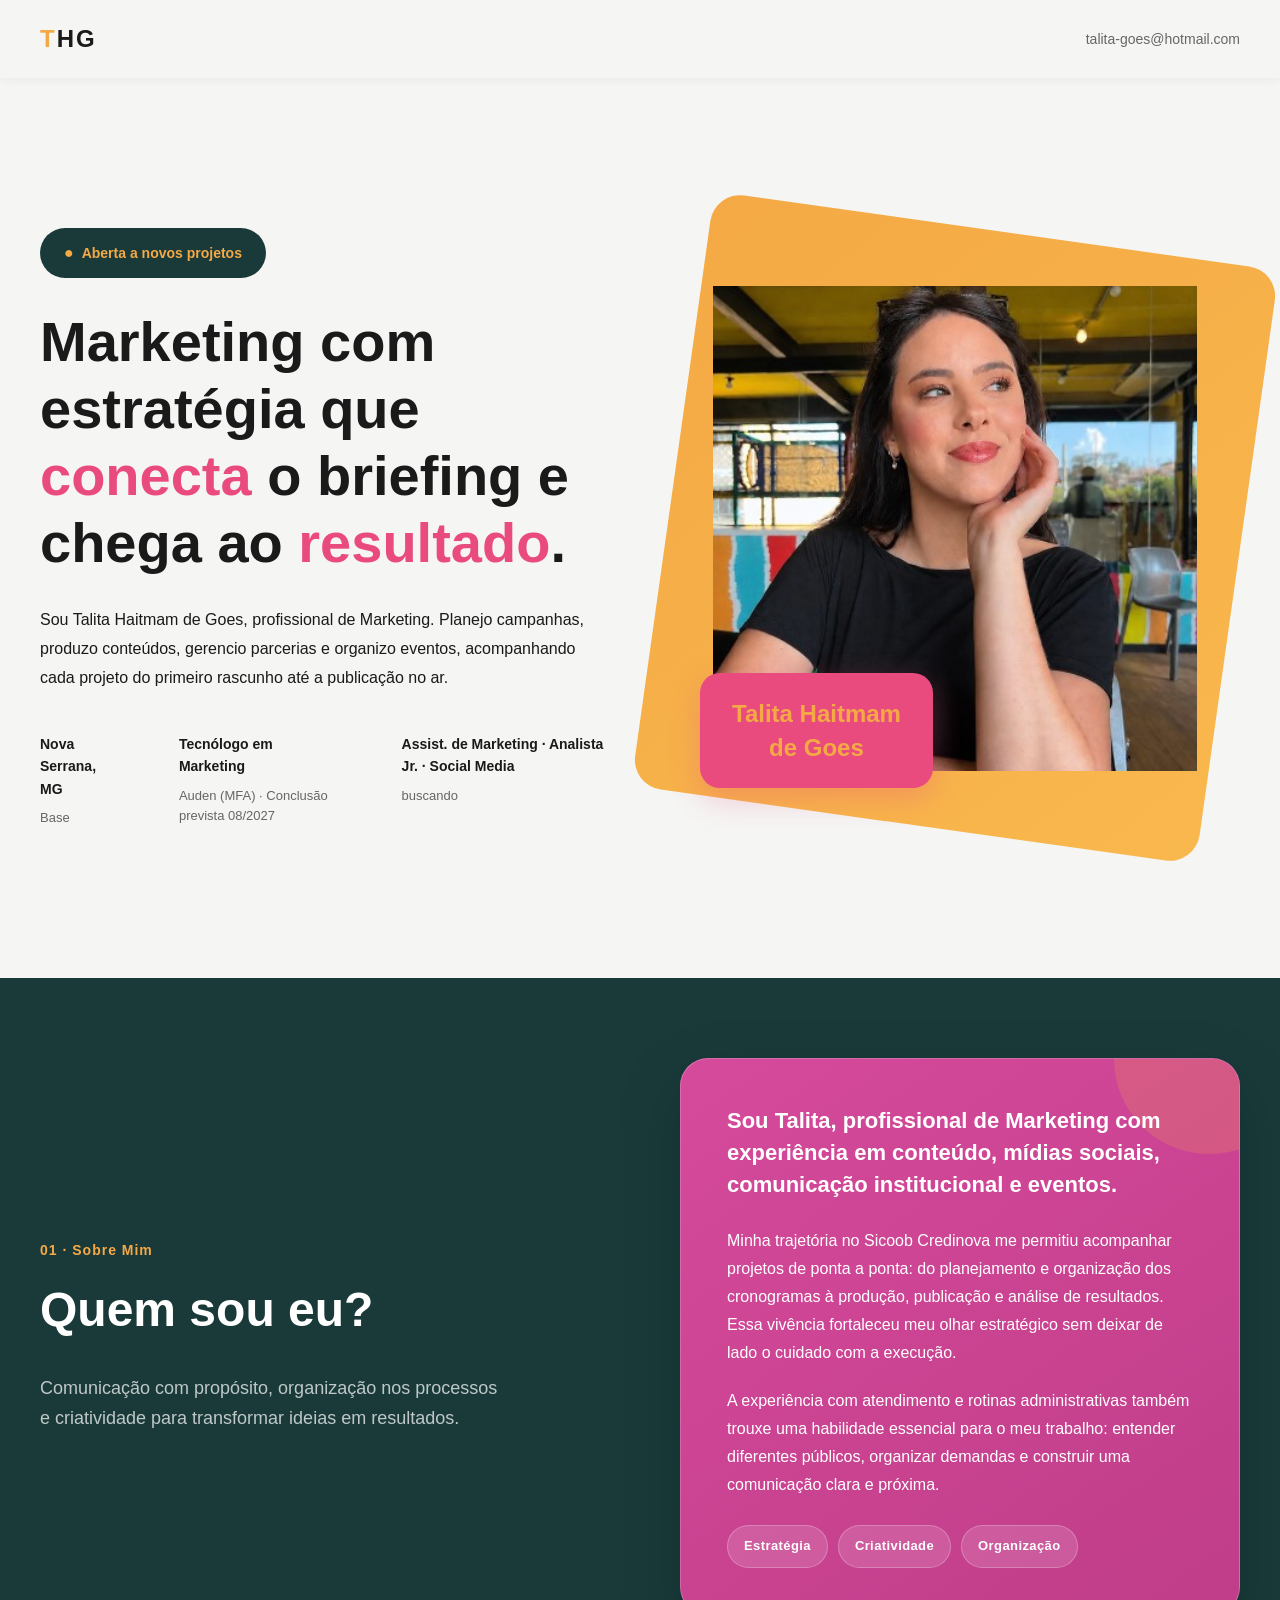
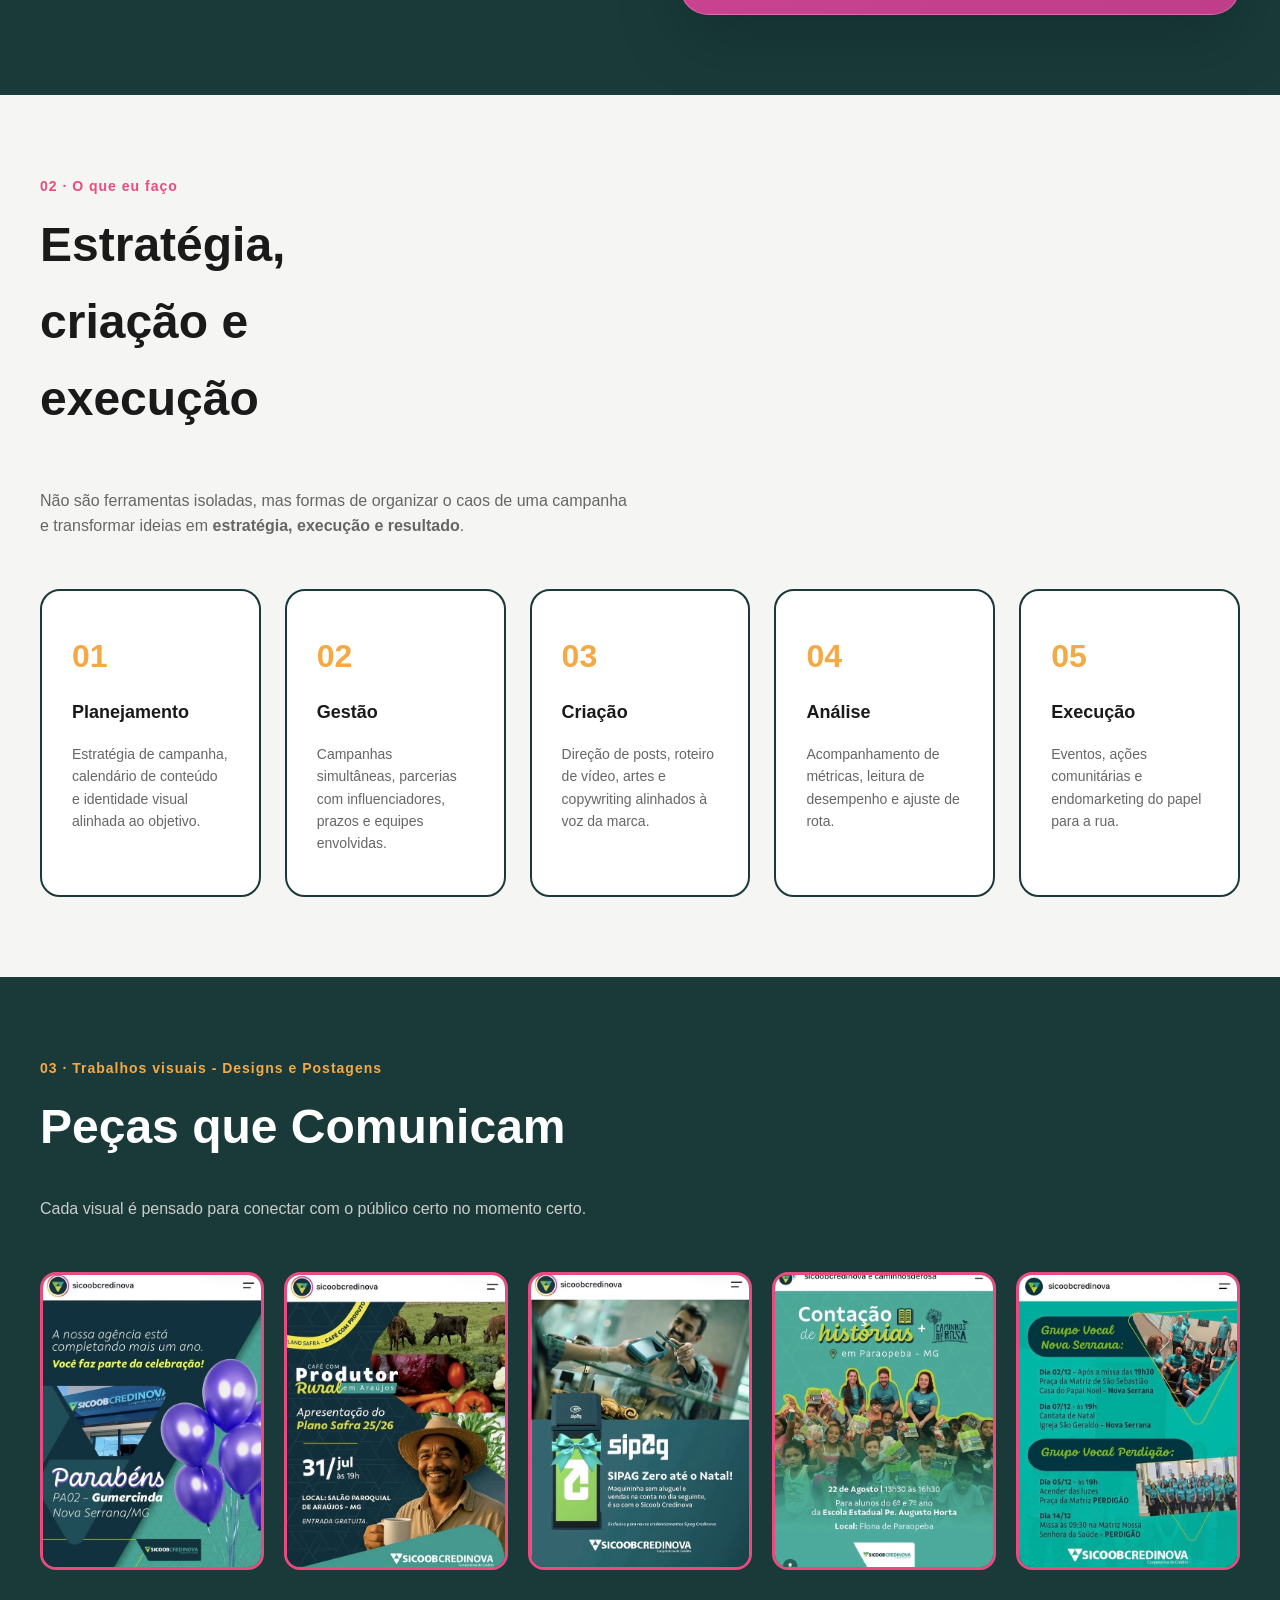
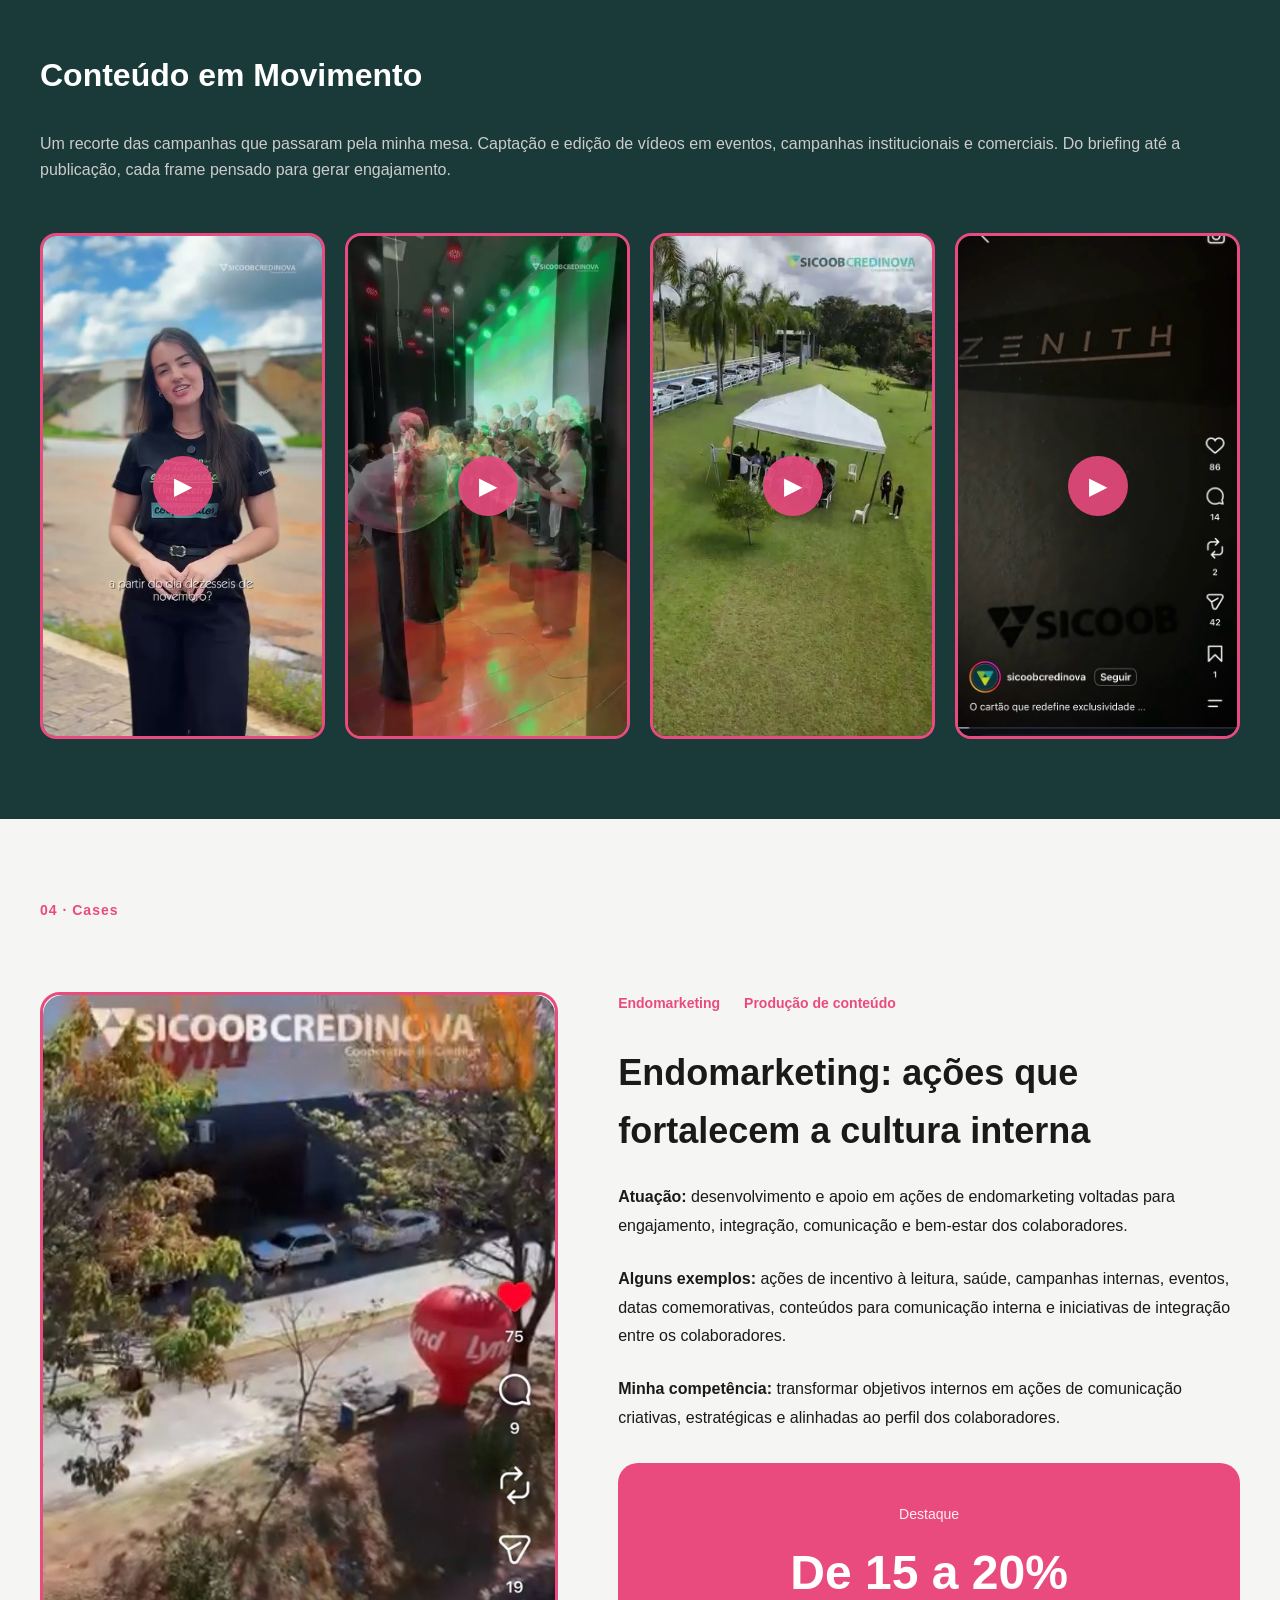
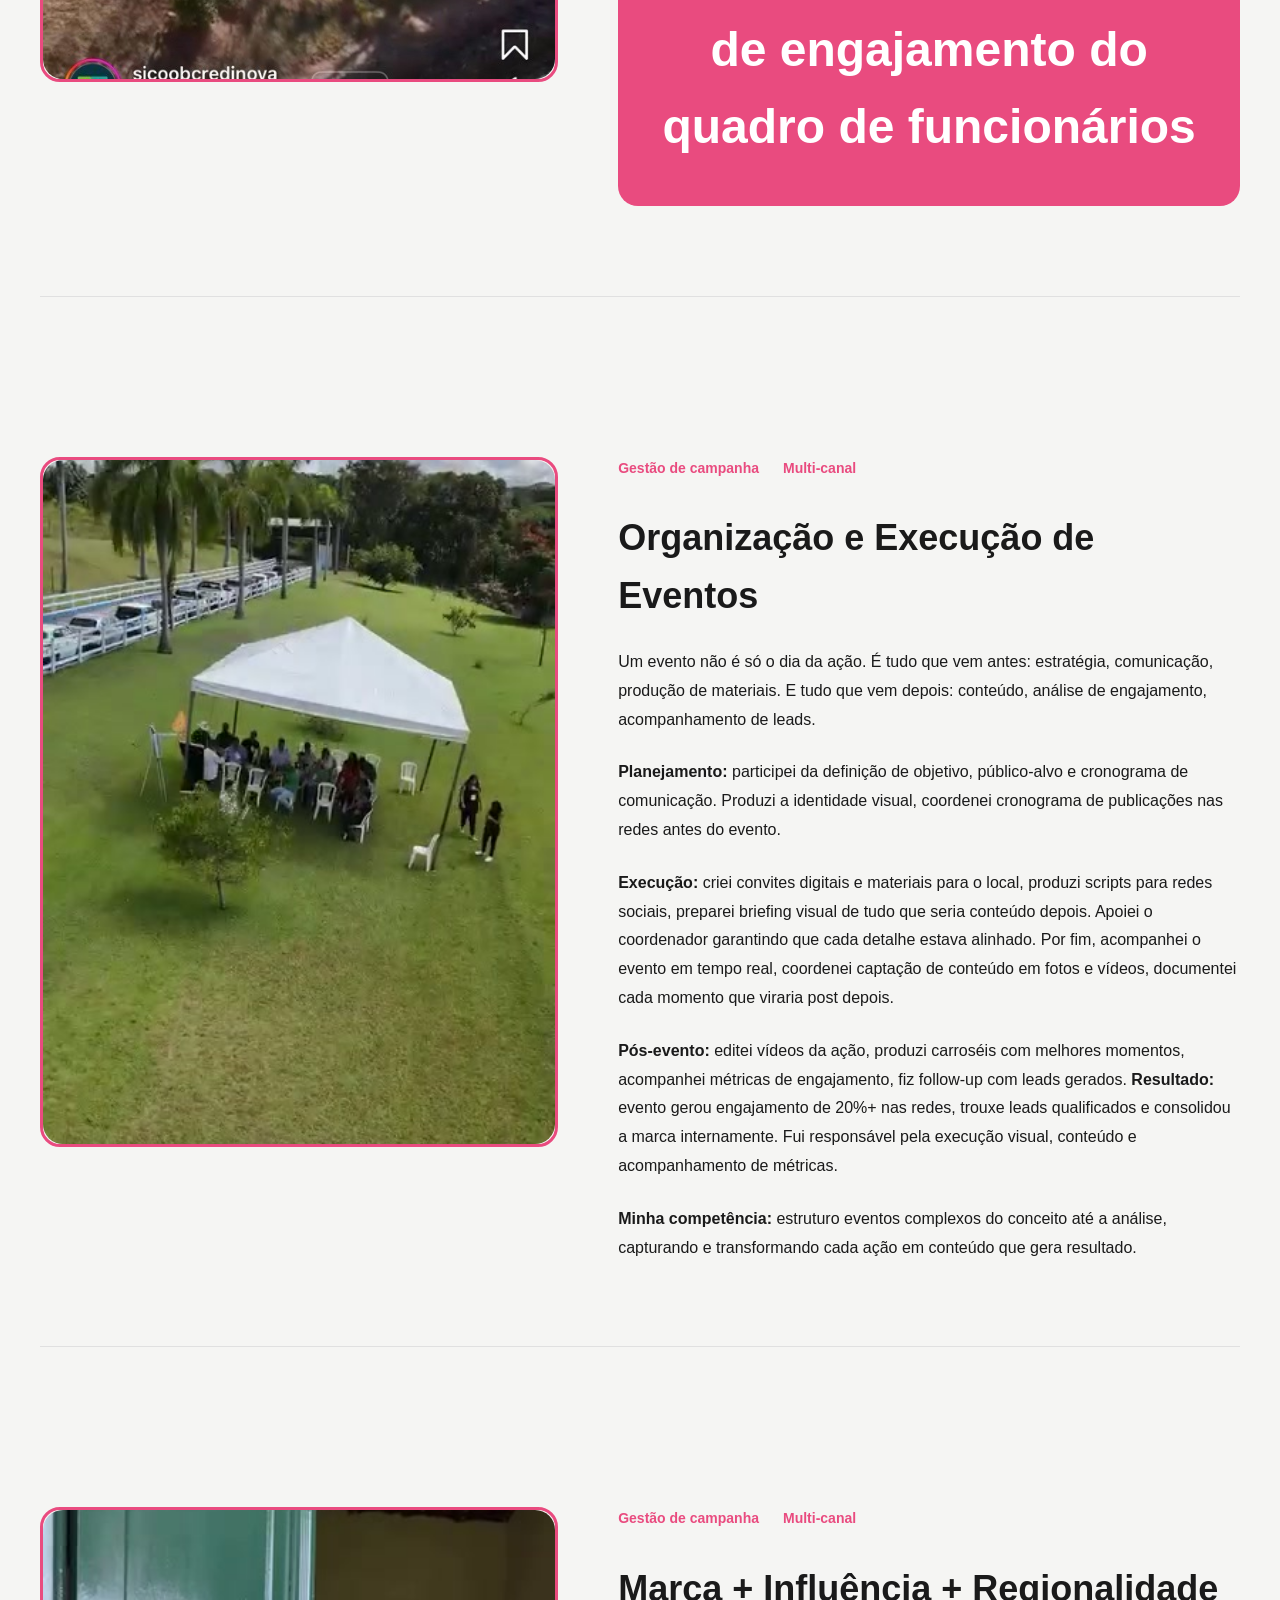
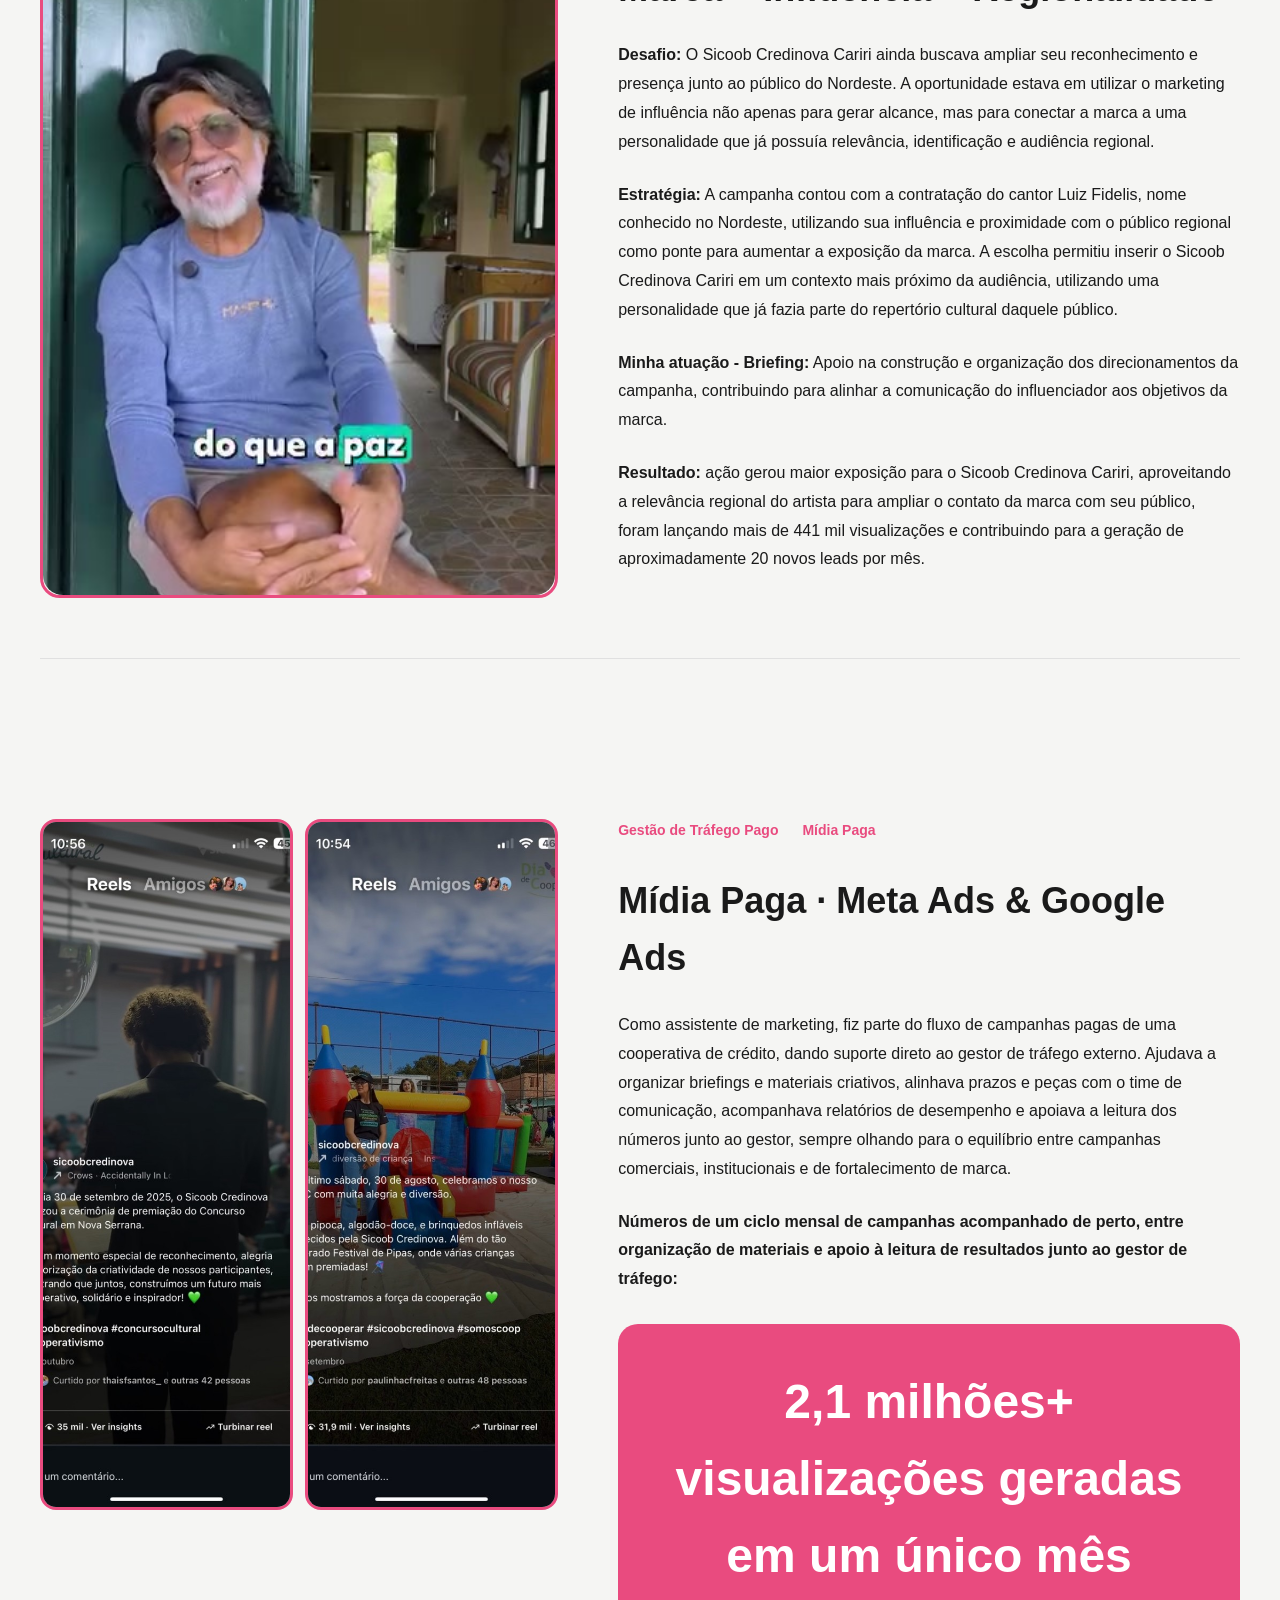
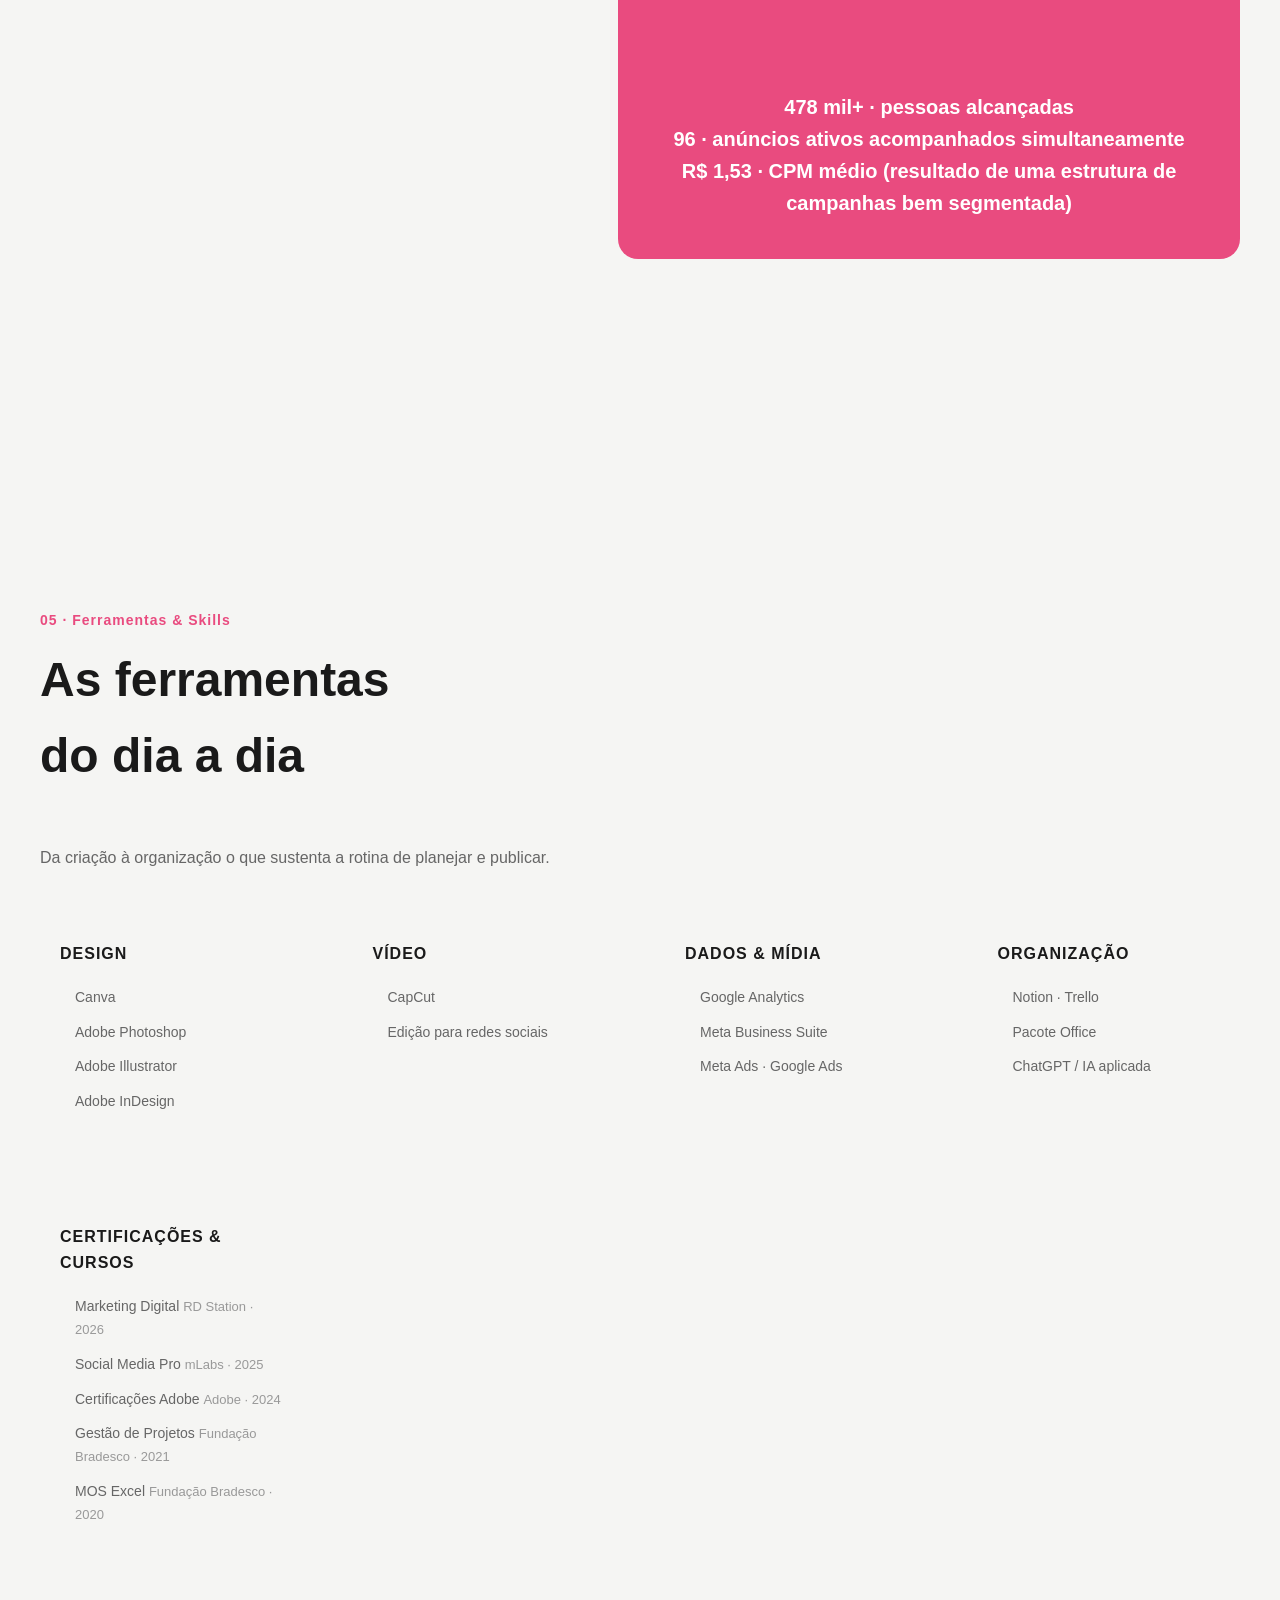
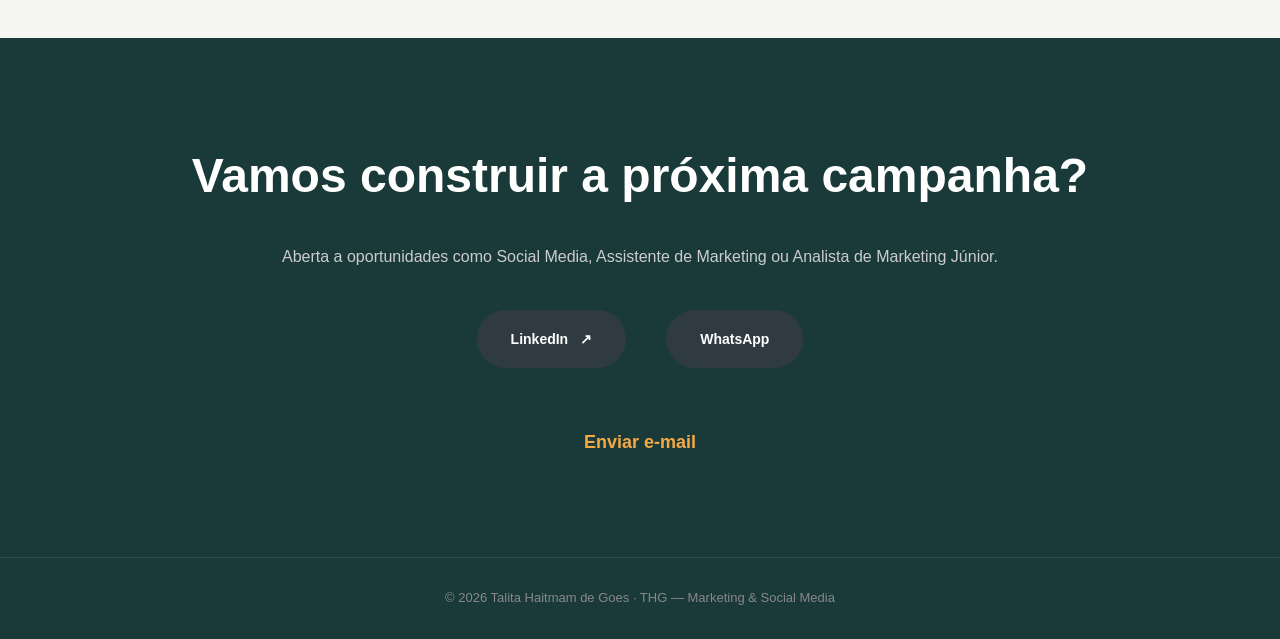
==== commit 71745238: "Update index.html" ====
--- a/index.html
+++ b/index.html
@@ -6,6 +6,45 @@
     <title>Talita Haitmam de Goes | Marketing & Social Media</title>
     <link rel="stylesheet" href="./css/style.css">
     <link rel="llms-txt" href="./llms.txt" type="text/plain">
+
+    <style>
+        /* Ajustes finais de enquadramento */
+        .hero-image-photo {
+            object-fit: contain !important;
+            border-radius: 16px !important;
+            box-shadow: none !important;
+        }
+
+        /* Mídia Paga: cada foto com seu próprio contorno rosa */
+        .case-image-dual {
+            border: none !important;
+            border-radius: 0 !important;
+            overflow: visible !important;
+            aspect-ratio: 9 / 12;
+            display: grid;
+            grid-template-columns: 1fr 1fr;
+            gap: 12px;
+            background: transparent;
+        }
+
+        .case-image-dual-item {
+            min-width: 0;
+            min-height: 0;
+            height: 100%;
+            border: 3px solid var(--color-primary-pink);
+            border-radius: 16px;
+            overflow: hidden;
+            background: var(--color-light-bg);
+        }
+
+        .case-image-dual-item img {
+            display: block;
+            width: 100%;
+            height: 100%;
+            object-fit: cover;
+            border-radius: 0;
+        }
+    </style>
 </head>
 <body>
     <!-- SCROLL PROGRESS BAR -->
@@ -43,7 +82,7 @@
 
         <div class="hero-image">
             <div class="hero-image-bg"></div>
-            <img src="./fotos/perfil-talita.jfif" alt="Talita Haitmam de Goes" class="hero-image-photo" loading="lazy" style="object-fit: contain;">
+            <img src="./fotos/perfil-talita.jfif" alt="Talita Haitmam de Goes" class="hero-image-photo" loading="lazy">
             <div class="hero-name-badge">Talita Haitmam<br>de Goes</div>
         </div>
     </section>
@@ -156,9 +195,9 @@
                 </video>
                 <div class="play-icon">▶</div>
             </div>
-            <div class="gallery-video" onclick="openModal('./videos/influencia-luiz-fidelis.mp4')">
-                <video preload="metadata" poster="./fotos/influencia-luiz-fidelis.jpg">
-                    <source src="./videos/influencia-luiz-fidelis.mp4" type="video/mp4">
+            <div class="gallery-video" onclick="openModal('./videos/institucional-cartao-zenith.mp4')">
+                <video preload="metadata" poster="./fotos/institucional-cartao-zenith.jfif">
+                    <source src="./videos/institucional-cartao-zenith.mp4" type="video/mp4">
                 </video>
                 <div class="play-icon">▶</div>
             </div>
@@ -242,8 +281,13 @@
 
         <!-- CASE 4 - Mídia Paga -->
         <div class="case-item">
-            <div class="case-image">
-                <div class="case-media-gallery" style="display:flex;gap:12px;flex-wrap:wrap;"><img style="width:calc(50% - 6px);object-fit:cover;" src="./fotos/resultado-midia-paga-concurso-cultural.jfif" alt="Mídia Paga - Concurso Cultural" loading="lazy"><img style="width:calc(50% - 6px);object-fit:cover;" src="./fotos/resultado-midia-paga-dia-c.jfif" alt="Mídia Paga - Dia C" loading="lazy"></div>
+            <div class="case-image case-image-dual">
+                <div class="case-image-dual-item">
+                    <img src="./fotos/resultado-midia-paga-concurso-cultural.jfif" alt="Mídia Paga - Concurso Cultural" loading="lazy">
+                </div>
+                <div class="case-image-dual-item">
+                    <img src="./fotos/resultado-midia-paga-dia-c.jfif" alt="Mídia Paga - Dia C" loading="lazy">
+                </div>
             </div>
             <div class="case-content">
                 <div class="case-meta">
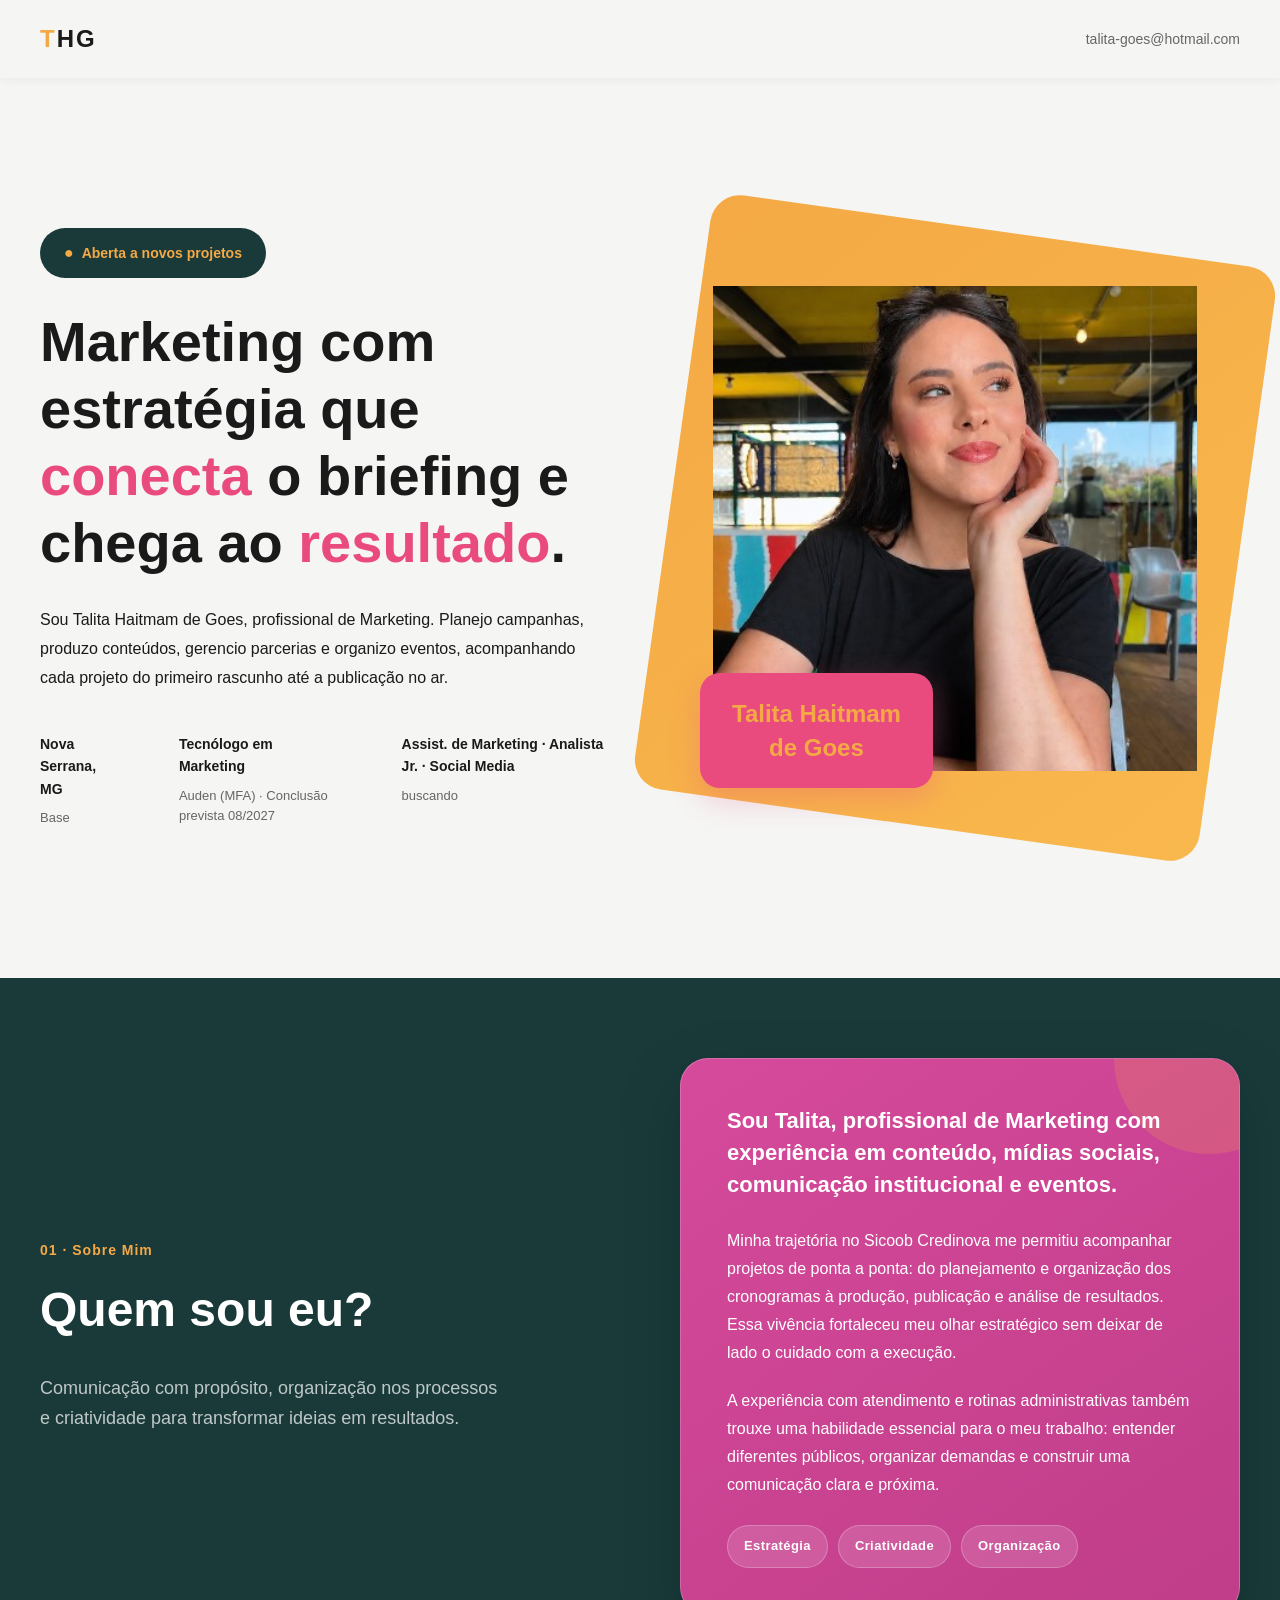
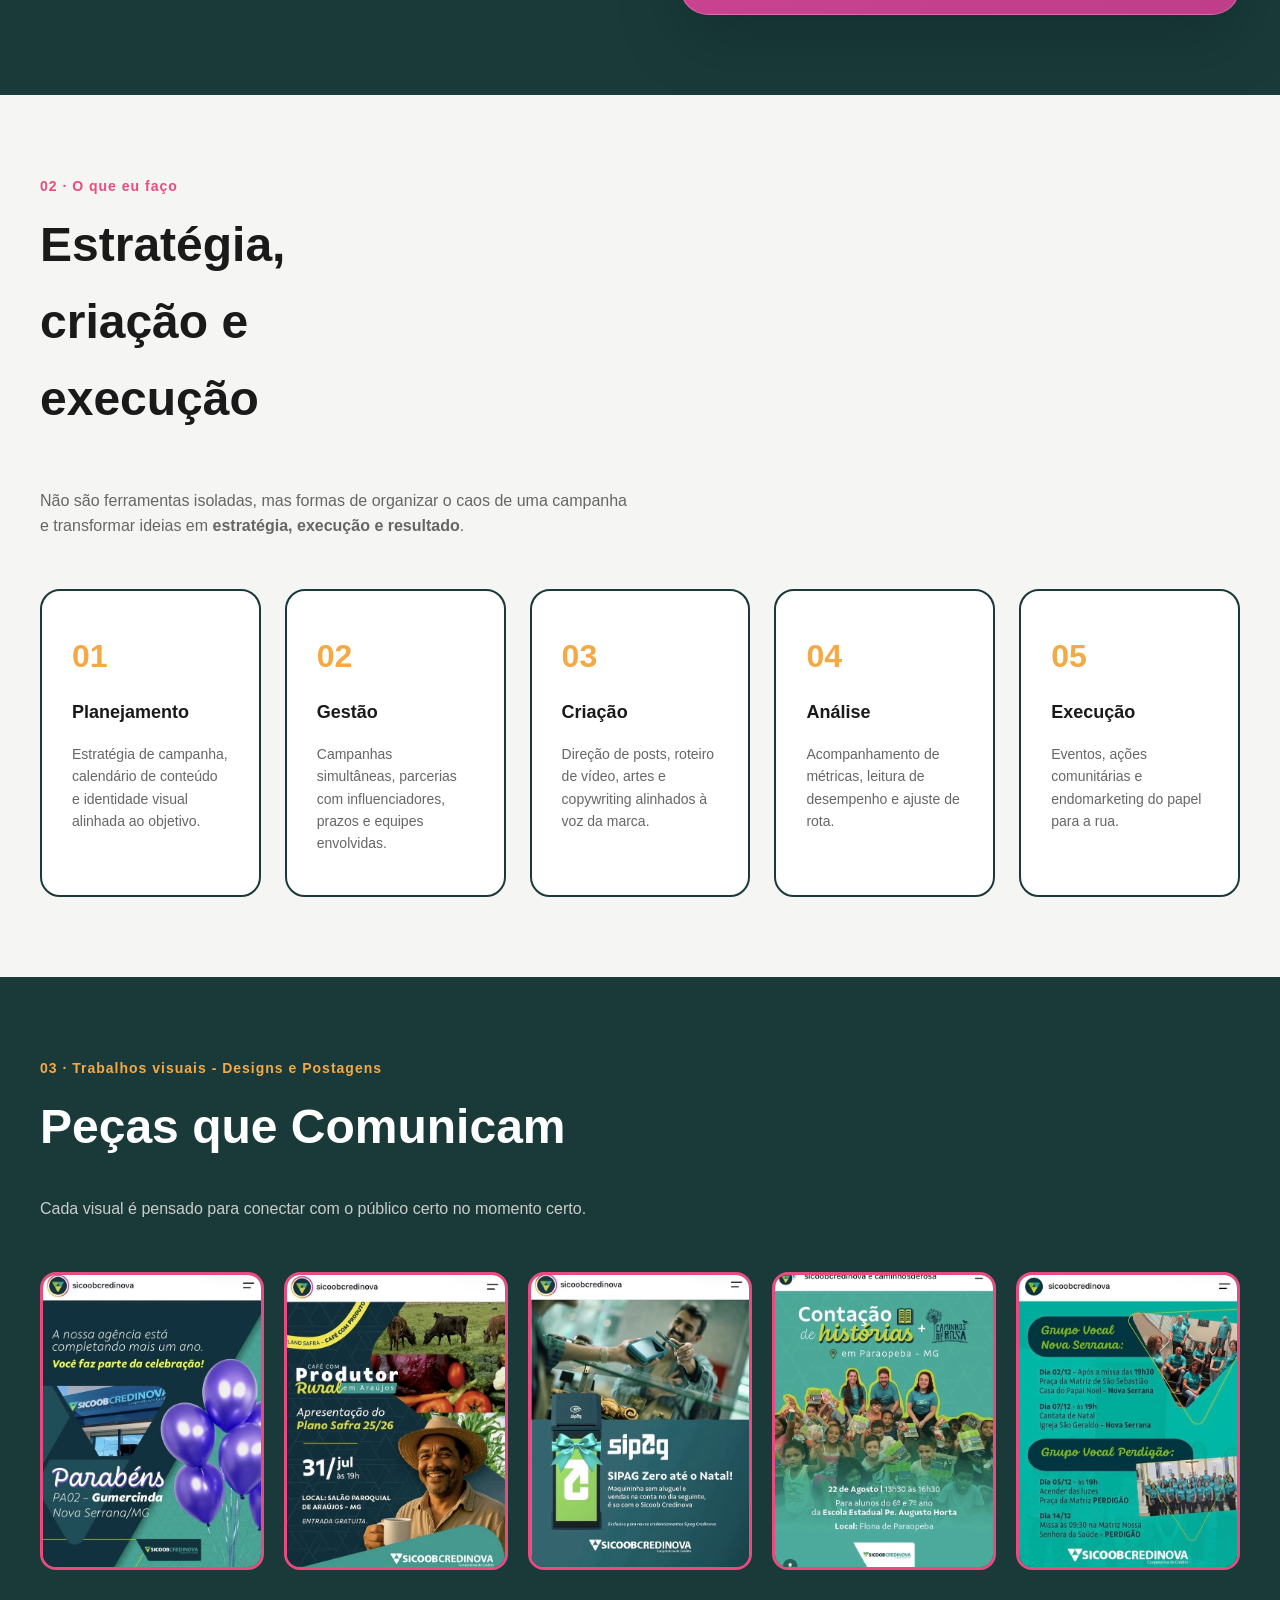
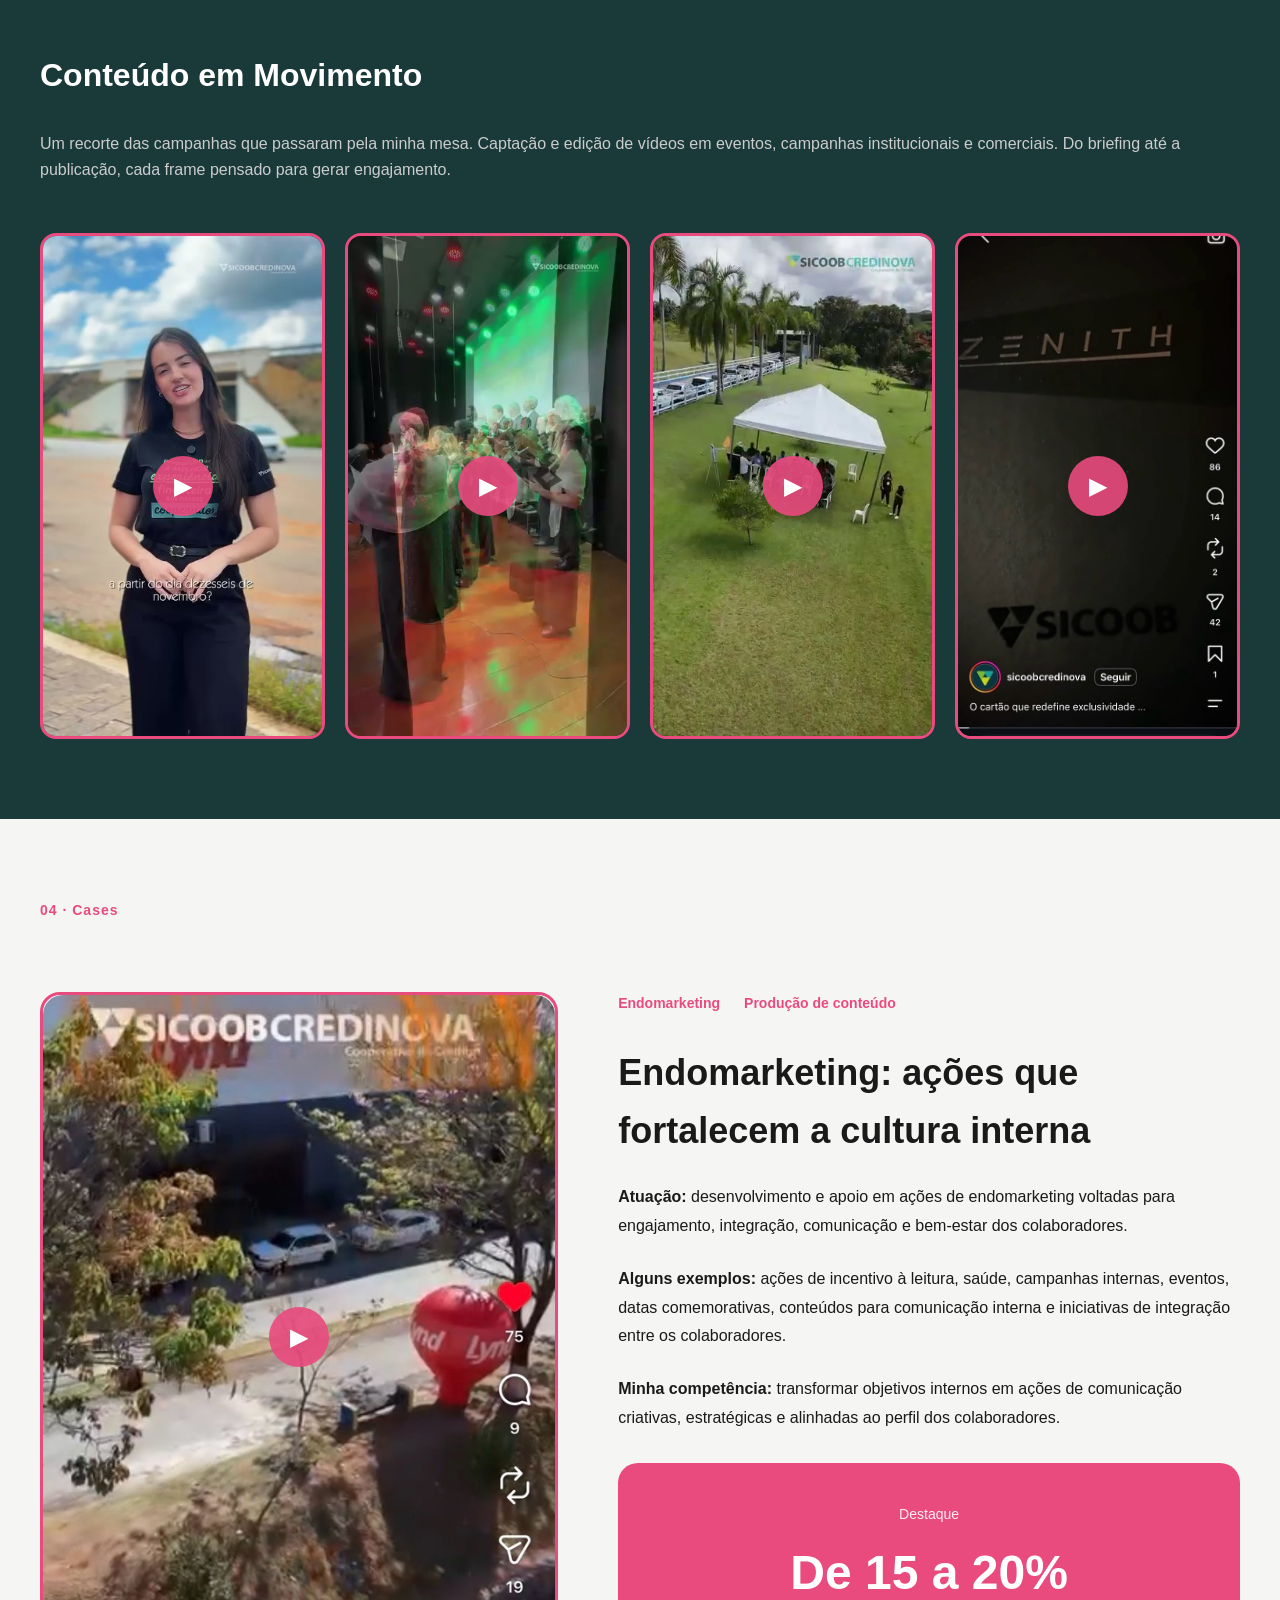
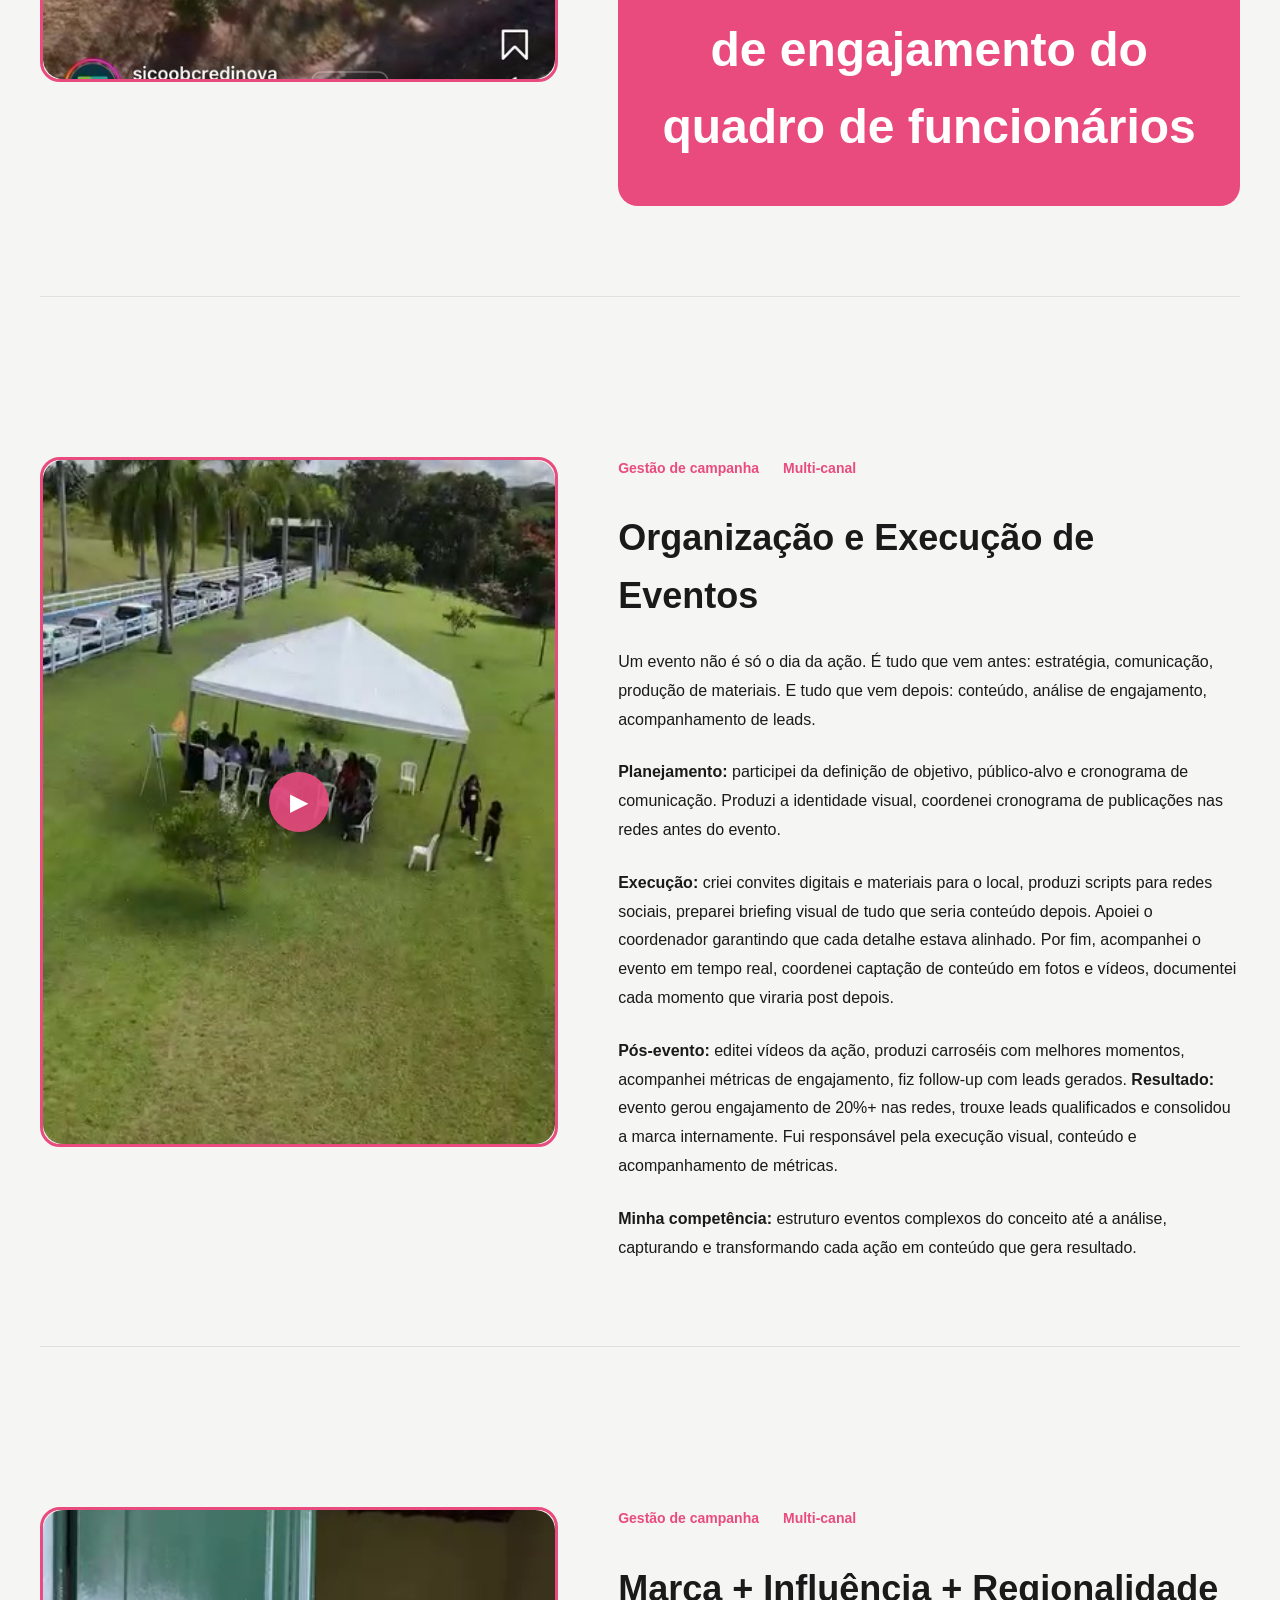
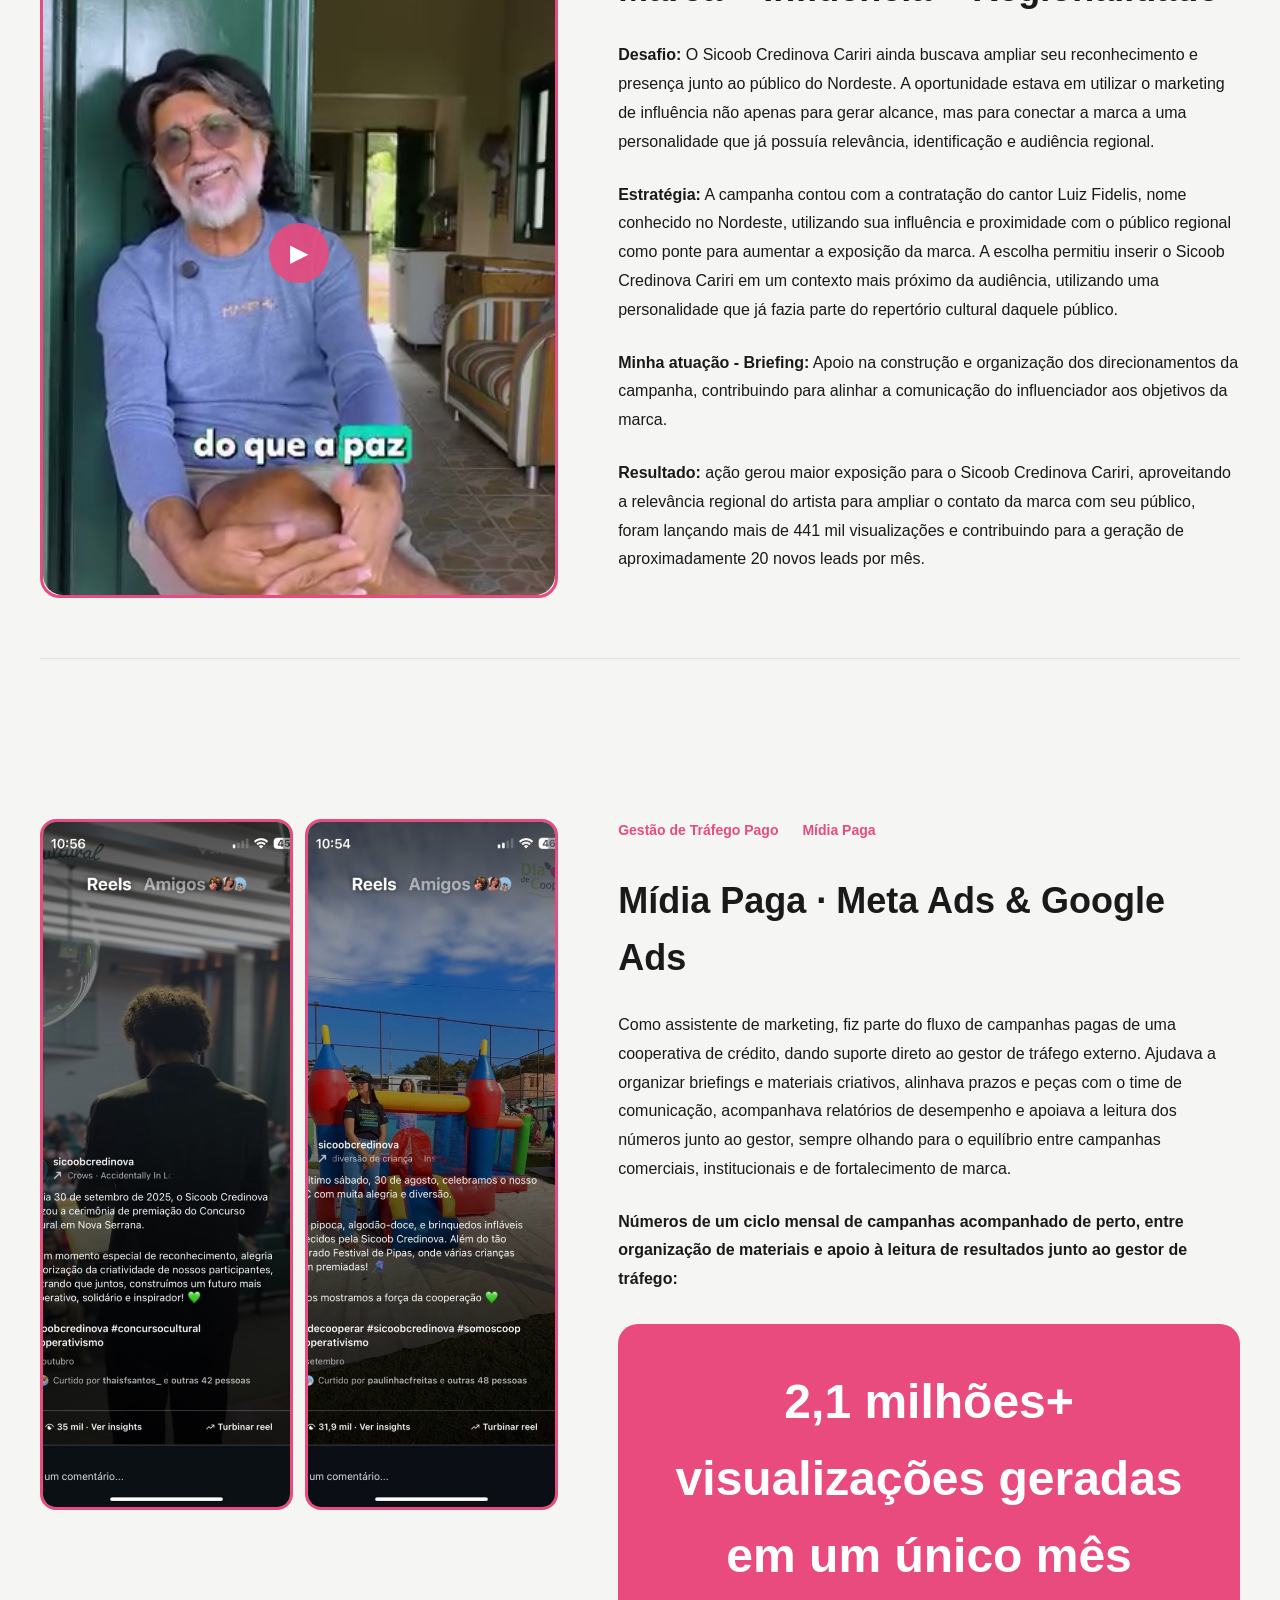
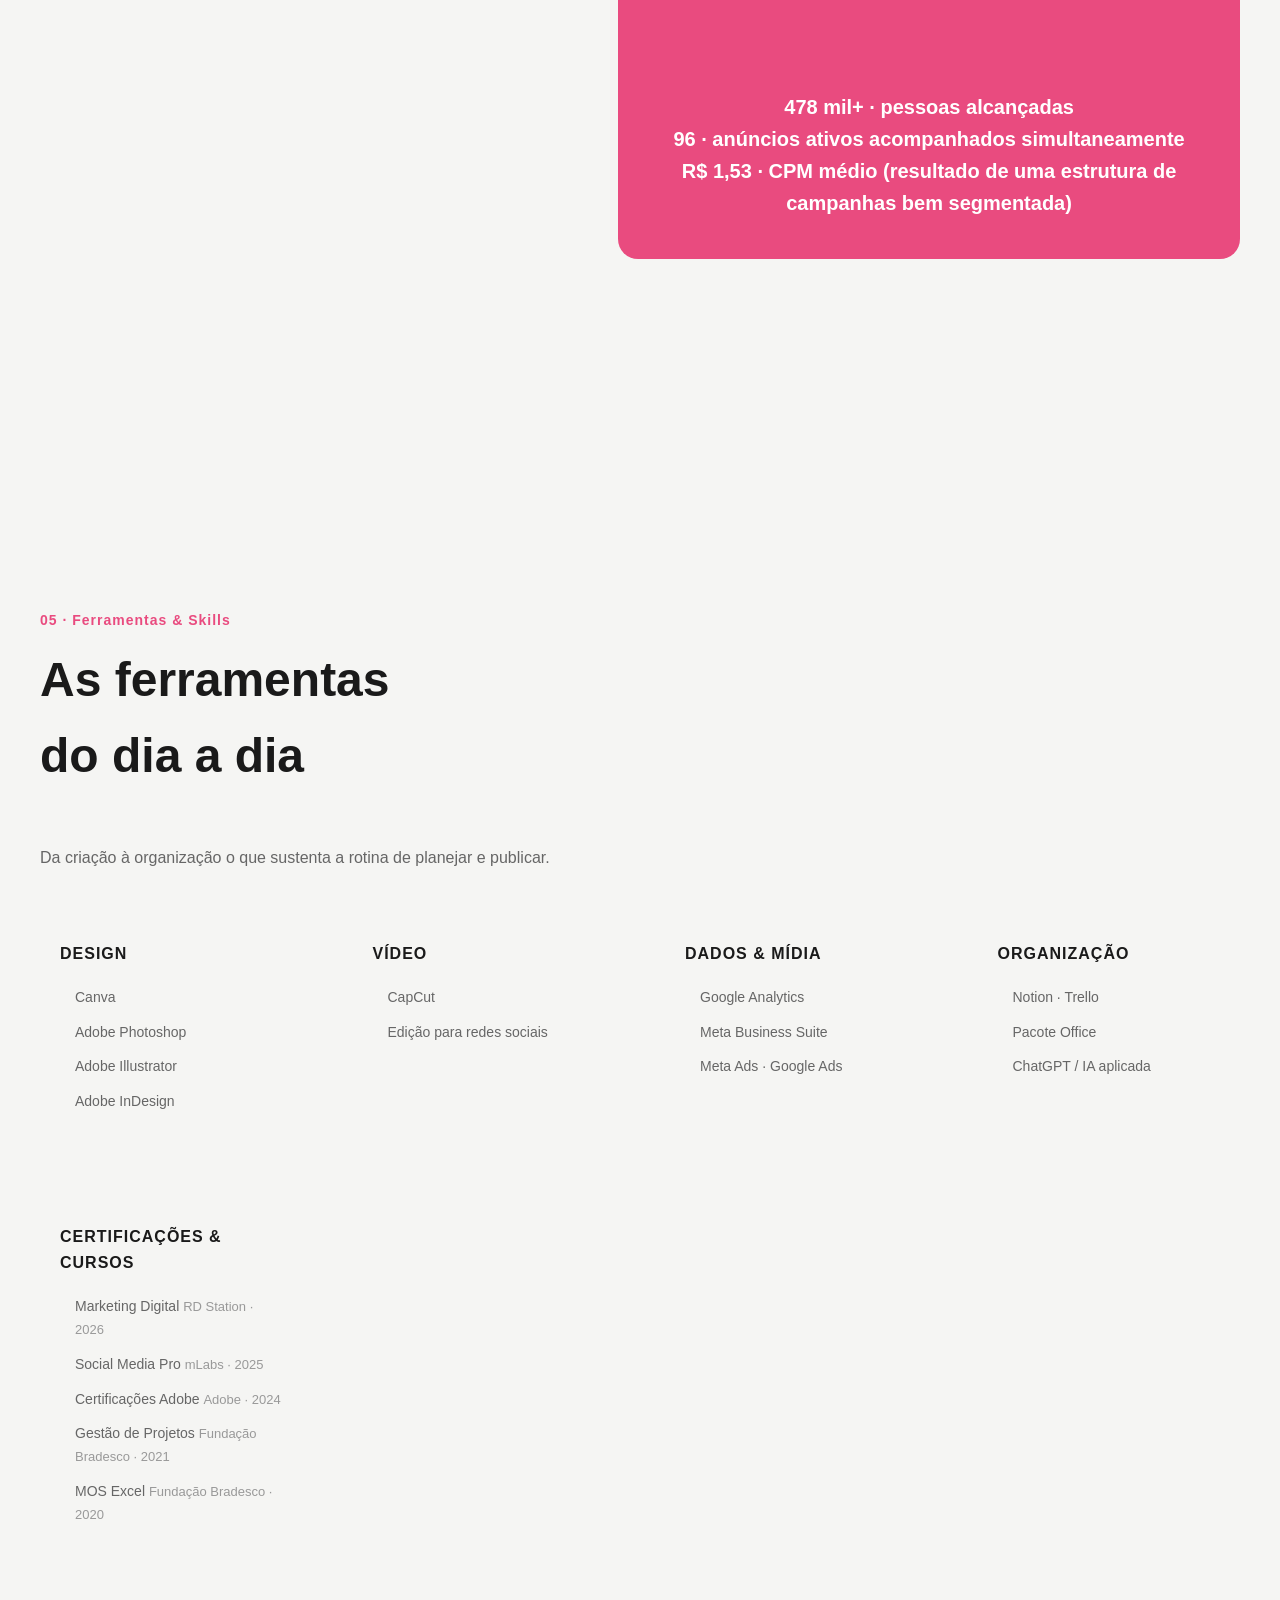
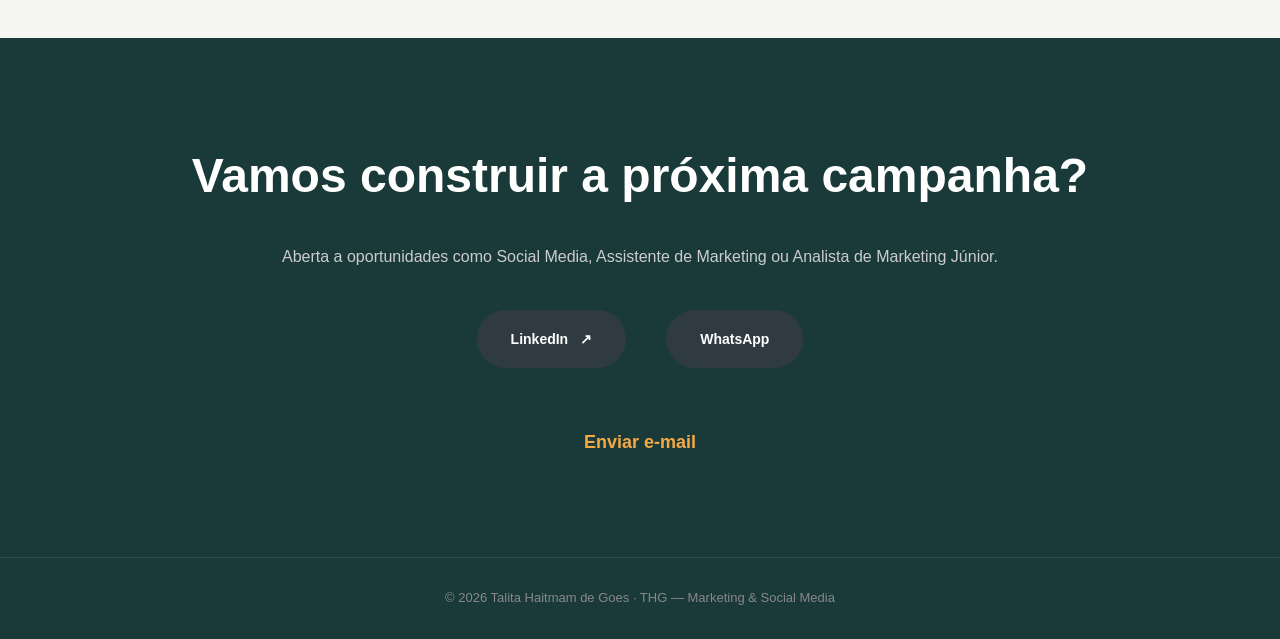
==== commit f2f11f3e: "Update index.html" ====
--- a/index.html
+++ b/index.html
@@ -11,7 +11,7 @@
         /* Ajustes finais de enquadramento */
         .hero-image-photo {
             object-fit: contain !important;
-            border-radius: 16px !important;
+            border-radius: 18px !important;
             box-shadow: none !important;
         }
 
@@ -212,6 +212,7 @@
         <div class="case-item">
             <div class="case-image">
                 <video style="width:100%;height:100%;object-fit:cover;border-radius:inherit;" preload="metadata" poster="./fotos/endomarketing-fic-movimento.jfif" onclick="event.stopPropagation(); openModal('./videos/endomarketing-fic-movimento.mp4')"><source src="./videos/endomarketing-fic-movimento.mp4" type="video/mp4"></video>
+                <div class="play-icon">▶</div>
             </div>
             <div class="case-content">
                 <div class="case-meta">
@@ -237,6 +238,7 @@
         <div class="case-item">
             <div class="case-image">
                 <video style="width:100%;height:100%;object-fit:cover;border-radius:inherit;" preload="metadata" poster="./fotos/evento-cafe-produtor-rural.jpg" onclick="event.stopPropagation(); openModal('./videos/evento-cafe-produtor-rural.mp4')"><source src="./videos/evento-cafe-produtor-rural.mp4" type="video/mp4"></video>
+                <div class="play-icon">▶</div>
             </div>
             <div class="case-content">
                 <div class="case-meta">
@@ -261,6 +263,7 @@
         <div class="case-item">
             <div class="case-image">
                 <video style="width:100%;height:100%;object-fit:cover;border-radius:inherit;" preload="metadata" poster="./fotos/influencia-luiz-fidelis.jpg" onclick="event.stopPropagation(); openModal('./videos/influencia-luiz-fidelis.mp4')"><source src="./videos/influencia-luiz-fidelis.mp4" type="video/mp4"></video>
+                <div class="play-icon">▶</div>
             </div>
             <div class="case-content">
                 <div class="case-meta">
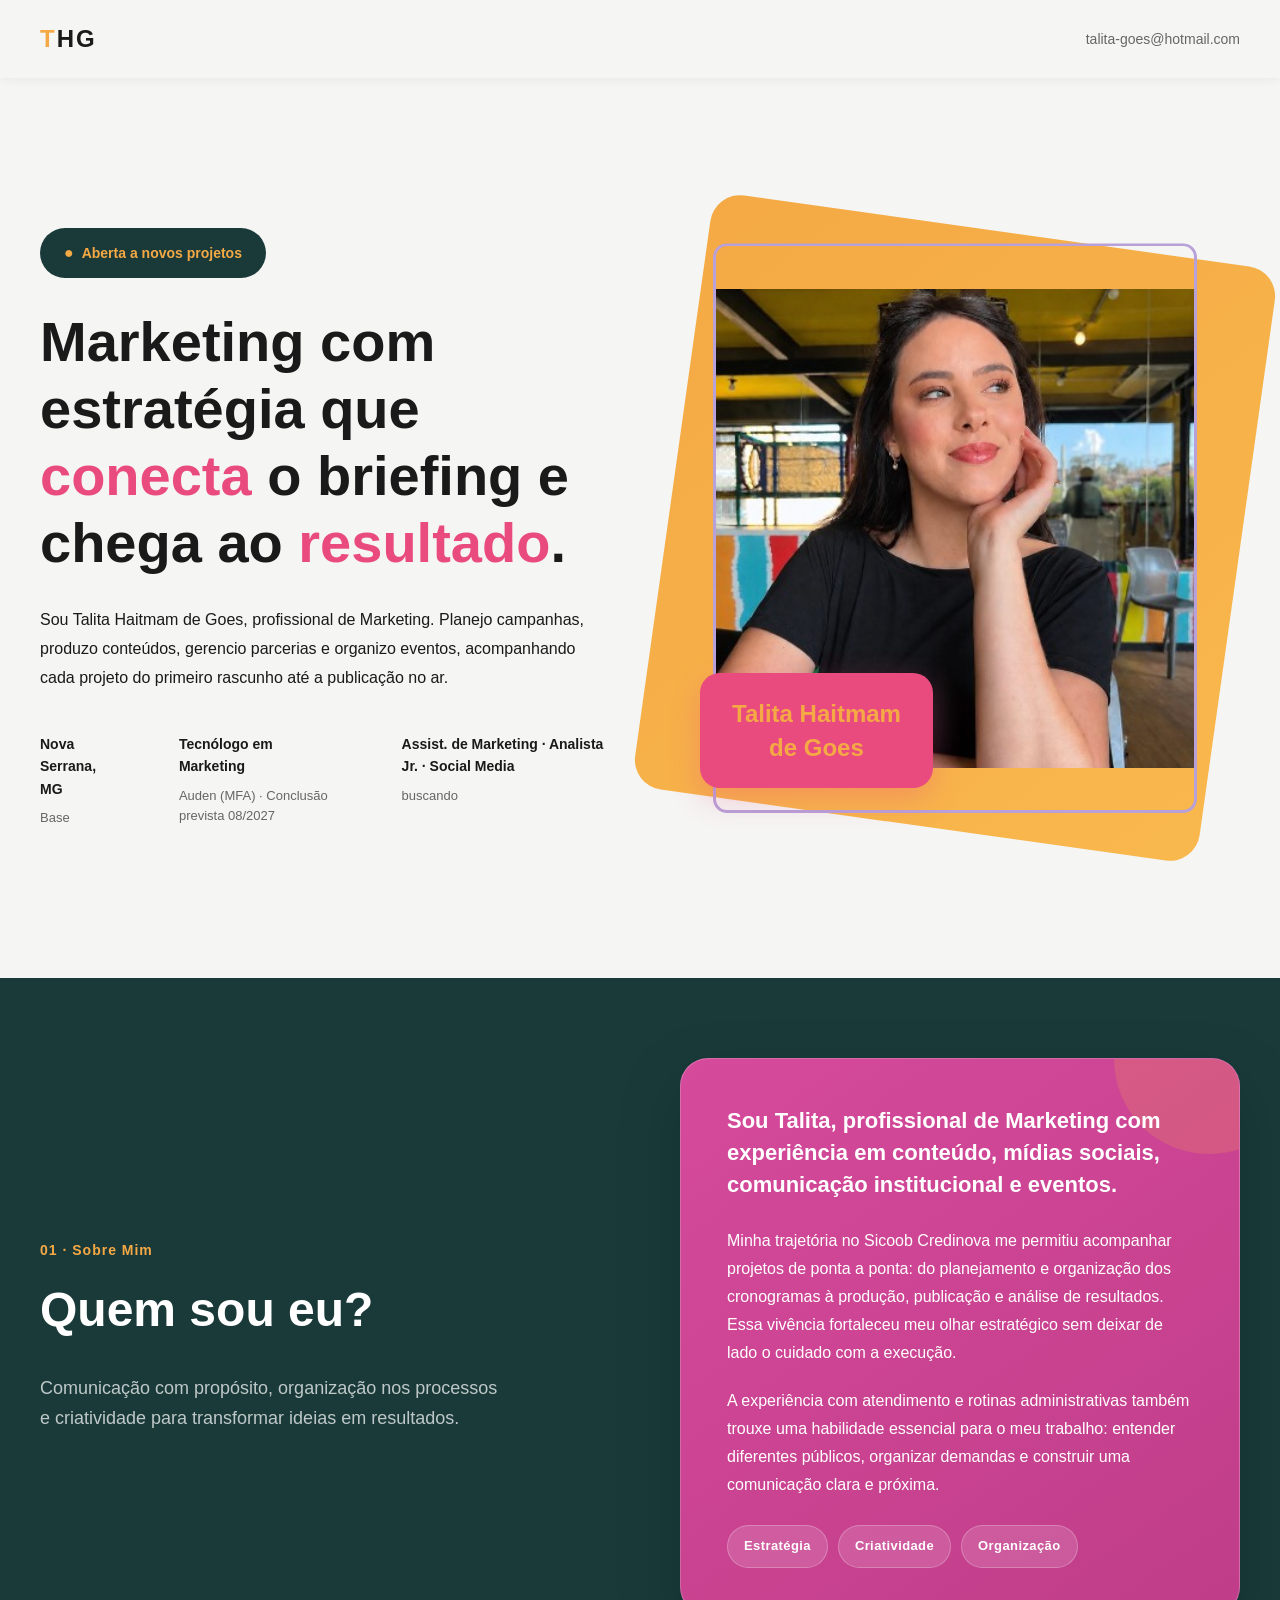
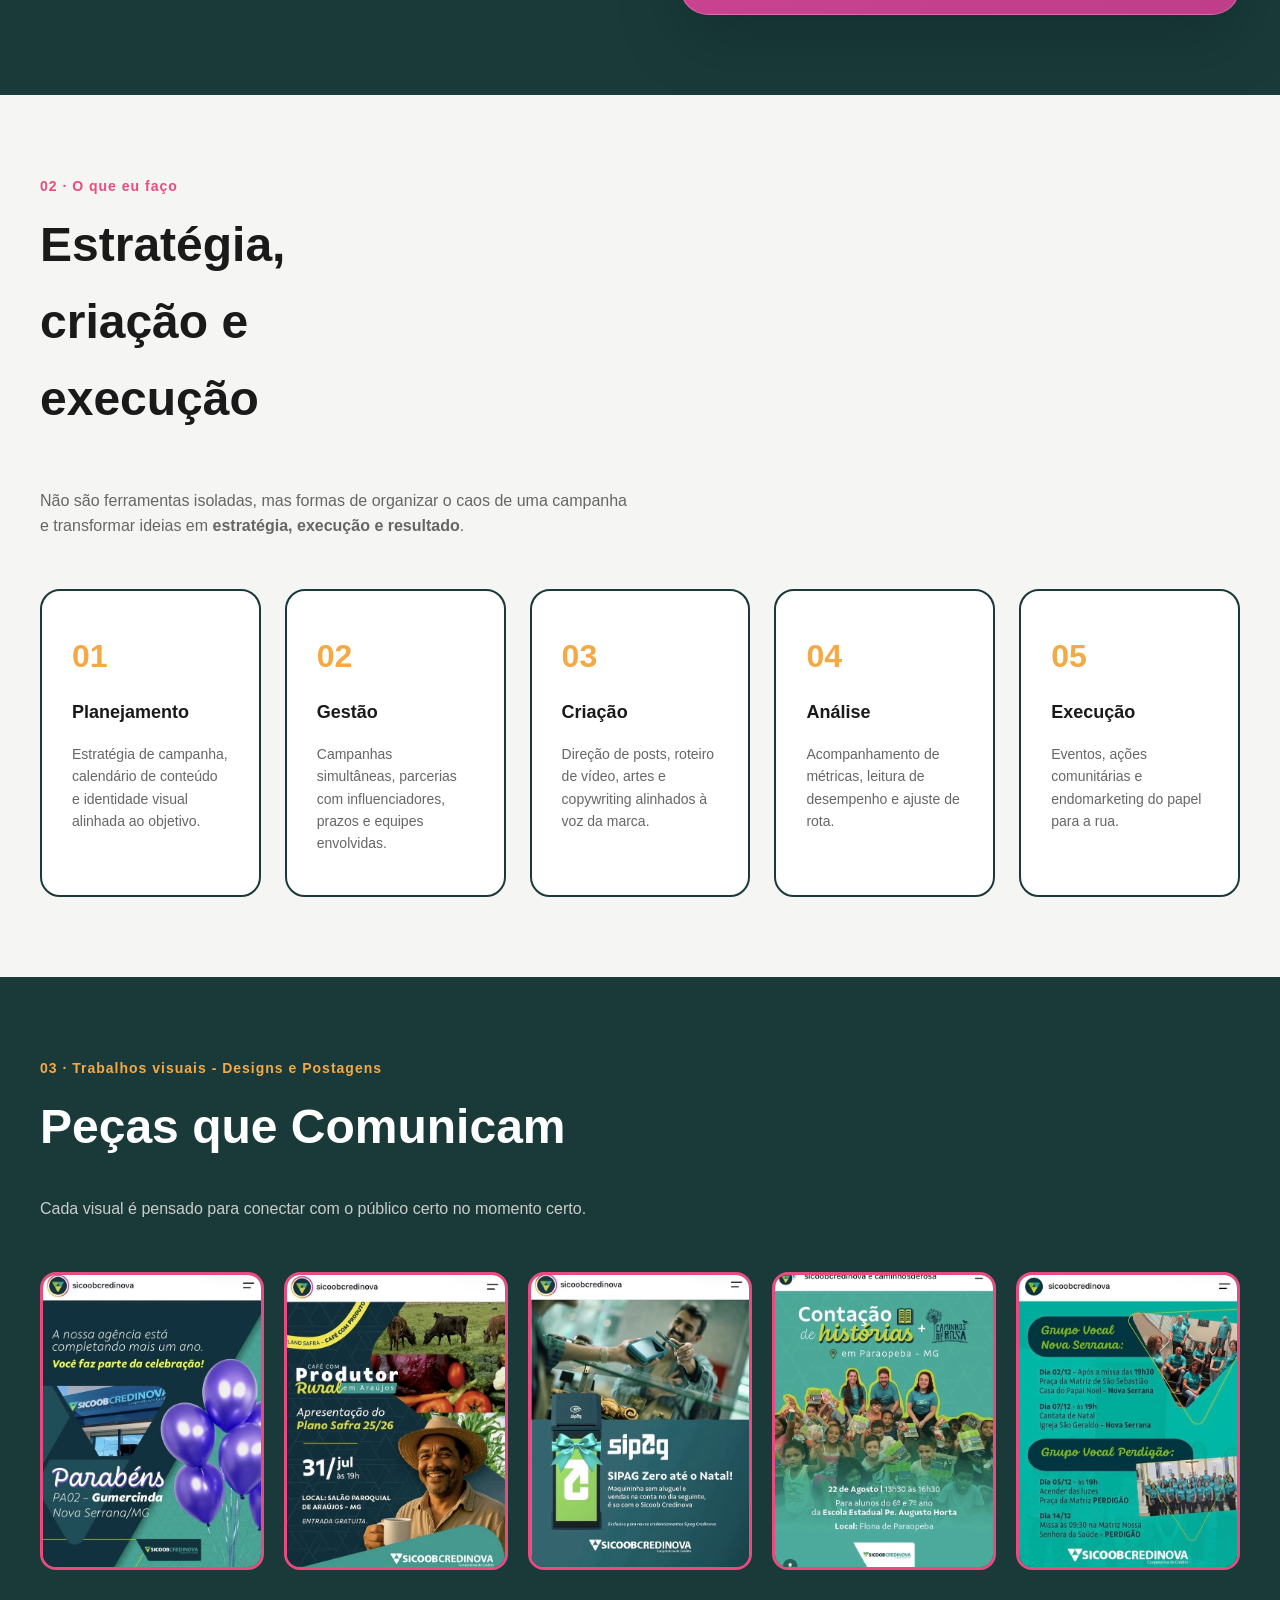
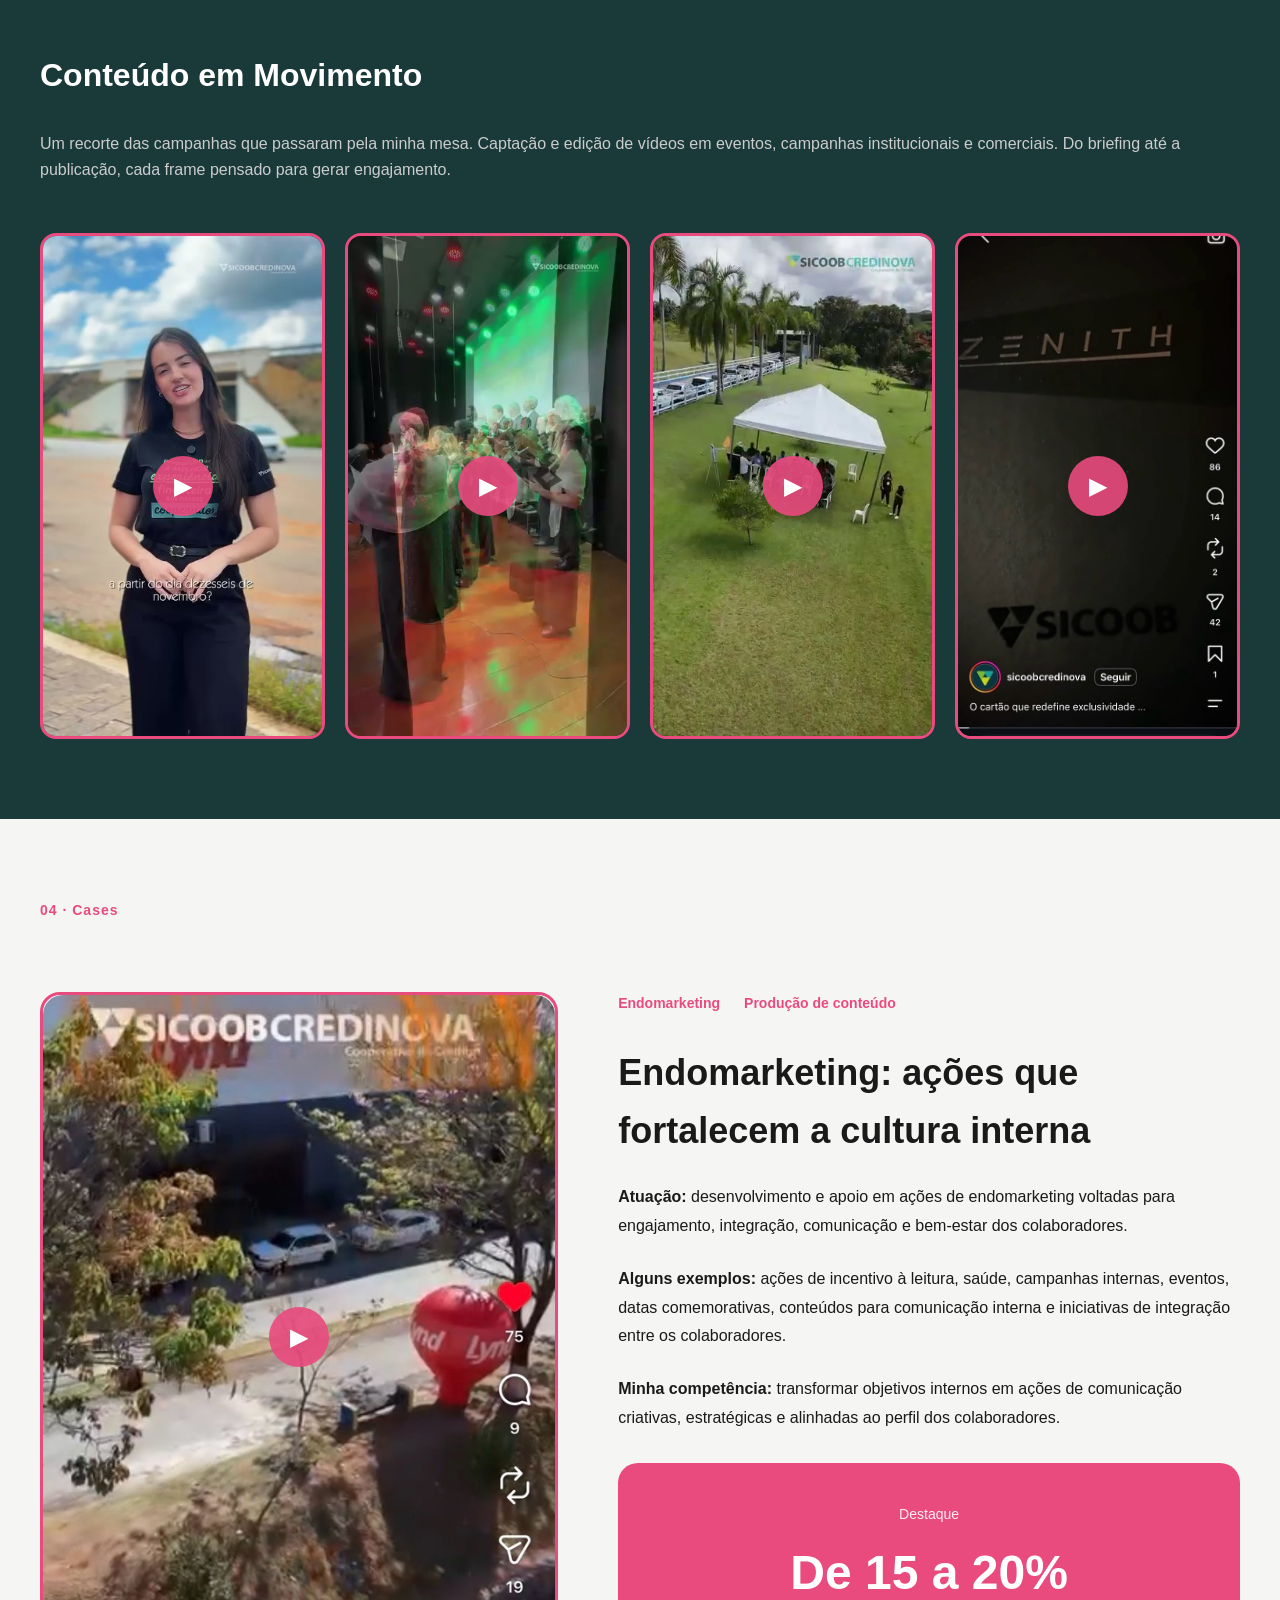
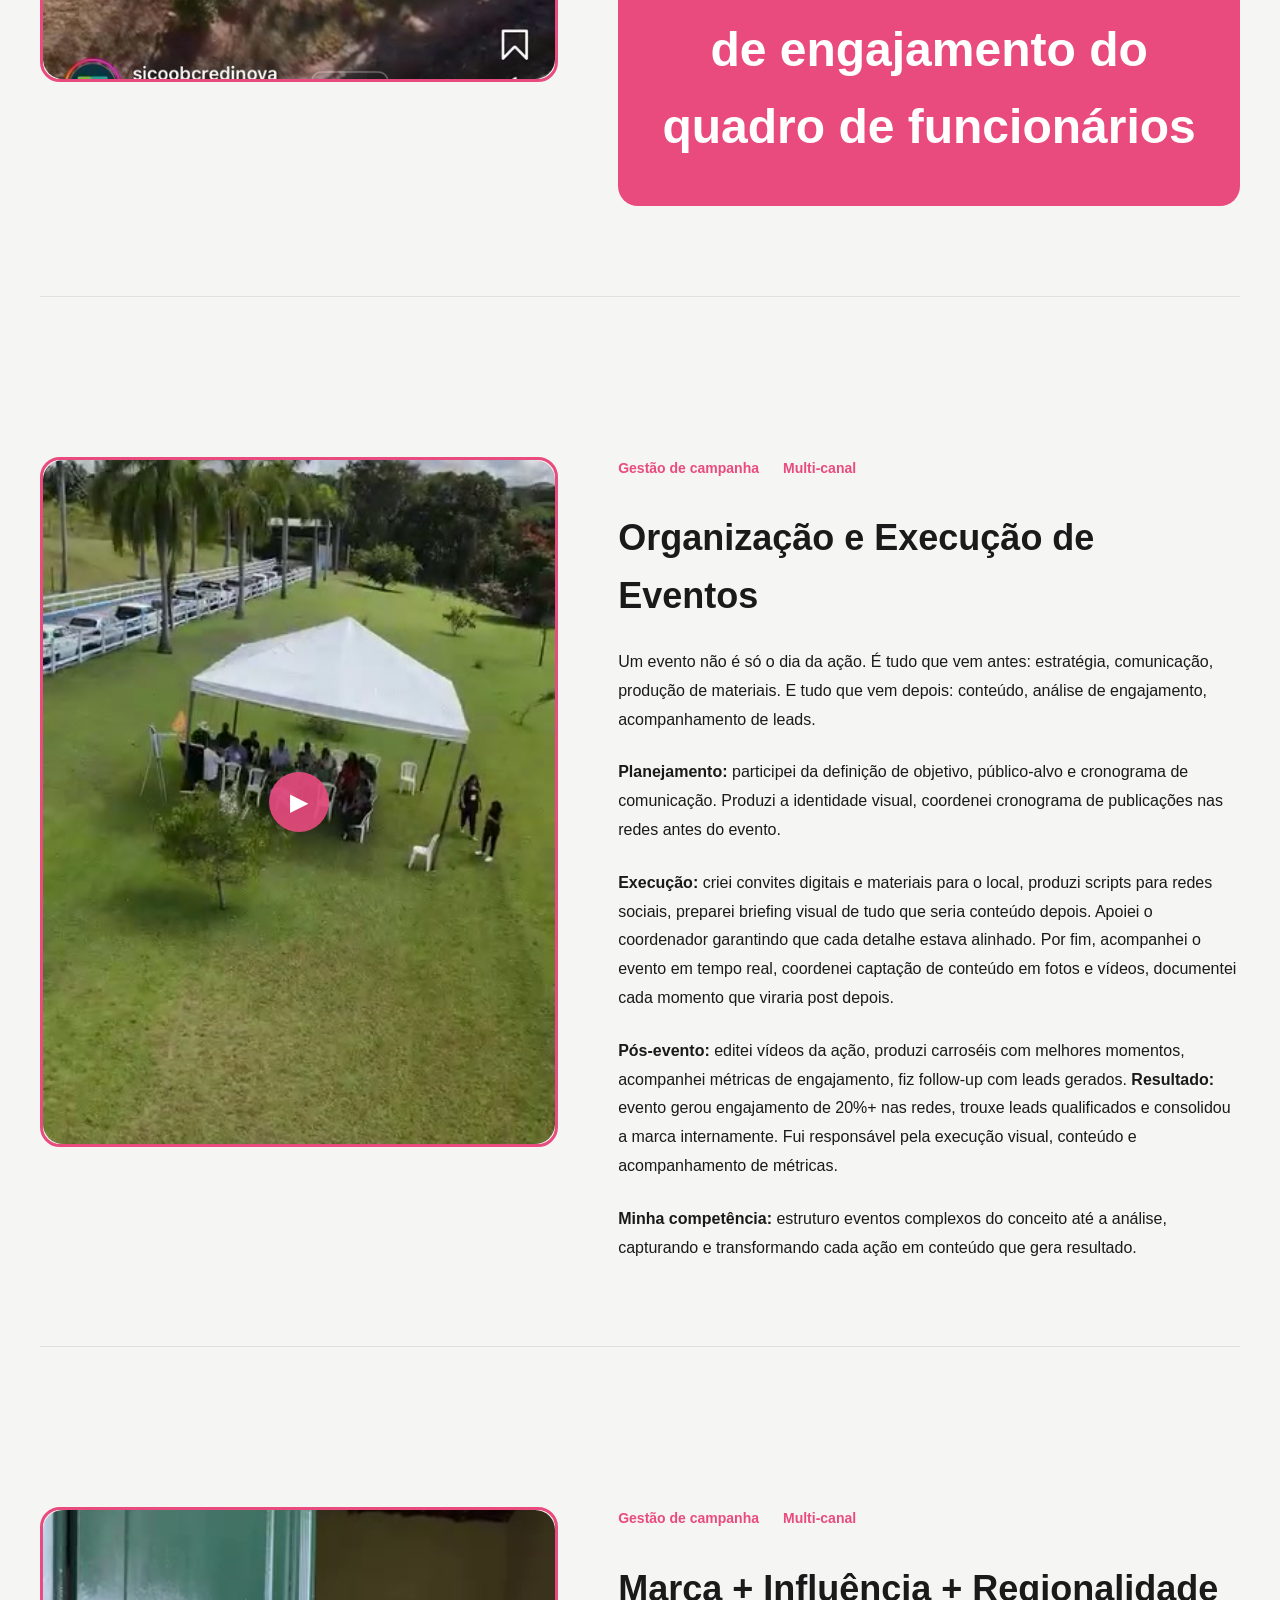
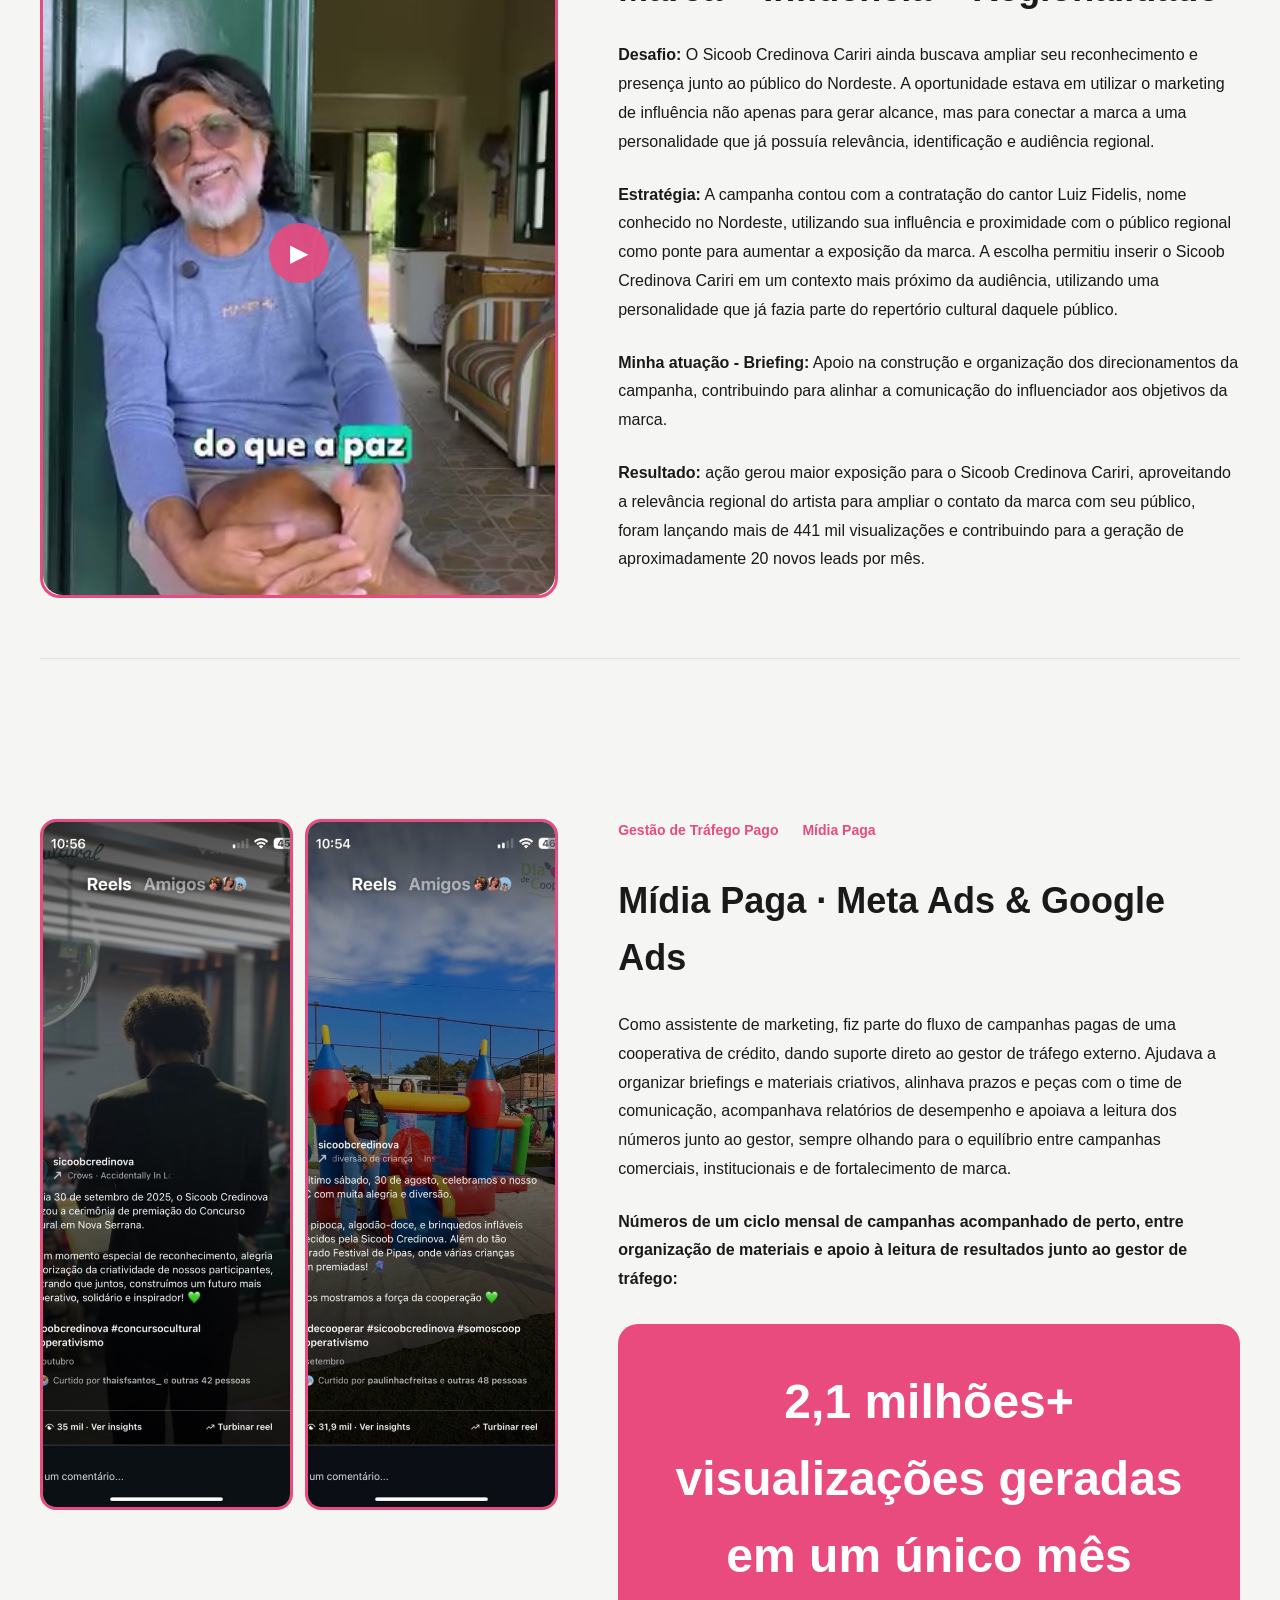
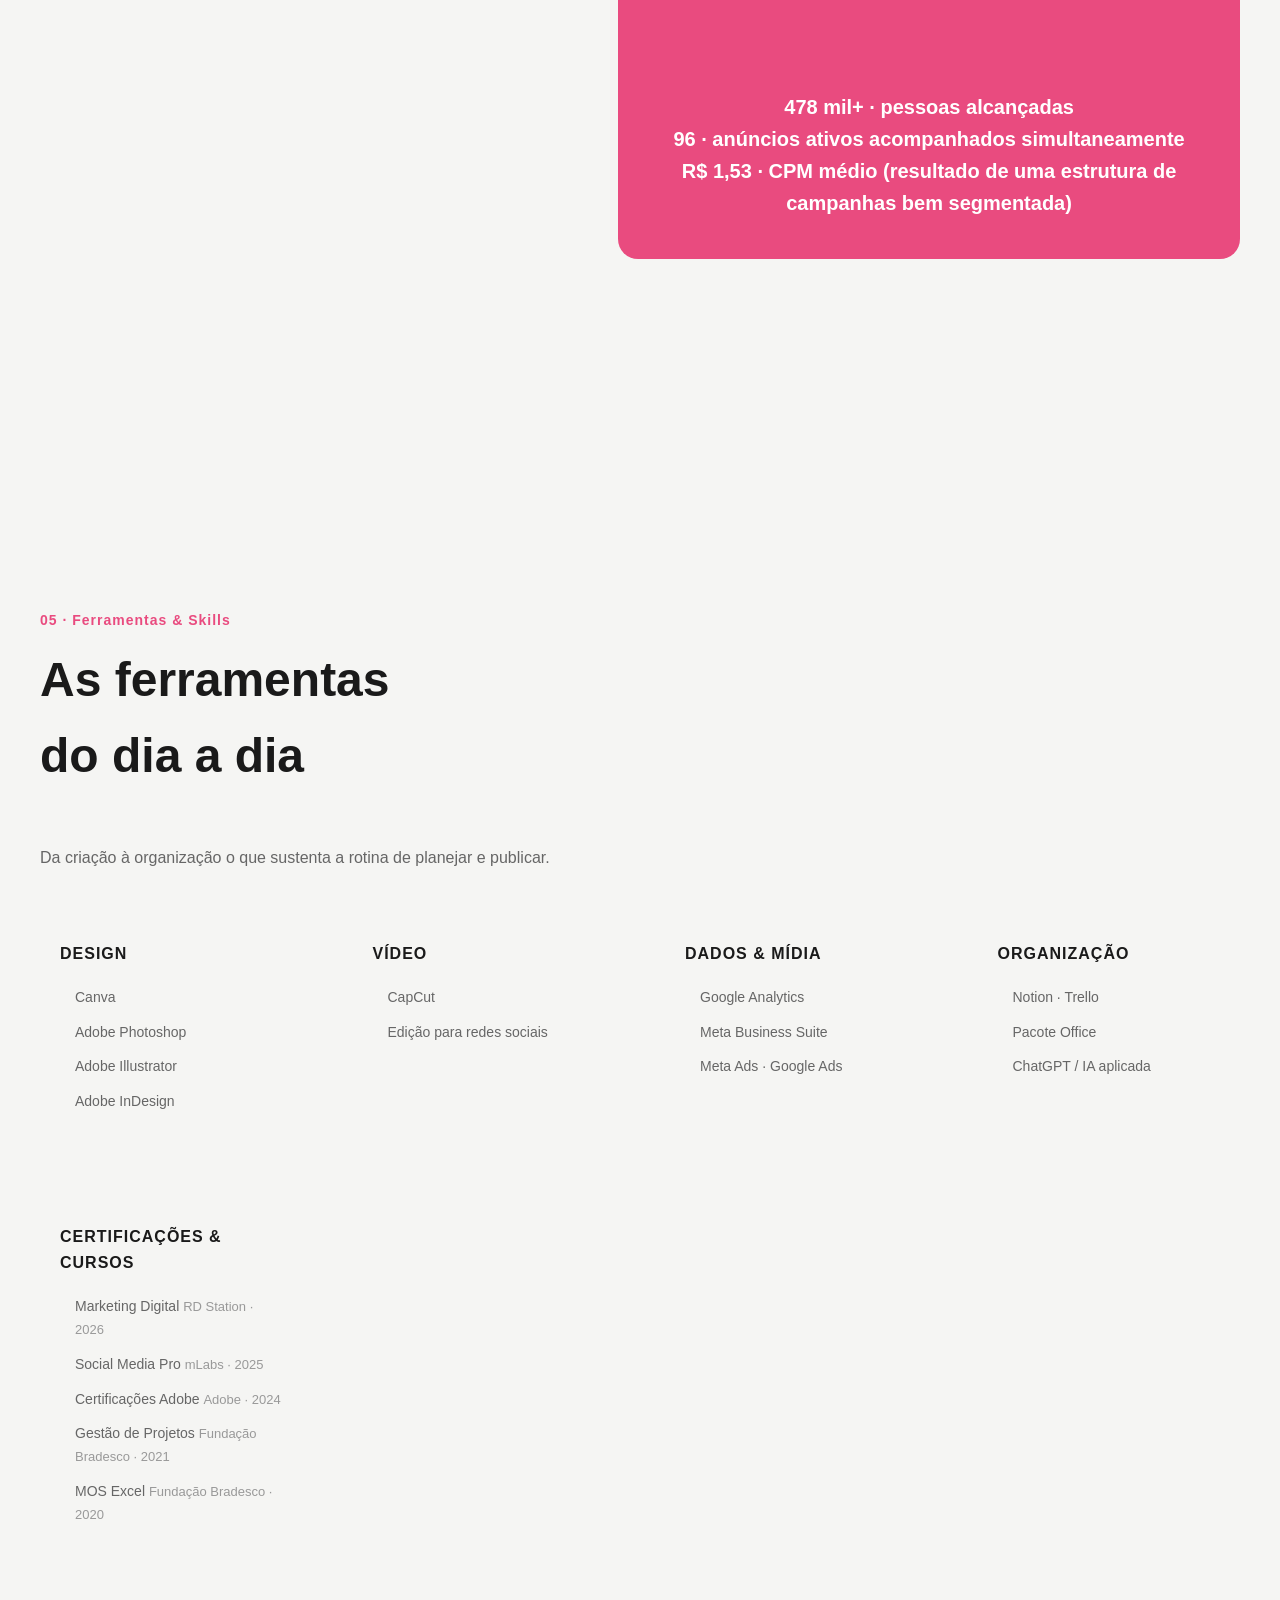
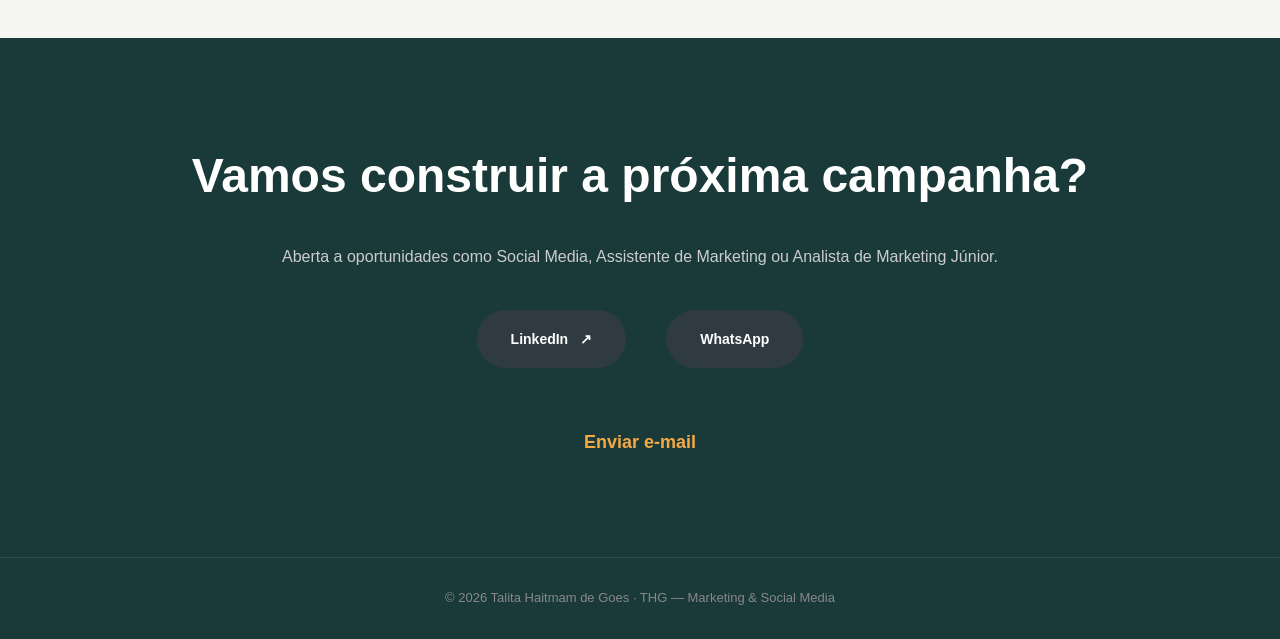
==== commit 4511d91a: "Update index.html" ====
--- a/index.html
+++ b/index.html
@@ -11,7 +11,10 @@
         /* Ajustes finais de enquadramento */
         .hero-image-photo {
             object-fit: contain !important;
-            border-radius: 18px !important;
+            border-radius: 14px !important;
+            border: 3px solid #B8A0D9 !important;
+            box-sizing: border-box !important;
+            clip-path: inset(0 round 14px) !important;
             box-shadow: none !important;
         }
 
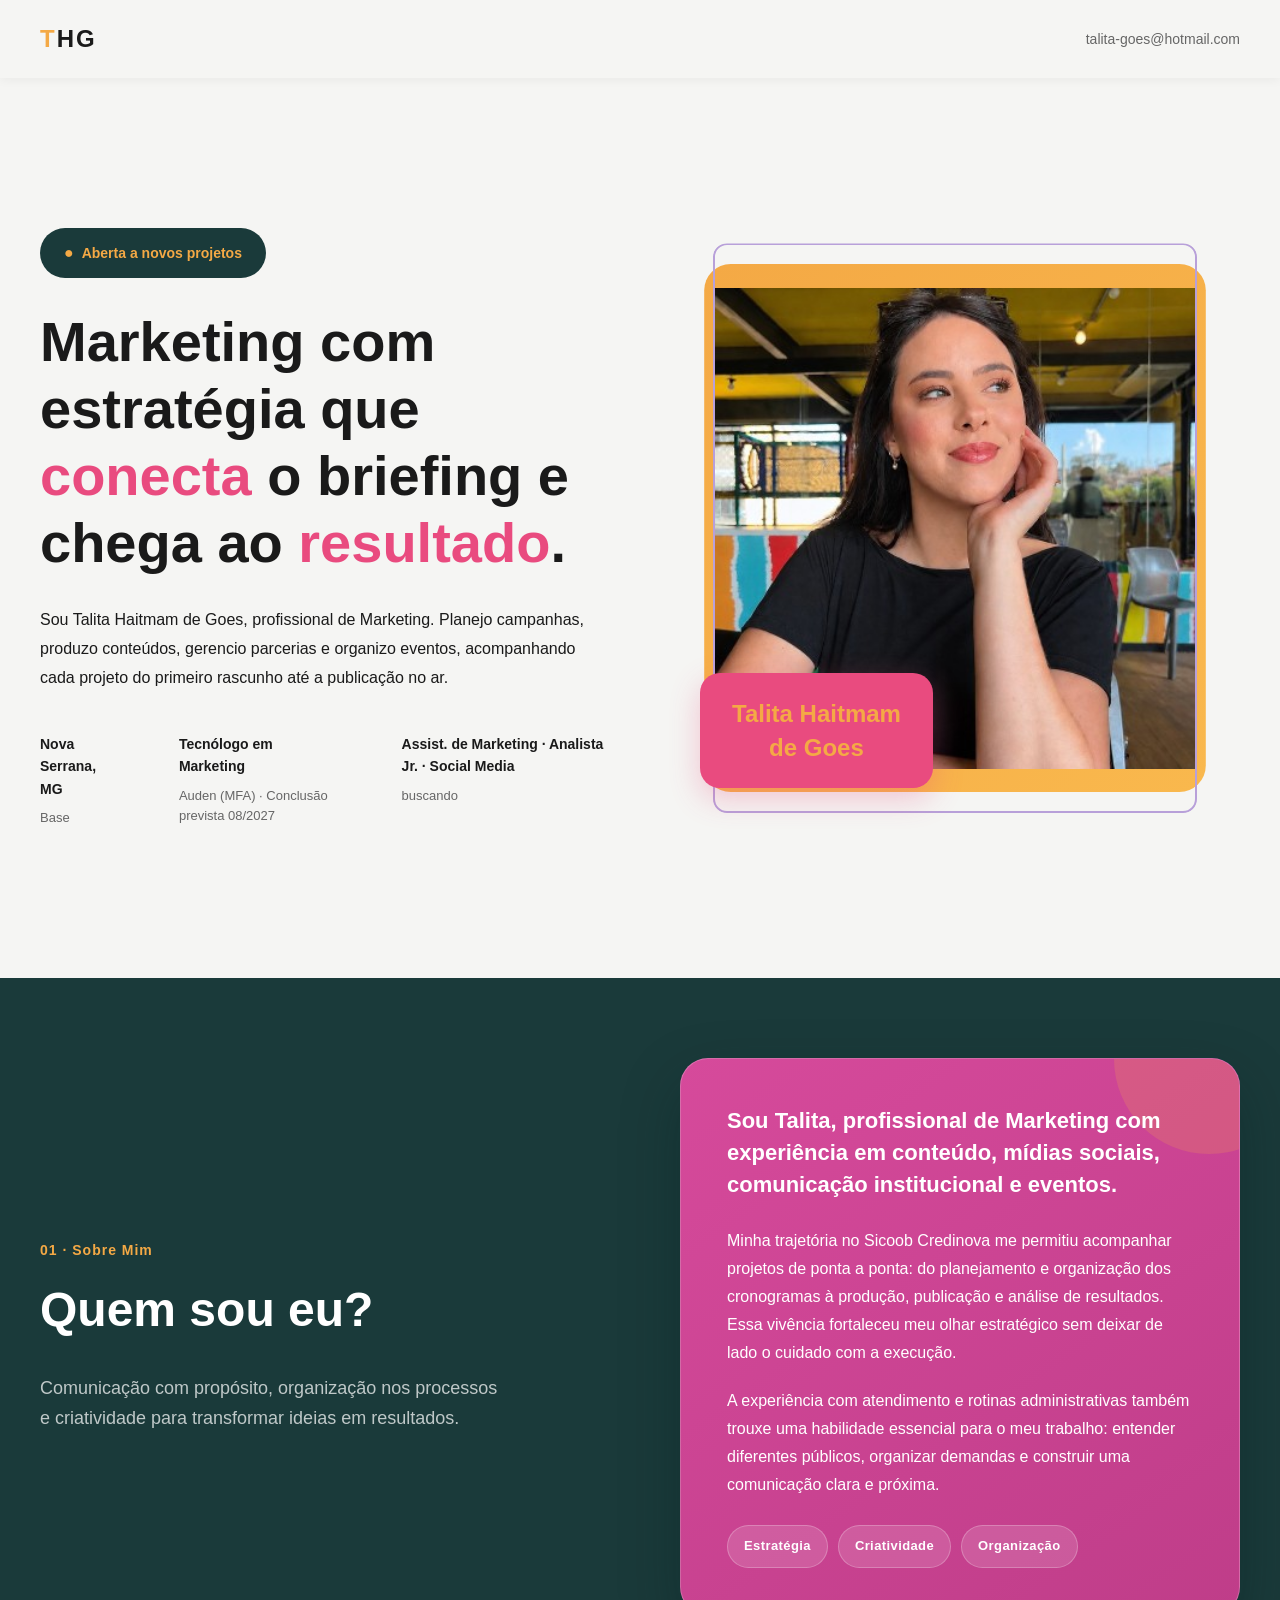
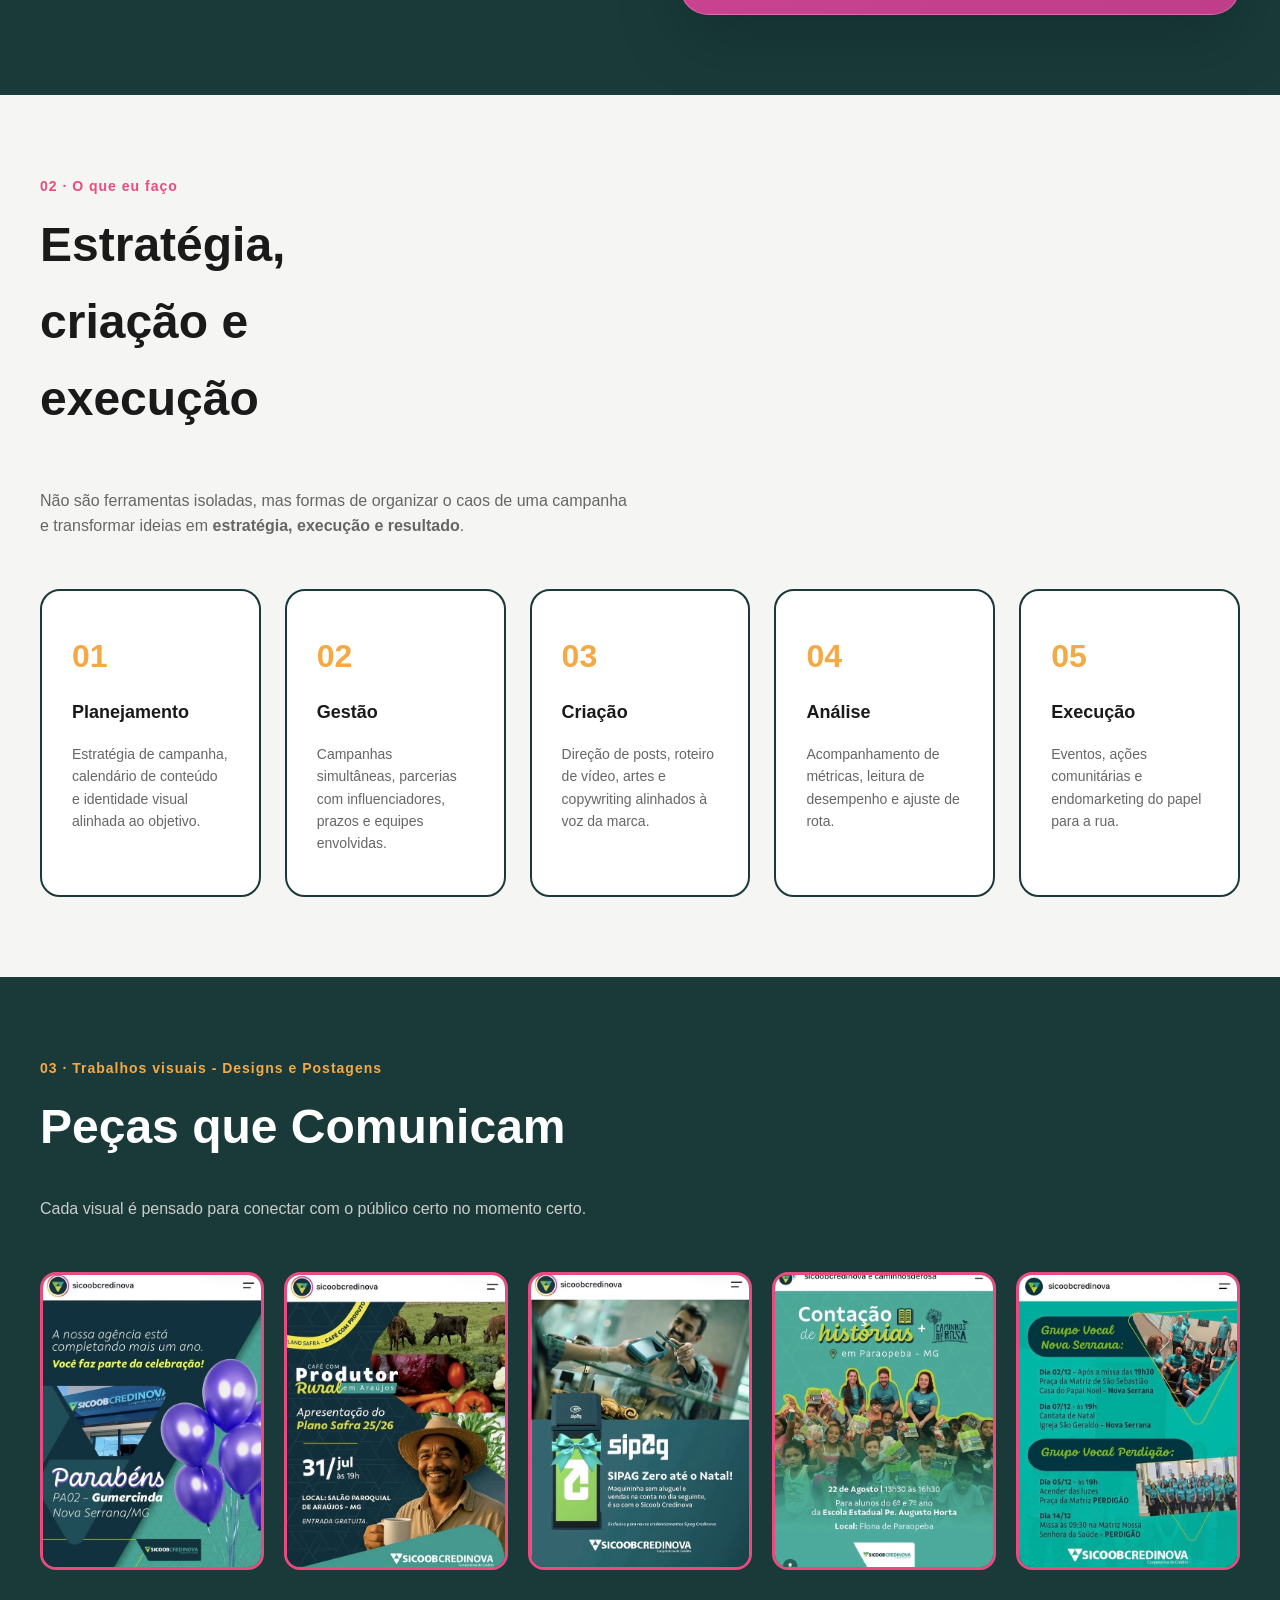
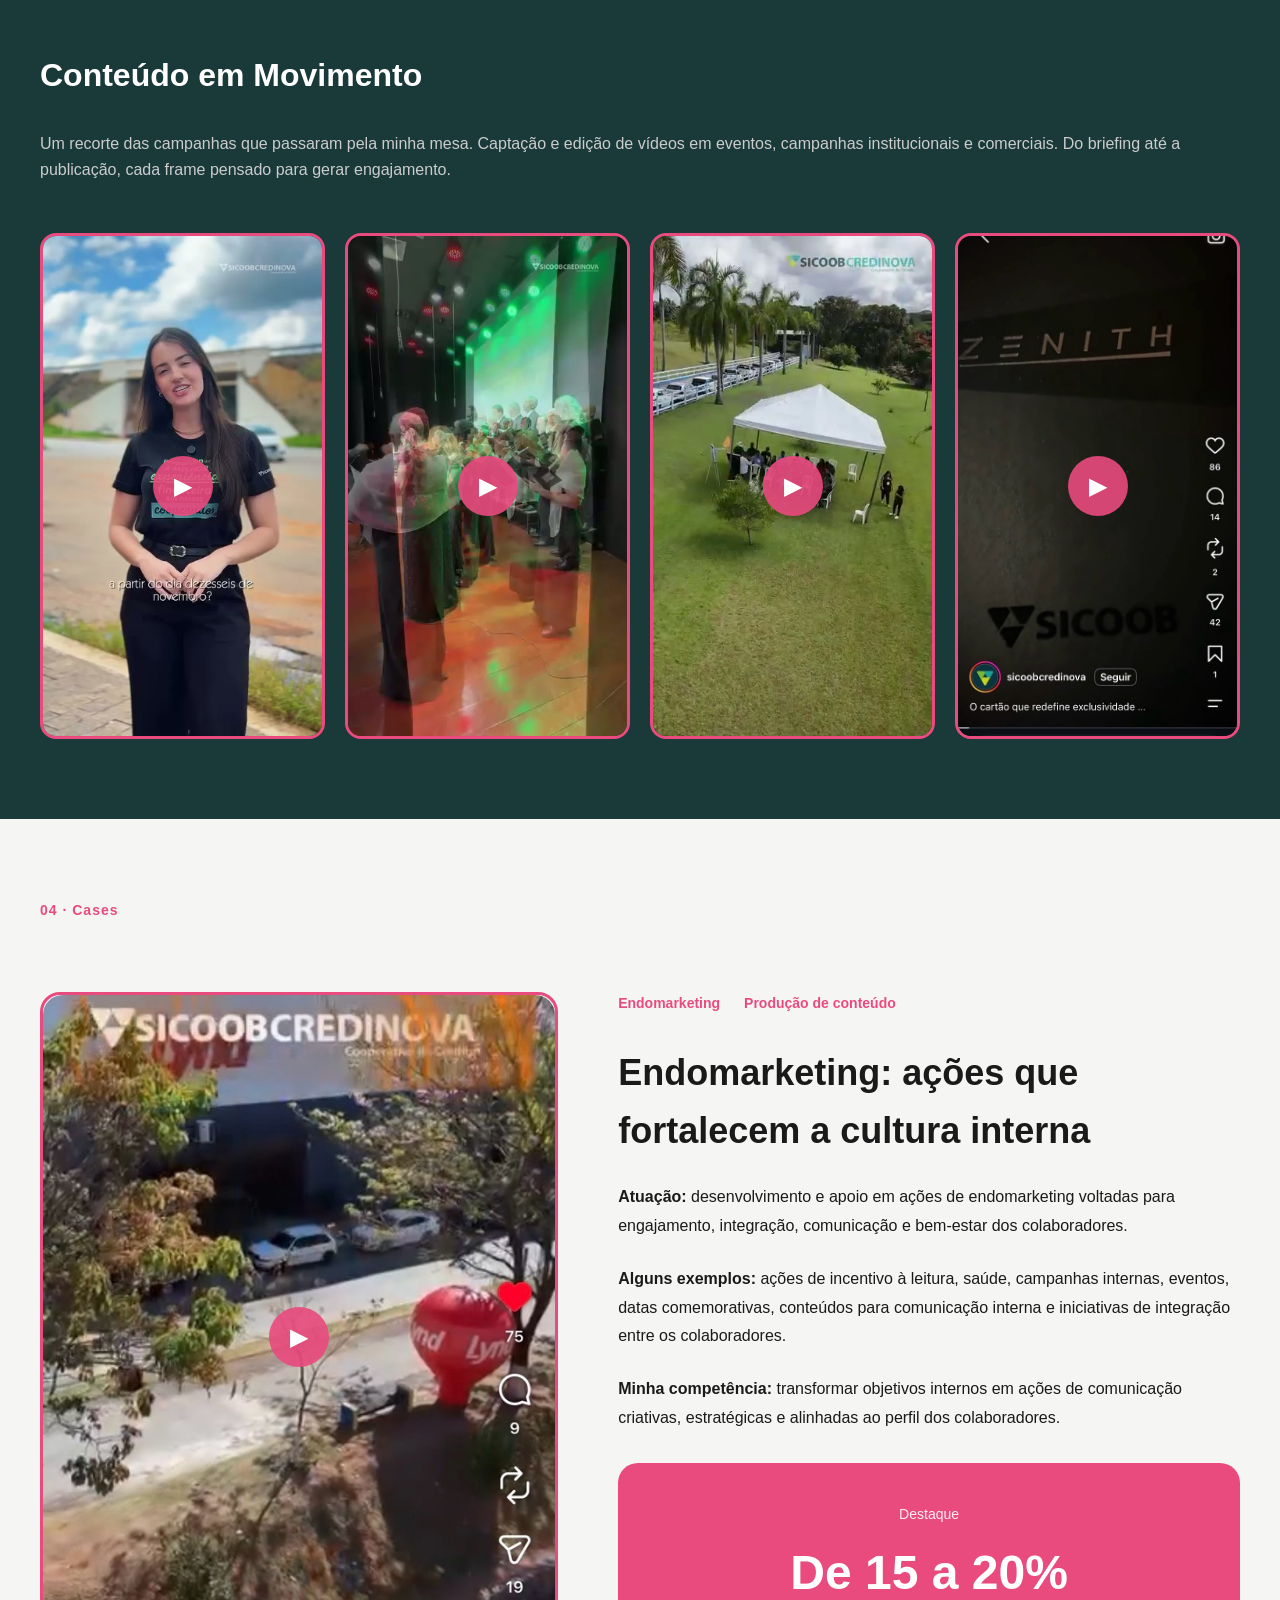
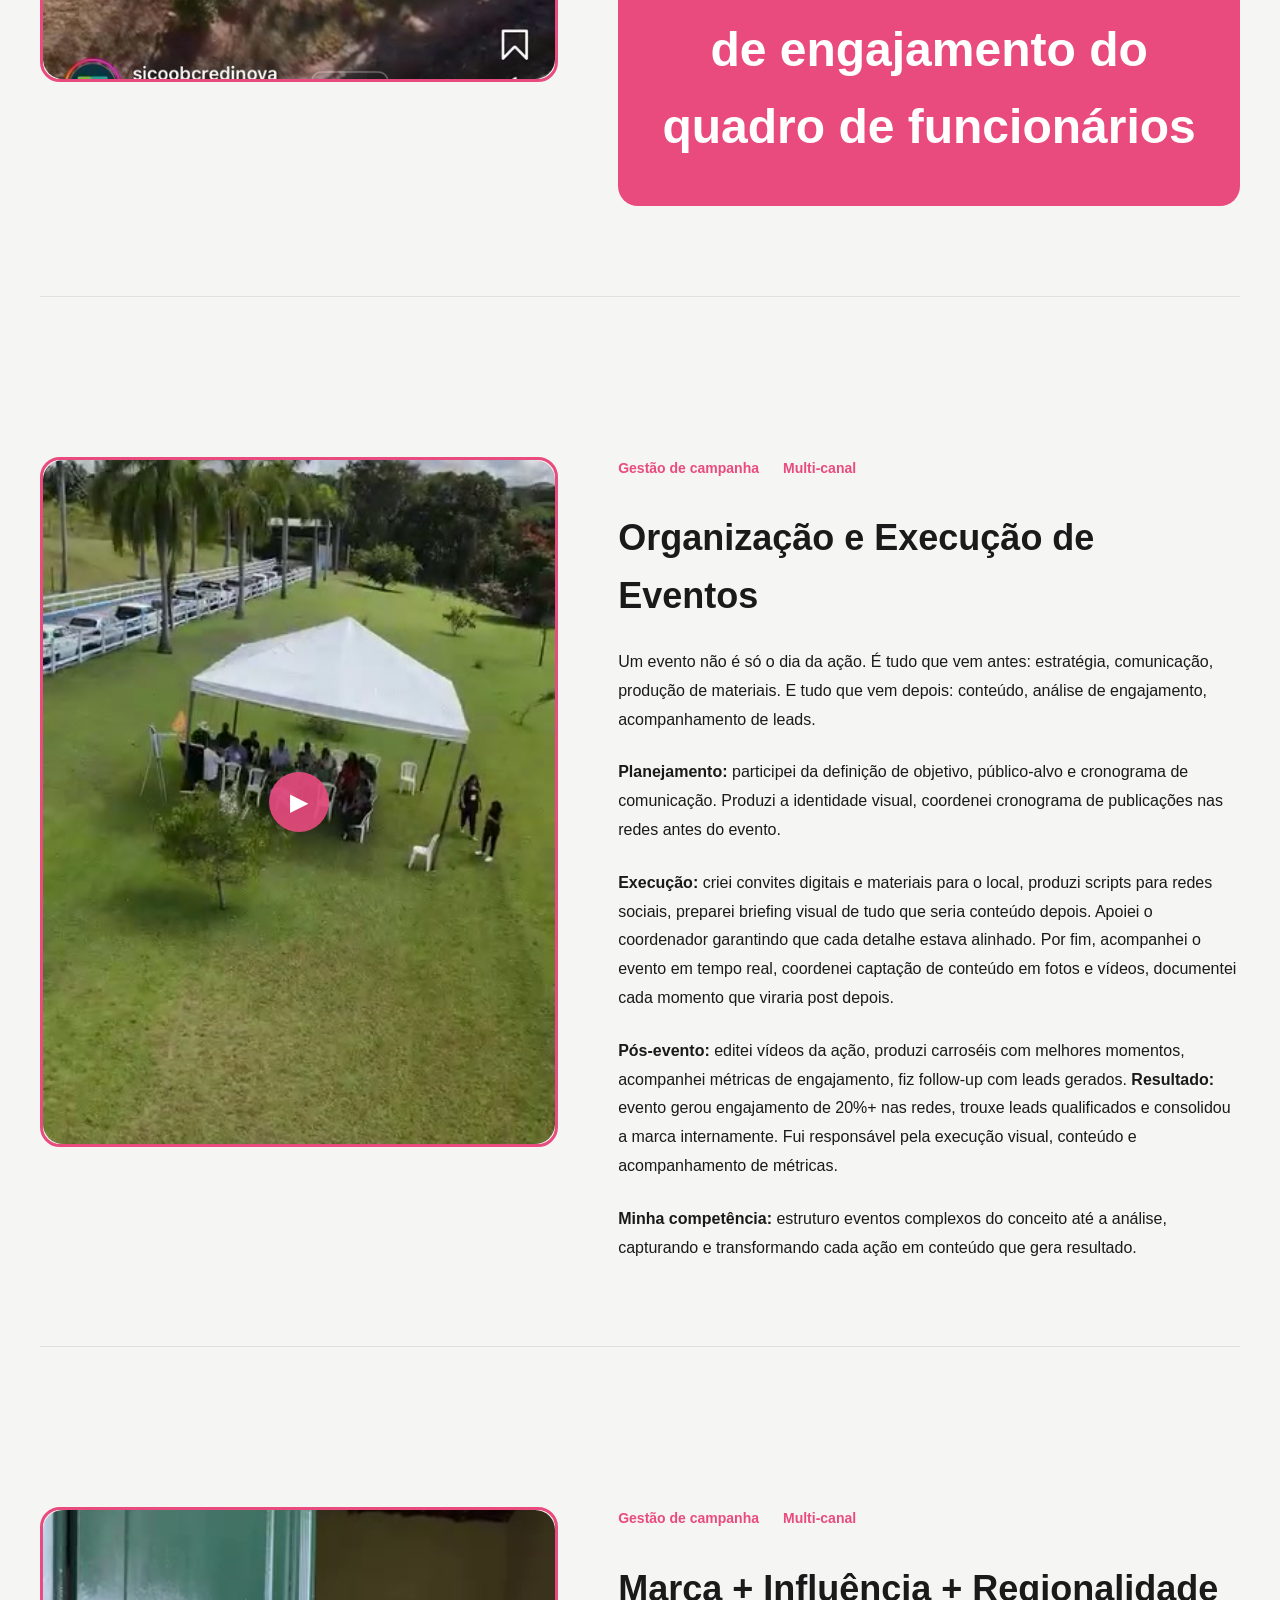
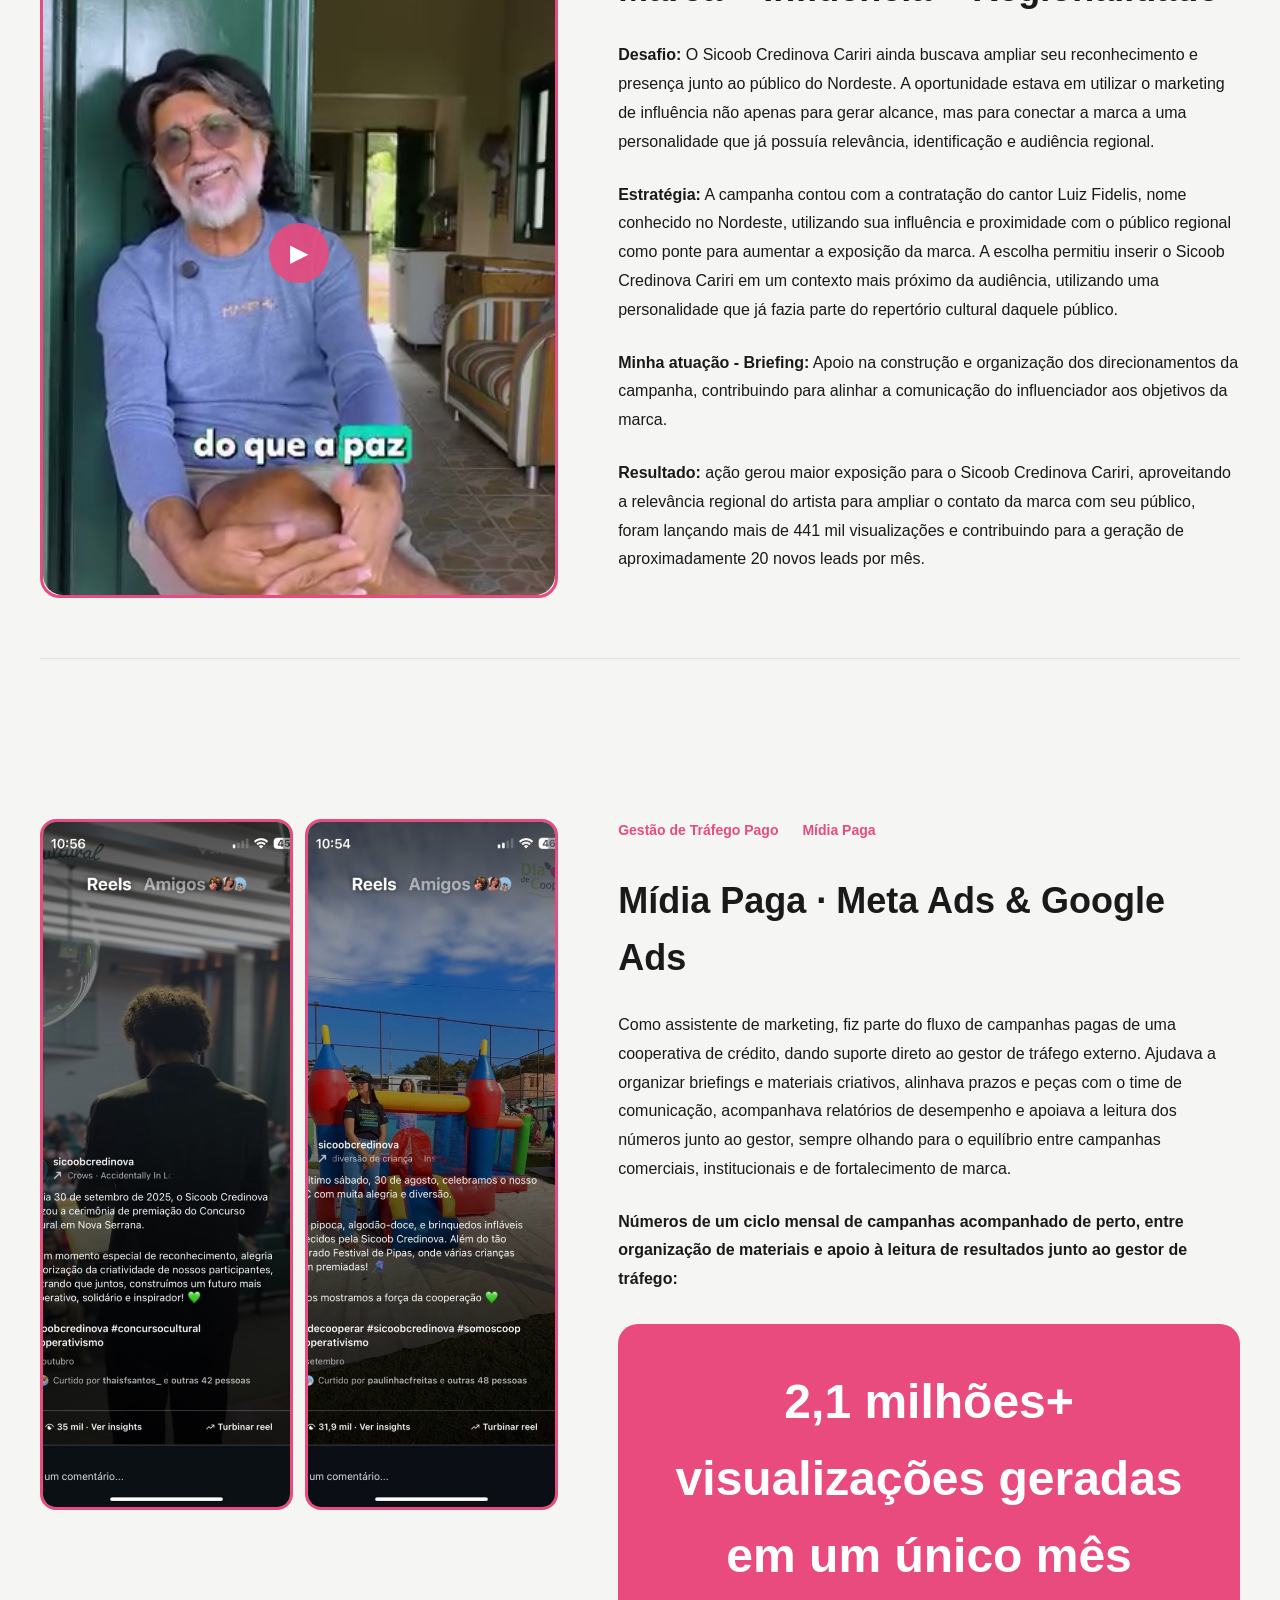
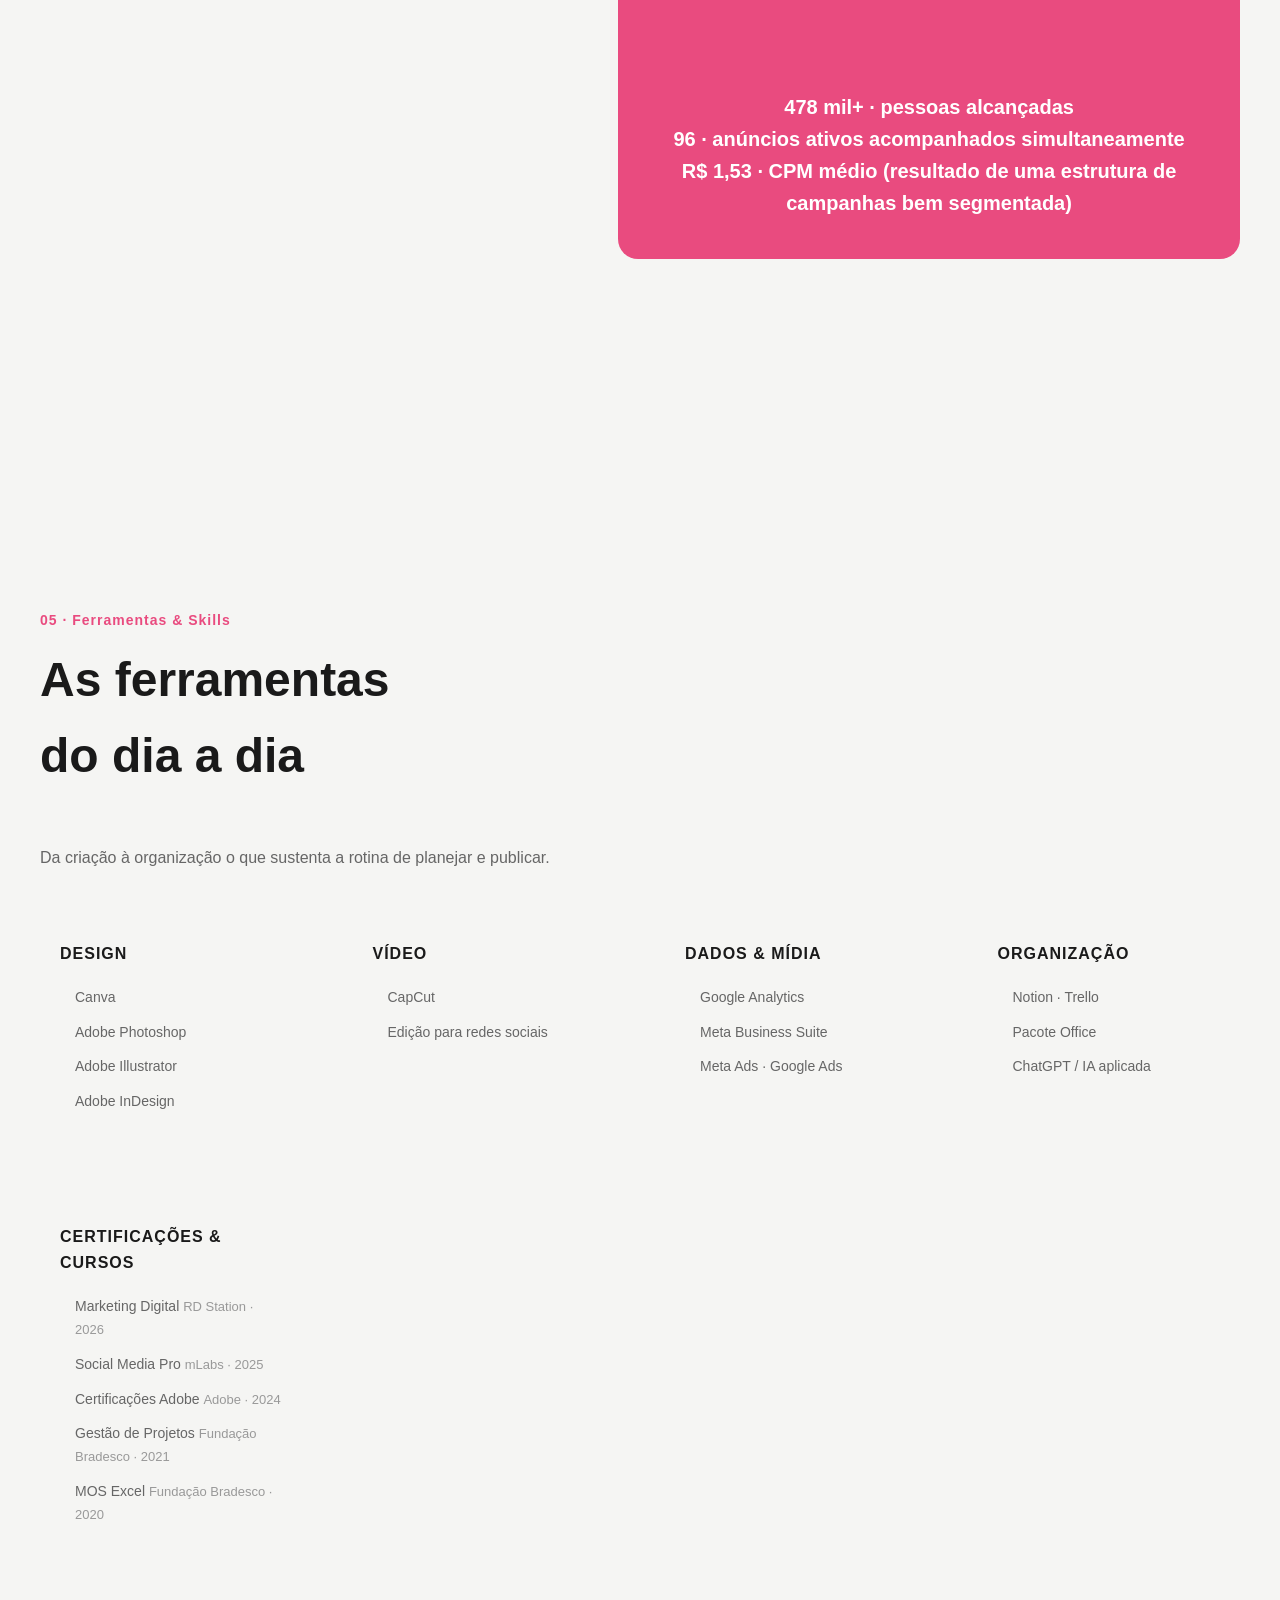
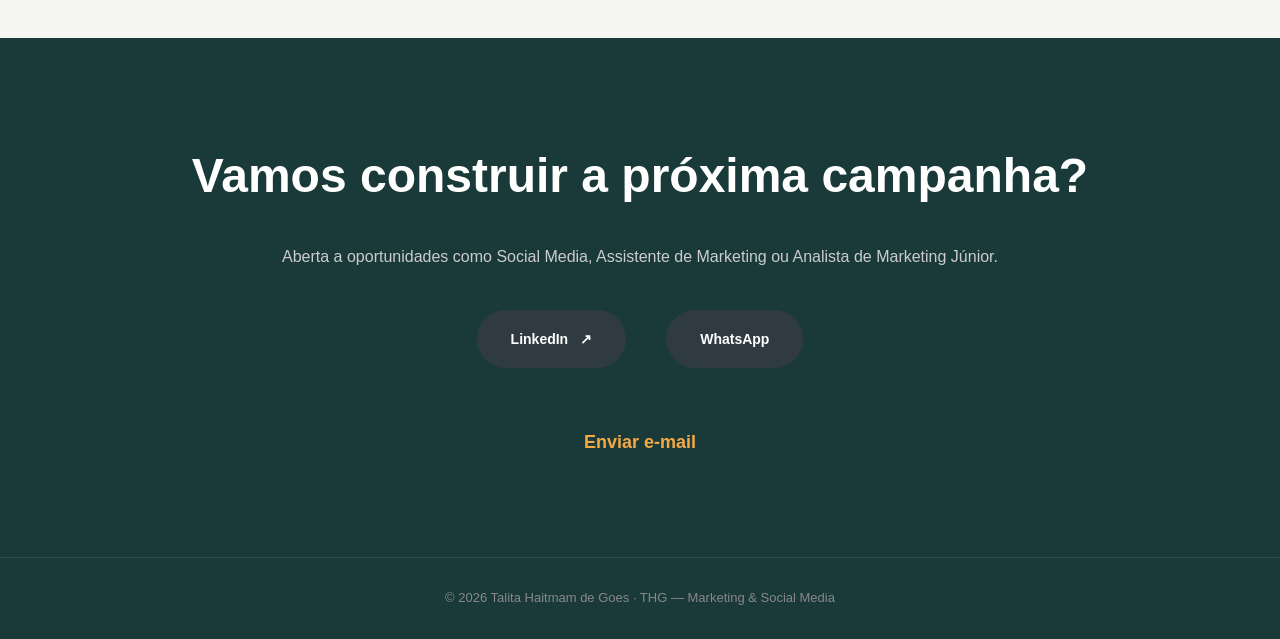
==== commit 27421ae9: "Update index.html" ====
--- a/index.html
+++ b/index.html
@@ -12,10 +12,15 @@
         .hero-image-photo {
             object-fit: contain !important;
             border-radius: 14px !important;
-            border: 3px solid #B8A0D9 !important;
+            border: 2px solid #B8A0D9 !important;
             box-sizing: border-box !important;
             clip-path: inset(0 round 14px) !important;
             box-shadow: none !important;
+        }
+
+        /* Elemento laranja: mais discreto, sem alterar a foto */
+        .hero-image-bg {
+            transform: scale(0.88);
         }
 
         /* Mídia Paga: cada foto com seu próprio contorno rosa */
